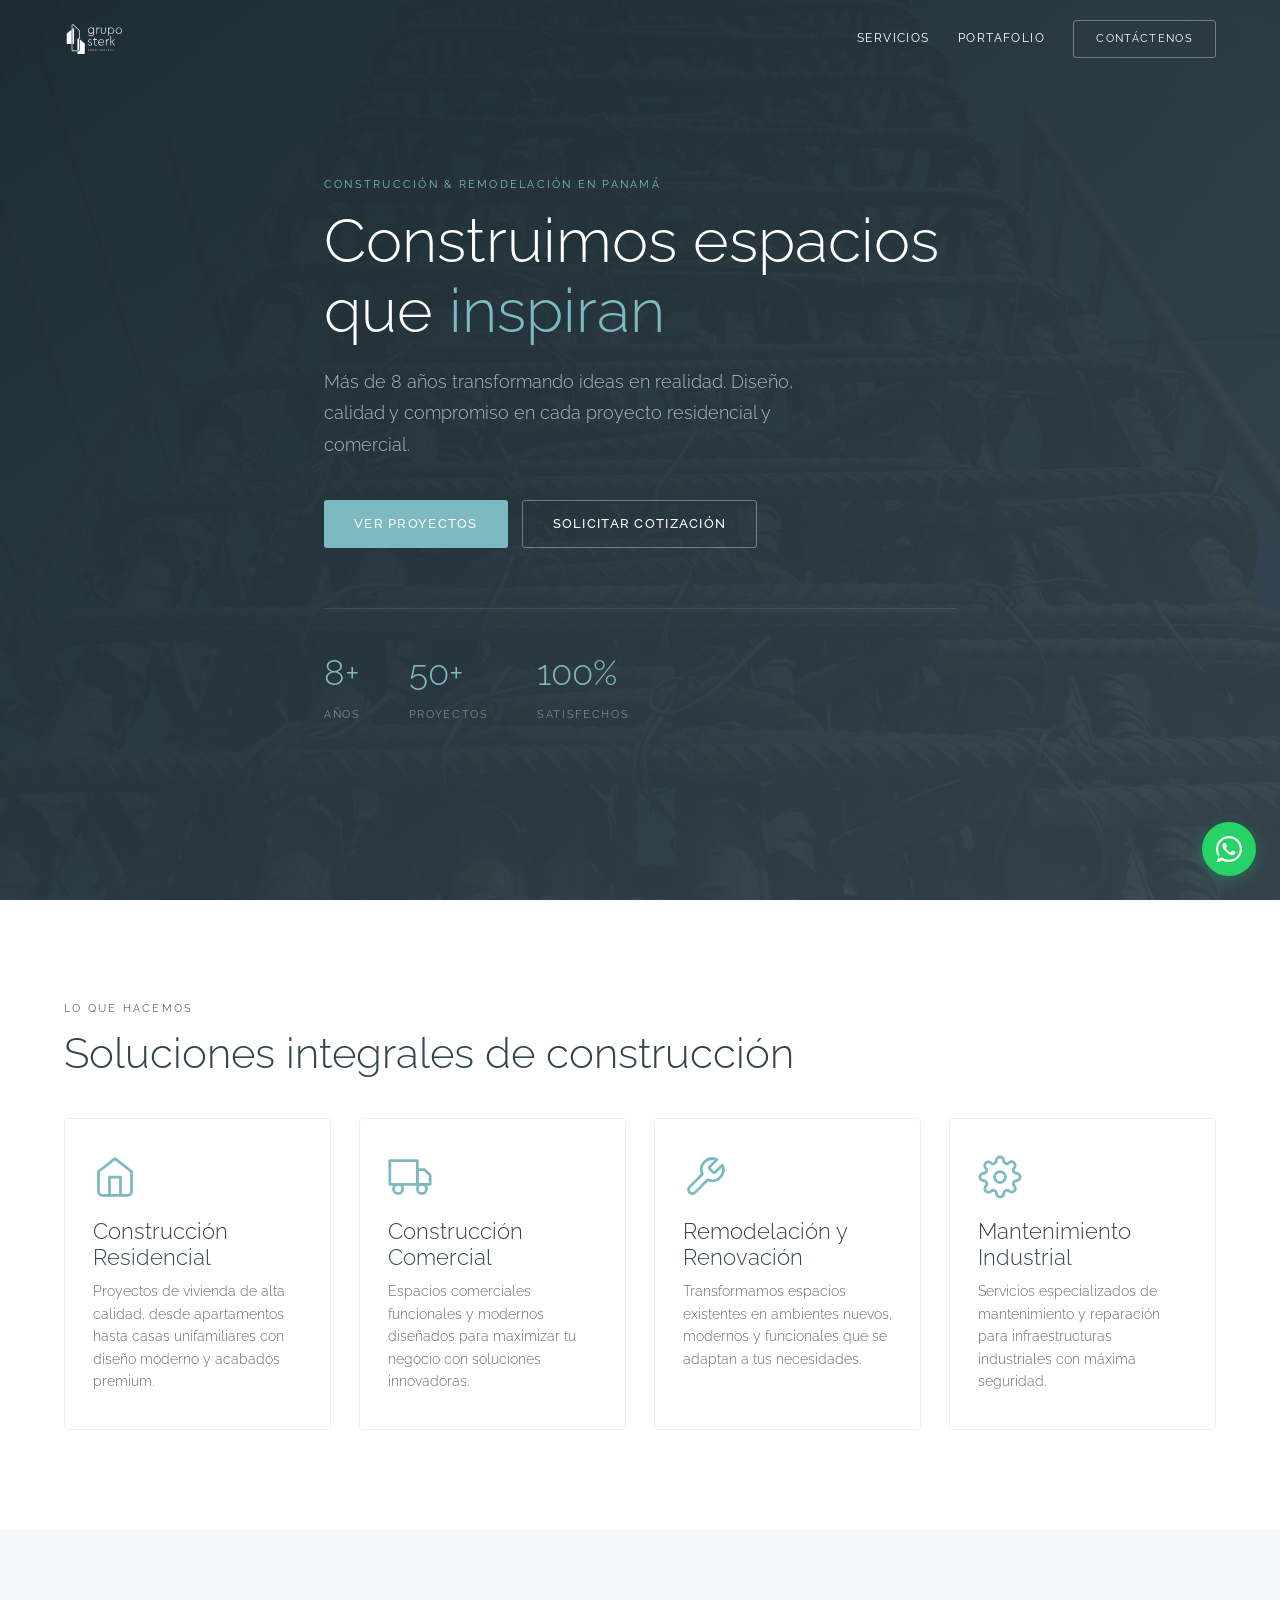
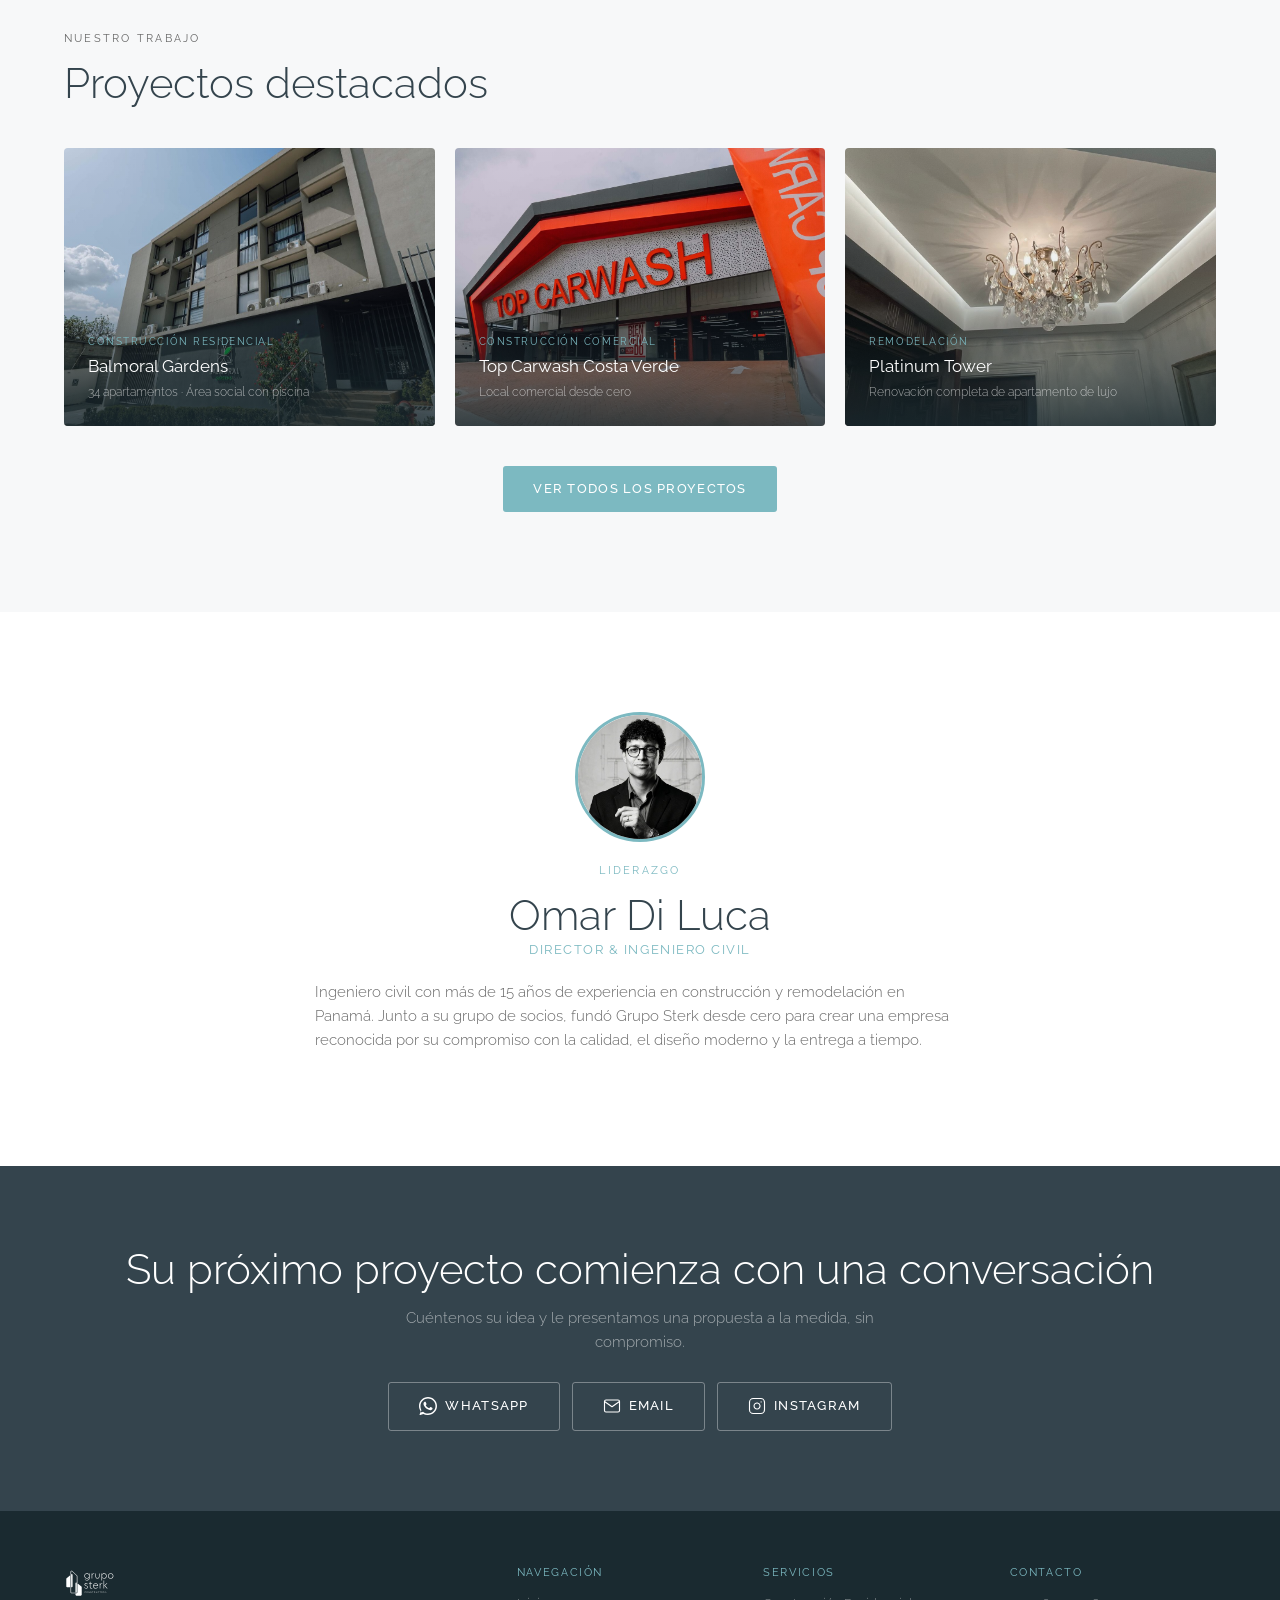
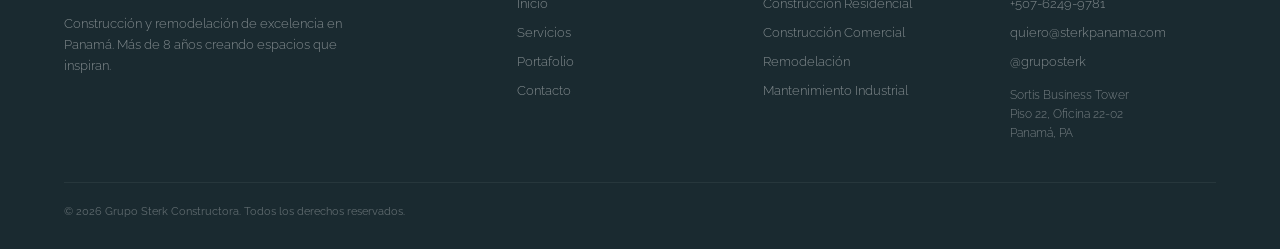
==== index.html @ 281bb974 "si" ====
<!DOCTYPE html>
<html lang="es">
<head>
  <meta charset="UTF-8">
  <meta name="viewport" content="width=device-width, initial-scale=1.0">

  <!-- SEO Meta Tags -->
  <title>Grupo Sterk | Constructora y Remodelación en Panamá</title>
  <meta name="description" content="Construcción residencial, comercial y remodelación en Panamá. 8+ años, 50+ proyectos. Cotización sin compromiso.">
  <link rel="canonical" href="https://www.sterkpanama.com/">

  <!-- Open Graph -->
  <meta property="og:title" content="Grupo Sterk | Constructora y Remodelación en Panamá">
  <meta property="og:description" content="Construcción residencial, comercial y remodelación en Panamá. 8+ años, 50+ proyectos.">
  <meta property="og:image" content="https://www.sterkpanama.com/web-assets/projects/balmoral-loft/gallery-7.jpg">
  <meta property="og:url" content="https://www.sterkpanama.com/">
  <meta property="og:type" content="website">
  <meta property="og:locale" content="es_PA">

  <!-- JSON-LD: LocalBusiness -->
  <script type="application/ld+json">
  {
    "@context": "https://schema.org",
    "@type": "LocalBusiness",
    "name": "Grupo Sterk Constructora",
    "description": "Construcción residencial, comercial y remodelación en Panamá",
    "url": "https://www.sterkpanama.com",
    "telephone": "+507-6249-9781",
    "email": "quiero@sterkpanama.com",
    "address": {
      "@type": "PostalAddress",
      "streetAddress": "Sortis Business Tower, Piso 22, Oficina 22-02",
      "addressLocality": "Panamá",
      "addressCountry": "PA"
    },
    "founder": {
      "@type": "Person",
      "name": "Omar Di Luca",
      "jobTitle": "Director & Ingeniero Civil"
    },
    "foundingDate": "2018",
    "numberOfEmployees": { "@type": "QuantitativeValue", "minValue": 10, "maxValue": 50 },
    "areaServed": { "@type": "City", "name": "Panamá" },
    "priceRange": "$$",
    "image": "https://www.sterkpanama.com/web-assets/Logo_Color.svg",
    "sameAs": ["https://www.instagram.com/gruposterk"]
  }
  </script>

  <!-- JSON-LD: Organization -->
  <script type="application/ld+json">
  {
    "@context": "https://schema.org",
    "@type": "Organization",
    "name": "Grupo Sterk Constructora",
    "url": "https://www.sterkpanama.com",
    "logo": "https://www.sterkpanama.com/web-assets/Logo_Color.svg",
    "description": "Construcción residencial, comercial y remodelación en Panamá",
    "telephone": "+507-6249-9781",
    "email": "quiero@sterkpanama.com",
    "address": {
      "@type": "PostalAddress",
      "streetAddress": "Sortis Business Tower, Piso 22, Oficina 22-02",
      "addressLocality": "Panamá",
      "addressCountry": "PA"
    },
    "sameAs": ["https://www.instagram.com/gruposterk"]
  }
  </script>

  <!-- Fonts -->
  <link rel="preconnect" href="https://fonts.googleapis.com">
  <link rel="preconnect" href="https://fonts.gstatic.com" crossorigin>
  <link href="https://fonts.googleapis.com/css2?family=Raleway:wght@300;400;500;600&display=swap" rel="stylesheet">

  <!-- Styles -->
  <link rel="stylesheet" href="/css/styles.css">

  <!-- Favicon -->
  <link rel="icon" type="image/svg+xml" href="/web-assets/Logo_Color.svg">
</head>
<body>

  <!-- ===== NAV ===== -->
  <nav class="nav" id="navbar">
    <div class="container nav__inner">
      <a href="/">
        <img src="/web-assets/Logo_Blanco.svg" alt="Grupo Sterk Constructora" class="nav__logo" id="nav-logo">
      </a>
      <div class="nav__links" id="nav-links">
        <a href="/#servicios">Servicios</a>
        <a href="/proyectos">Portafolio</a>
        <a href="/contacto" class="btn btn--white nav__cta">Contáctenos</a>
      </div>
      <button class="nav__toggle" id="mobile-toggle" aria-label="Abrir menú">
        <span></span><span></span><span></span>
      </button>
    </div>
  </nav>

  <!-- Mobile Menu -->
  <div class="mobile-menu" id="mobile-menu">
    <button class="mobile-menu__close" id="mobile-close" aria-label="Cerrar menú">
      <span></span><span></span>
    </button>
    <a href="/">Inicio</a>
    <a href="/construccion-residencial">Construcción Residencial</a>
    <a href="/construccion-comercial">Construcción Comercial</a>
    <a href="/remodelacion">Remodelación</a>
    <a href="/mantenimiento-industrial">Mantenimiento Industrial</a>
    <a href="/proyectos">Portafolio</a>
    <a href="/contacto">Contáctenos</a>
  </div>

  <main>
    <!-- ===== HERO ===== -->
    <section class="hero">
      <div class="hero__bg">
        <img src="/web-assets/projects/balmoral-loft/gallery-7.jpg" alt="Proyecto de construcción Grupo Sterk" width="1600" height="1200">
      </div>
      <div class="hero__overlay"></div>
      <div class="container hero__content">
        <span class="label label--accent sr">Construcción & Remodelación en Panamá</span>
        <h1 class="sr sr-d1">Construimos espacios que <span class="accent">inspiran</span></h1>
        <p class="hero__sub sr sr-d2">Más de 8 años transformando ideas en realidad. Diseño, calidad y compromiso en cada proyecto residencial y comercial.</p>

        <div class="hero__btns sr sr-d3">
          <a href="/proyectos" class="btn btn--primary">Ver Proyectos</a>
          <a href="https://wa.me/50762499781?text=Hola%2C%20me%20gustaría%20solicitar%20una%20cotización" class="btn btn--white" target="_blank" rel="noopener noreferrer">Solicitar Cotización</a>
        </div>

        <div class="hero__stats sr sr-d4">
          <div>
            <span class="hero__stat-num">8+</span>
            <span class="hero__stat-label">Años</span>
          </div>
          <div>
            <span class="hero__stat-num">50+</span>
            <span class="hero__stat-label">Proyectos</span>
          </div>
          <div>
            <span class="hero__stat-num">100%</span>
            <span class="hero__stat-label">Satisfechos</span>
          </div>
        </div>
      </div>
    </section>

    <!-- ===== SERVICES ===== -->
    <section class="section" id="servicios">
      <div class="container">
        <span class="label sr">Lo que hacemos</span>
        <h2 class="sr">Soluciones integrales de construcción</h2>

        <div class="services-grid">
          <a href="/construccion-residencial" class="service-card sr sr-d1">
            <div class="service-card__icon">
              <svg viewBox="0 0 24 24" fill="none" stroke="currentColor" stroke-width="1.5" stroke-linecap="round" stroke-linejoin="round"><path d="M3 9l9-7 9 7v11a2 2 0 01-2 2H5a2 2 0 01-2-2z"/><polyline points="9 22 9 12 15 12 15 22"/></svg>
            </div>
            <h3>Construcción Residencial</h3>
            <p>Proyectos de vivienda de alta calidad, desde apartamentos hasta casas unifamiliares con diseño moderno y acabados premium.</p>
          </a>

          <a href="/construccion-comercial" class="service-card sr sr-d2">
            <div class="service-card__icon">
              <svg viewBox="0 0 24 24" fill="none" stroke="currentColor" stroke-width="1.5" stroke-linecap="round" stroke-linejoin="round"><rect x="1" y="3" width="15" height="13"/><polygon points="16 8 20 8 23 11 23 16 16 16 16 8"/><circle cx="5.5" cy="18.5" r="2.5"/><circle cx="18.5" cy="18.5" r="2.5"/></svg>
            </div>
            <h3>Construcción Comercial</h3>
            <p>Espacios comerciales funcionales y modernos diseñados para maximizar tu negocio con soluciones innovadoras.</p>
          </a>

          <a href="/remodelacion" class="service-card sr sr-d3">
            <div class="service-card__icon">
              <svg viewBox="0 0 24 24" fill="none" stroke="currentColor" stroke-width="1.5" stroke-linecap="round" stroke-linejoin="round"><path d="M14.7 6.3a1 1 0 000 1.4l1.6 1.6a1 1 0 001.4 0l3.77-3.77a6 6 0 01-7.94 7.94l-6.91 6.91a2.12 2.12 0 01-3-3l6.91-6.91a6 6 0 017.94-7.94l-3.76 3.76z"/></svg>
            </div>
            <h3>Remodelación y Renovación</h3>
            <p>Transformamos espacios existentes en ambientes nuevos, modernos y funcionales que se adaptan a tus necesidades.</p>
          </a>

          <a href="/mantenimiento-industrial" class="service-card sr sr-d4">
            <div class="service-card__icon">
              <svg viewBox="0 0 24 24" fill="none" stroke="currentColor" stroke-width="1.5" stroke-linecap="round" stroke-linejoin="round"><circle cx="12" cy="12" r="3"/><path d="M19.4 15a1.65 1.65 0 00.33 1.82l.06.06a2 2 0 010 2.83 2 2 0 01-2.83 0l-.06-.06a1.65 1.65 0 00-1.82-.33 1.65 1.65 0 00-1 1.51V21a2 2 0 01-2 2 2 2 0 01-2-2v-.09A1.65 1.65 0 009 19.4a1.65 1.65 0 00-1.82.33l-.06.06a2 2 0 01-2.83 0 2 2 0 010-2.83l.06-.06A1.65 1.65 0 004.68 15a1.65 1.65 0 00-1.51-1H3a2 2 0 01-2-2 2 2 0 012-2h.09A1.65 1.65 0 004.6 9a1.65 1.65 0 00-.33-1.82l-.06-.06a2 2 0 010-2.83 2 2 0 012.83 0l.06.06A1.65 1.65 0 009 4.68a1.65 1.65 0 001-1.51V3a2 2 0 012-2 2 2 0 012 2v.09a1.65 1.65 0 001 1.51 1.65 1.65 0 001.82-.33l.06-.06a2 2 0 012.83 0 2 2 0 010 2.83l-.06.06A1.65 1.65 0 0019.4 9a1.65 1.65 0 001.51 1H21a2 2 0 012 2 2 2 0 01-2 2h-.09a1.65 1.65 0 00-1.51 1z"/></svg>
            </div>
            <h3>Mantenimiento Industrial</h3>
            <p>Servicios especializados de mantenimiento y reparación para infraestructuras industriales con máxima seguridad.</p>
          </a>
        </div>
      </div>
    </section>

    <!-- ===== FEATURED PROJECTS ===== -->
    <section class="section" style="background:var(--off-white)">
      <div class="container">
        <span class="label sr">Nuestro trabajo</span>
        <h2 class="sr">Proyectos destacados</h2>

        <div class="portfolio-grid" style="margin-top:40px">
          <div class="card sr sr-d1">
            <img src="/web-assets/projects/balmoral-gardens/cover.jpg" alt="Balmoral Gardens — Construcción residencial en Panamá" loading="lazy" width="800" height="600">
            <div class="card__overlay">
              <span class="card__cat">Construcción Residencial</span>
              <span class="card__title">Balmoral Gardens</span>
              <span class="card__desc">34 apartamentos · Área social con piscina</span>
            </div>
          </div>

          <div class="card sr sr-d2">
            <img src="/web-assets/projects/top-carwash/cover.jpg" alt="Top Carwash — Construcción comercial en Panamá" loading="lazy" width="800" height="600">
            <div class="card__overlay">
              <span class="card__cat">Construcción Comercial</span>
              <span class="card__title">Top Carwash Costa Verde</span>
              <span class="card__desc">Local comercial desde cero</span>
            </div>
          </div>

          <div class="card sr sr-d3">
            <img src="/web-assets/projects/platinum-tower/cover.jpg" alt="Platinum Tower — Remodelación de apartamento en Panamá" loading="lazy" width="800" height="600">
            <div class="card__overlay">
              <span class="card__cat">Remodelación</span>
              <span class="card__title">Platinum Tower</span>
              <span class="card__desc">Renovación completa de apartamento de lujo</span>
            </div>
          </div>
        </div>

        <div style="text-align:center;margin-top:40px" class="sr">
          <a href="/proyectos" class="btn btn--primary">Ver todos los proyectos</a>
        </div>
      </div>
    </section>

    <!-- ===== ABOUT / LEADERSHIP ===== -->
    <section class="section">
      <div class="container">
        <div class="about-layout sr">
          <div class="about__avatar">
            <img src="/web-assets/omar-diluca.jpg" alt="Omar Di Luca — Director Grupo Sterk" width="260" height="260">
          </div>
          <span class="label label--accent">Liderazgo</span>
          <h2>Omar Di Luca</h2>
          <span class="about__role">Director & Ingeniero Civil</span>
          <p>Ingeniero civil con más de 15 años de experiencia en construcción y remodelación en Panamá. Junto a su grupo de socios, fundó Grupo Sterk desde cero para crear una empresa reconocida por su compromiso con la calidad, el diseño moderno y la entrega a tiempo.</p>
        </div>
      </div>
    </section>

    <!-- ===== CTA ===== -->
    <section class="cta">
      <div class="container sr">
        <h2>Su próximo proyecto comienza con una conversación</h2>
        <p>Cuéntenos su idea y le presentamos una propuesta a la medida, sin compromiso.</p>
        <div class="cta__btns">
          <a href="https://wa.me/50762499781?text=Hola%2C%20me%20gustaría%20hablar%20sobre%20mi%20proyecto" class="btn btn--white" target="_blank" rel="noopener noreferrer">
            <svg width="18" height="18" viewBox="0 0 24 24" fill="currentColor"><path d="M17.472 14.382c-.297-.149-1.758-.867-2.03-.967-.273-.099-.471-.148-.67.15-.197.297-.767.966-.94 1.164-.173.199-.347.223-.644.075-.297-.15-1.255-.463-2.39-1.475-.883-.788-1.48-1.761-1.653-2.059-.173-.297-.018-.458.13-.606.134-.133.298-.347.446-.52.149-.174.198-.298.298-.497.099-.198.05-.371-.025-.52-.075-.149-.669-1.612-.916-2.207-.242-.579-.487-.5-.669-.51-.173-.008-.371-.01-.57-.01-.198 0-.52.074-.792.372-.272.297-1.04 1.016-1.04 2.479 0 1.462 1.065 2.875 1.213 3.074.149.198 2.096 3.2 5.077 4.487.709.306 1.262.489 1.694.625.712.227 1.36.195 1.871.118.571-.085 1.758-.719 2.006-1.413.248-.694.248-1.289.173-1.413-.074-.124-.272-.198-.57-.347z"/><path d="M12 0C5.373 0 0 5.373 0 12c0 2.625.846 5.059 2.284 7.034L.789 23.492a.5.5 0 00.611.611l4.458-1.495A11.952 11.952 0 0012 24c6.627 0 12-5.373 12-12S18.627 0 12 0zm0 22c-2.313 0-4.445-.777-6.153-2.086l-.43-.335-3.29 1.102 1.102-3.29-.335-.43A9.96 9.96 0 012 12C2 6.486 6.486 2 12 2s10 4.486 10 10-4.486 10-10 10z"/></svg>
            WhatsApp
          </a>
          <a href="mailto:quiero@sterkpanama.com" class="btn btn--white">
            <svg width="18" height="18" viewBox="0 0 24 24" fill="none" stroke="currentColor" stroke-width="1.5" stroke-linecap="round" stroke-linejoin="round"><path d="M4 4h16c1.1 0 2 .9 2 2v12c0 1.1-.9 2-2 2H4c-1.1 0-2-.9-2-2V6c0-1.1.9-2 2-2z"/><polyline points="22,6 12,13 2,6"/></svg>
            Email
          </a>
          <a href="https://www.instagram.com/gruposterk" class="btn btn--white" target="_blank" rel="noopener noreferrer">
            <svg width="18" height="18" viewBox="0 0 24 24" fill="none" stroke="currentColor" stroke-width="1.5" stroke-linecap="round" stroke-linejoin="round"><rect x="2" y="2" width="20" height="20" rx="5" ry="5"/><path d="M16 11.37A4 4 0 1112.63 8 4 4 0 0116 11.37z"/><line x1="17.5" y1="6.5" x2="17.51" y2="6.5"/></svg>
            Instagram
          </a>
        </div>
      </div>
    </section>
  </main>

  <!-- ===== FOOTER ===== -->
  <footer class="footer">
    <div class="container">
      <div class="footer__grid">
        <div>
          <img src="/web-assets/Logo_Blanco.svg" alt="Grupo Sterk Constructora" class="footer__logo">
          <p class="footer__desc">Construcción y remodelación de excelencia en Panamá. Más de 8 años creando espacios que inspiran.</p>
        </div>
        <div>
          <h4>Navegación</h4>
          <div class="footer__links">
            <a href="/">Inicio</a>
            <a href="/#servicios">Servicios</a>
            <a href="/proyectos">Portafolio</a>
            <a href="/contacto">Contacto</a>
          </div>
        </div>
        <div>
          <h4>Servicios</h4>
          <div class="footer__links">
            <a href="/construccion-residencial">Construcción Residencial</a>
            <a href="/construccion-comercial">Construcción Comercial</a>
            <a href="/remodelacion">Remodelación</a>
            <a href="/mantenimiento-industrial">Mantenimiento Industrial</a>
          </div>
        </div>
        <div>
          <h4>Contacto</h4>
          <div class="footer__links">
            <a href="tel:+50762499781">+507-6249-9781</a>
            <a href="mailto:quiero@sterkpanama.com">quiero@sterkpanama.com</a>
            <a href="https://www.instagram.com/gruposterk" target="_blank" rel="noopener noreferrer">@gruposterk</a>
          </div>
          <p style="font-size:.78rem;color:rgba(255,255,255,.4);margin-top:14px;font-weight:300;line-height:1.5">Sortis Business Tower<br>Piso 22, Oficina 22-02<br>Panamá, PA</p>
        </div>
      </div>
      <div class="footer__bottom">
        <p>&copy; 2026 Grupo Sterk Constructora. Todos los derechos reservados.</p>
      </div>
    </div>
  </footer>

  <!-- WhatsApp FAB -->
  <a href="https://wa.me/50762499781?text=Hola%2C%20me%20gustaría%20información%20sobre%20sus%20servicios" class="wa-fab" aria-label="Contactar por WhatsApp" target="_blank" rel="noopener noreferrer">
    <svg viewBox="0 0 24 24" fill="currentColor"><path d="M17.472 14.382c-.297-.149-1.758-.867-2.03-.967-.273-.099-.471-.148-.67.15-.197.297-.767.966-.94 1.164-.173.199-.347.223-.644.075-.297-.15-1.255-.463-2.39-1.475-.883-.788-1.48-1.761-1.653-2.059-.173-.297-.018-.458.13-.606.134-.133.298-.347.446-.52.149-.174.198-.298.298-.497.099-.198.05-.371-.025-.52-.075-.149-.669-1.612-.916-2.207-.242-.579-.487-.5-.669-.51-.173-.008-.371-.01-.57-.01-.198 0-.52.074-.792.372-.272.297-1.04 1.016-1.04 2.479 0 1.462 1.065 2.875 1.213 3.074.149.198 2.096 3.2 5.077 4.487.709.306 1.262.489 1.694.625.712.227 1.36.195 1.871.118.571-.085 1.758-.719 2.006-1.413.248-.694.248-1.289.173-1.413-.074-.124-.272-.198-.57-.347z"/><path d="M12 0C5.373 0 0 5.373 0 12c0 2.625.846 5.059 2.284 7.034L.789 23.492a.5.5 0 00.611.611l4.458-1.495A11.952 11.952 0 0012 24c6.627 0 12-5.373 12-12S18.627 0 12 0zm0 22c-2.313 0-4.445-.777-6.153-2.086l-.43-.335-3.29 1.102 1.102-3.29-.335-.43A9.96 9.96 0 012 12C2 6.486 6.486 2 12 2s10 4.486 10 10-4.486 10-10 10z"/></svg>
  </a>

  <!-- JS -->
  <script src="/js/shared.js"></script>
</body>
</html>
---- css/styles.css ----
/* ============================================================
   GRUPO STERK CONSTRUCTORA — Design System
   Brand: #34444D (Petróleo) · #7CB9C1 (Turquesa) · #686868
   Typography: Raleway 300/400/500
   ============================================================ */

*,*::before,*::after{box-sizing:border-box;margin:0;padding:0}

:root{
  --primary:#34444D;
  --accent:#7CB9C1;
  --accent-dark:#5fa3ac;
  --secondary:#686868;
  --white:#FFFFFF;
  --off-white:#F7F8F9;
  --light-gray:#EDEFF1;
  --dark:#1a2a30;
  --font:'Raleway',sans-serif;
  --ease:cubic-bezier(.23,1,.32,1);
  --ease-in:cubic-bezier(.77,0,.175,1);
}

html{scroll-behavior:smooth;-webkit-font-smoothing:antialiased;-moz-osx-font-smoothing:grayscale}
body{font-family:var(--font);color:var(--primary);background:var(--white);overflow-x:hidden;line-height:1.6}
img{max-width:100%;height:auto;display:block}
a{text-decoration:none;color:inherit;transition:color .2s ease,opacity .2s ease}
button{font-family:var(--font);cursor:pointer;border:none;background:none}
ul,ol{list-style:none}

/* ===== LAYOUT ===== */
.container{max-width:1200px;margin:0 auto;padding:0 24px}
.section{padding:100px 0}
@media(max-width:768px){.section{padding:64px 0}}

/* ===== TYPOGRAPHY ===== */
.label{
  display:block;font-size:.7rem;font-weight:400;
  letter-spacing:.2em;text-transform:uppercase;
  color:var(--secondary);margin-bottom:12px;
}
.label--accent{color:var(--accent)}
h1,h2,h3,h4{font-weight:300;line-height:1.15}
h1{font-size:clamp(2.4rem,5vw,3.8rem)}
h2{font-size:clamp(1.8rem,3.5vw,2.6rem)}
h3{font-size:clamp(1.1rem,2vw,1.4rem)}
.accent{color:var(--accent)}
.text-light{color:var(--secondary);font-weight:300;font-size:.95rem;line-height:1.7}

/* ===== SCROLL REVEAL ===== */
.sr{opacity:0;transform:translateY(28px);transition:opacity .65s var(--ease),transform .65s var(--ease)}
.sr.visible{opacity:1;transform:none}
.sr-d1{transition-delay:80ms}
.sr-d2{transition-delay:160ms}
.sr-d3{transition-delay:240ms}
.sr-d4{transition-delay:320ms}

/* ===== BUTTONS ===== */
.btn{
  display:inline-flex;align-items:center;gap:8px;
  padding:13px 30px;border-radius:3px;
  font-size:.8rem;font-weight:500;letter-spacing:.1em;text-transform:uppercase;
  transition:all .2s var(--ease);
}
.btn:active{transform:scale(.97)}
.btn--primary{background:var(--accent);color:var(--white)}
.btn--primary:hover{background:var(--accent-dark);box-shadow:0 8px 28px rgba(124,185,193,.35)}
.btn--outline{border:1.5px solid var(--primary);color:var(--primary)}
.btn--outline:hover{background:var(--primary);color:var(--white)}
.btn--white{border:1.5px solid rgba(255,255,255,.35);color:var(--white)}
.btn--white:hover{background:rgba(255,255,255,.12);border-color:var(--white)}
.btn--ghost{color:var(--accent);padding:13px 0}
.btn--ghost:hover{opacity:.7}
.btn--ghost svg{transition:transform .2s ease}
.btn--ghost:hover svg{transform:translateX(4px)}

/* ===== NAV ===== */
.nav{
  position:fixed;top:0;left:0;right:0;z-index:100;
  padding:20px 0;transition:all .3s ease;
}
.nav--solid,
.nav.scrolled{
  background:rgba(255,255,255,.97);backdrop-filter:blur(12px);
  padding:12px 0;box-shadow:0 1px 0 rgba(0,0,0,.06);
}
.nav__inner{display:flex;align-items:center;justify-content:space-between}
.nav__logo{height:38px;width:auto;transition:opacity .2s ease}
.nav__logo:hover{opacity:.8}
.nav__links{display:flex;gap:28px;align-items:center}
.nav__links a{
  font-size:.75rem;font-weight:400;letter-spacing:.12em;text-transform:uppercase;
  color:var(--white);transition:color .2s ease,opacity .2s ease;
}
.nav__links a:hover{opacity:.7}
.nav__links a.is-active{color:var(--accent)!important}
.nav--solid .nav__links a,
.nav.scrolled .nav__links a{color:var(--primary)}
.nav__cta{padding:9px 22px!important;font-size:.7rem!important;border-radius:3px}
.nav__toggle{
  display:none;width:28px;height:28px;
  flex-direction:column;justify-content:center;gap:5px;padding:2px;
}
.nav__toggle span{display:block;height:1.5px;background:var(--white);border-radius:1px;transition:all .2s ease}
.nav--solid .nav__toggle span,
.nav.scrolled .nav__toggle span{background:var(--primary)}
@media(max-width:900px){
  .nav__links{display:none}
  .nav__toggle{display:flex}
}

/* Mobile overlay */
.mobile-menu{
  position:fixed;inset:0;z-index:99;background:var(--primary);
  display:flex;flex-direction:column;justify-content:center;align-items:center;gap:24px;
  opacity:0;pointer-events:none;transition:opacity .3s ease;
}
.mobile-menu.open{opacity:1;pointer-events:auto}
.mobile-menu a{
  font-size:1.1rem;font-weight:300;letter-spacing:.15em;
  text-transform:uppercase;color:var(--white);
}
.mobile-menu a:hover{color:var(--accent)}
.mobile-menu__close{
  position:absolute;top:24px;right:24px;
  width:32px;height:32px;display:flex;align-items:center;justify-content:center;
}
.mobile-menu__close span{
  display:block;width:20px;height:1.5px;background:var(--white);position:absolute;
}
.mobile-menu__close span:first-child{transform:rotate(45deg)}
.mobile-menu__close span:last-child{transform:rotate(-45deg)}

/* ===== HERO (home) ===== */
.hero{
  position:relative;min-height:100vh;display:flex;align-items:center;
  background:var(--primary);overflow:hidden;
}
.hero__bg{position:absolute;inset:0;opacity:.18}
.hero__bg img{width:100%;height:100%;object-fit:cover}
.hero__overlay{position:absolute;inset:0;background:linear-gradient(145deg,rgba(26,42,48,.94),rgba(52,68,77,.72))}
.hero__content{position:relative;z-index:2;max-width:680px}
.hero h1{color:var(--white);margin-bottom:20px}
.hero__sub{color:rgba(255,255,255,.65);font-size:clamp(1rem,1.6vw,1.15rem);font-weight:300;margin-bottom:40px;max-width:520px;line-height:1.7}
.hero__btns{display:flex;gap:14px;flex-wrap:wrap}
.hero__stats{display:flex;gap:48px;margin-top:60px;padding-top:36px;border-top:1px solid rgba(255,255,255,.1)}
.hero__stat-num{font-size:2.2rem;font-weight:300;color:var(--accent);display:block}
.hero__stat-label{font-size:.7rem;letter-spacing:.15em;text-transform:uppercase;color:rgba(255,255,255,.4);margin-top:4px;display:block}
@media(max-width:600px){.hero__stats{gap:24px}.hero__stat-num{font-size:1.6rem}}

/* ===== PAGE HERO (inner) ===== */
.page-hero{
  position:relative;padding:160px 0 72px;
  background:var(--primary);overflow:hidden;
}
.page-hero__bg{position:absolute;inset:0;opacity:.15}
.page-hero__bg img{width:100%;height:100%;object-fit:cover}
.page-hero__overlay{position:absolute;inset:0;background:linear-gradient(145deg,rgba(26,42,48,.94),rgba(52,68,77,.78))}
.page-hero__content{position:relative;z-index:2;max-width:620px}
.page-hero h1{color:var(--white);margin-bottom:14px}
.page-hero__sub{color:rgba(255,255,255,.6);font-size:1rem;font-weight:300;max-width:500px;line-height:1.7}

/* ===== BREADCRUMB ===== */
.breadcrumb{padding-top:8px}
.breadcrumb ol{display:flex;gap:8px;align-items:center;font-size:.75rem}
.breadcrumb a{color:rgba(255,255,255,.5)}
.breadcrumb a:hover{color:var(--accent)}
.breadcrumb__sep{color:rgba(255,255,255,.25)}
.breadcrumb__current{color:rgba(255,255,255,.8)}

/* ===== SERVICES GRID ===== */
.services-grid{display:grid;grid-template-columns:repeat(auto-fit,minmax(260px,1fr));gap:28px;margin-top:40px}
.service-card{
  padding:36px 28px;border:1px solid var(--light-gray);border-radius:4px;
  transition:transform .25s var(--ease),box-shadow .25s ease,border-color .25s ease;
  display:block;
}
.service-card:hover{transform:translateY(-4px);box-shadow:0 16px 48px rgba(52,68,77,.08);border-color:var(--accent)}
.service-card__icon{width:44px;height:44px;margin-bottom:20px;color:var(--accent)}
.service-card h3{margin-bottom:10px}
.service-card p{color:var(--secondary);font-size:.88rem;font-weight:300;line-height:1.6}

/* ===== SERVICE PAGE LAYOUT ===== */
.service-layout{display:grid;grid-template-columns:1fr 320px;gap:56px}
@media(max-width:900px){.service-layout{grid-template-columns:1fr;gap:32px}}
.service-content h2{margin:40px 0 14px}
.service-content h2:first-child{margin-top:0}
.service-content p{color:var(--secondary);font-size:.93rem;font-weight:300;line-height:1.8;margin-bottom:14px}
.service-content ul{margin:0 0 16px 20px;list-style:disc}
.service-content li{color:var(--secondary);font-size:.93rem;font-weight:300;line-height:1.8;margin-bottom:6px}
.sidebar{position:sticky;top:110px}
.sidebar__card{background:var(--off-white);border-radius:4px;padding:28px;margin-bottom:20px}
.sidebar__card h4{font-size:.7rem;font-weight:400;letter-spacing:.15em;text-transform:uppercase;color:var(--accent);margin-bottom:14px}
.sidebar__card a{display:block;color:var(--secondary);font-size:.88rem;font-weight:300;padding:6px 0;transition:color .2s ease}
.sidebar__card a:hover{color:var(--accent)}

/* ===== PORTFOLIO ===== */
.tabs{display:flex;gap:8px;flex-wrap:wrap;margin-bottom:36px}
.tab{
  padding:9px 22px;border-radius:3px;font-size:.75rem;letter-spacing:.1em;text-transform:uppercase;
  border:1px solid var(--light-gray);color:var(--secondary);transition:all .2s ease;
}
.tab.active,.tab:hover{background:var(--primary);color:var(--white);border-color:var(--primary)}
.portfolio-grid{display:grid;grid-template-columns:repeat(auto-fill,minmax(340px,1fr));gap:20px}
@media(max-width:768px){.portfolio-grid{grid-template-columns:1fr}}

/* Project cards */
.card{
  position:relative;border-radius:4px;overflow:hidden;cursor:pointer;
  aspect-ratio:4/3;background:var(--light-gray);
  transition:transform .3s var(--ease),box-shadow .3s ease;
}
.card:hover{transform:translateY(-3px);box-shadow:0 16px 40px rgba(52,68,77,.14)}
.card img{width:100%;height:100%;object-fit:cover;transition:transform .6s var(--ease)}
.card:hover img{transform:scale(1.03)}
.card__overlay{
  position:absolute;inset:0;
  background:linear-gradient(0deg,rgba(26,42,48,.82) 0%,rgba(26,42,48,.08) 50%,transparent 100%);
  display:flex;flex-direction:column;justify-content:flex-end;padding:24px;
  transition:background .3s ease;
}
.card:hover .card__overlay{background:linear-gradient(0deg,rgba(26,42,48,.9) 0%,rgba(26,42,48,.25) 60%,rgba(26,42,48,.08) 100%)}
.card__cat{font-size:.65rem;letter-spacing:.15em;text-transform:uppercase;color:var(--accent)}
.card__title{color:var(--white);font-size:1.05rem;font-weight:400;margin-top:4px}
.card__desc{font-size:.72rem;color:rgba(255,255,255,.6);font-weight:300;margin-top:3px}
.card__cta{
  opacity:0;transform:translateY(6px);margin-top:10px;
  font-size:.7rem;letter-spacing:.1em;text-transform:uppercase;
  color:var(--white);display:inline-flex;align-items:center;gap:5px;
  transition:opacity .3s ease,transform .3s var(--ease);
}
.card:hover .card__cta{opacity:1;transform:none}

/* ===== LIGHTBOX ===== */
.lightbox{
  position:fixed;inset:0;z-index:200;
  background:rgba(26,42,48,.96);backdrop-filter:blur(8px);
  display:flex;align-items:center;justify-content:center;
  opacity:0;pointer-events:none;transition:opacity .3s ease;
}
.lightbox.open{opacity:1;pointer-events:auto}
.lightbox__inner{width:90%;max-width:1000px;max-height:90vh;display:flex;flex-direction:column;align-items:center}
.lightbox__main{width:100%;aspect-ratio:16/10;background:var(--dark);border-radius:4px;overflow:hidden;position:relative}
.lightbox__main img{width:100%;height:100%;object-fit:contain}
.lightbox__info{width:100%;padding:16px 0;display:flex;justify-content:space-between;align-items:center}
.lightbox__title{color:var(--white);font-size:1.1rem;font-weight:300}
.lightbox__counter{color:rgba(255,255,255,.4);font-size:.75rem;letter-spacing:.1em}
.lightbox__thumbs{display:flex;gap:6px;margin-top:6px;overflow-x:auto;padding-bottom:8px}
.lightbox__thumb{
  width:64px;height:46px;border-radius:3px;overflow:hidden;cursor:pointer;
  border:2px solid transparent;opacity:.4;flex-shrink:0;transition:all .2s ease;
}
.lightbox__thumb.active{opacity:1;border-color:var(--accent)}
.lightbox__thumb:hover{opacity:.7}
.lightbox__thumb img{width:100%;height:100%;object-fit:cover}
.lightbox__close{
  position:absolute;top:16px;right:16px;z-index:201;
  width:40px;height:40px;display:flex;align-items:center;justify-content:center;
  border-radius:50%;background:rgba(255,255,255,.08);transition:background .2s ease;
}
.lightbox__close:hover{background:rgba(255,255,255,.18)}
.lightbox__close svg{width:18px;height:18px;color:var(--white)}
.lightbox__nav{
  position:absolute;top:50%;transform:translateY(-50%);z-index:201;
  width:42px;height:42px;display:flex;align-items:center;justify-content:center;
  border-radius:50%;background:rgba(255,255,255,.08);transition:background .2s ease;
}
.lightbox__nav:hover{background:rgba(255,255,255,.18)}
.lightbox__nav svg{width:18px;height:18px;color:var(--white)}
.lightbox__prev{left:16px}
.lightbox__next{right:16px}

/* ===== FAQ ===== */
.faq{margin-top:32px}
.faq__item{border-bottom:1px solid var(--light-gray);padding:18px 0}
.faq__q{
  font-size:.95rem;font-weight:400;color:var(--primary);cursor:pointer;
  display:flex;justify-content:space-between;align-items:center;gap:16px;
}
.faq__q::after{content:'+';font-size:1.3rem;font-weight:300;color:var(--accent);transition:transform .2s ease}
.faq__item.open .faq__q::after{transform:rotate(45deg)}
.faq__a{max-height:0;overflow:hidden;transition:max-height .3s ease}
.faq__item.open .faq__a{max-height:400px;padding-top:10px}
.faq__a p{color:var(--secondary);font-size:.88rem;font-weight:300;line-height:1.7}

/* ===== ABOUT (home) ===== */
.about-layout{display:flex;flex-direction:column;align-items:center;max-width:650px;margin:0 auto;text-align:center}
.about__avatar{
  width:130px;height:130px;border-radius:50%;overflow:hidden;
  border:3px solid var(--accent);margin-bottom:20px;
}
.about__avatar img{width:100%;height:100%;object-fit:cover;object-position:center top}
.about__role{color:var(--accent);font-size:.8rem;letter-spacing:.12em;text-transform:uppercase;margin-bottom:20px}
.about-layout p{color:var(--secondary);font-size:.93rem;font-weight:300;margin-bottom:14px;text-align:left}

/* ===== CONTACT ===== */
.contact-grid{display:grid;grid-template-columns:1fr 1fr;gap:48px}
@media(max-width:768px){.contact-grid{grid-template-columns:1fr}}
.contact-item{display:flex;gap:14px;margin-bottom:28px}
.contact-item__icon{width:36px;height:36px;flex-shrink:0;color:var(--accent)}
.contact-item h3{font-size:.9rem;font-weight:400;margin-bottom:2px}
.contact-item p,.contact-item a{color:var(--secondary);font-size:.88rem;font-weight:300}
.contact-item a:hover{color:var(--accent)}
.form label{display:block;font-size:.7rem;letter-spacing:.1em;text-transform:uppercase;color:var(--secondary);margin-bottom:5px}
.form input,.form textarea,.form select{
  width:100%;padding:11px 14px;border:1px solid var(--light-gray);border-radius:3px;
  font-family:var(--font);font-size:.88rem;color:var(--primary);
  transition:border-color .2s ease;margin-bottom:18px;
}
.form input:focus,.form textarea:focus,.form select:focus{outline:none;border-color:var(--accent)}
.form textarea{min-height:110px;resize:vertical}

/* ===== CTA SECTION ===== */
.cta{background:var(--primary);text-align:center;padding:80px 0}
.cta h2{color:var(--white);margin-bottom:12px}
.cta p{color:rgba(255,255,255,.55);font-weight:300;max-width:480px;margin:0 auto 28px;font-size:.95rem}
.cta__btns{display:flex;gap:12px;justify-content:center;flex-wrap:wrap}

/* ===== FOOTER ===== */
.footer{background:var(--dark);color:var(--white);padding:56px 0 28px}
.footer__grid{display:grid;grid-template-columns:2fr 1fr 1fr 1fr;gap:40px;margin-bottom:40px}
@media(max-width:900px){.footer__grid{grid-template-columns:1fr 1fr;gap:28px}}
@media(max-width:600px){.footer__grid{grid-template-columns:1fr}}
.footer__logo{height:32px;width:auto;margin-bottom:14px}
.footer__desc{font-size:.82rem;font-weight:300;color:rgba(255,255,255,.45);max-width:280px}
.footer h4{font-size:.68rem;font-weight:400;letter-spacing:.15em;text-transform:uppercase;color:var(--accent);margin-bottom:14px}
.footer__links{display:flex;flex-direction:column;gap:8px}
.footer__links a{font-size:.82rem;font-weight:300;color:rgba(255,255,255,.45);transition:color .2s ease}
.footer__links a:hover{color:var(--white)}
.footer__bottom{
  border-top:1px solid rgba(255,255,255,.06);padding-top:20px;
  display:flex;justify-content:space-between;align-items:center;flex-wrap:wrap;gap:12px;
}
.footer__bottom p{font-size:.7rem;color:rgba(255,255,255,.3)}

/* ===== WHATSAPP FAB ===== */
.wa-fab{
  position:fixed;bottom:24px;right:24px;z-index:90;
  width:54px;height:54px;border-radius:50%;
  background:#25D366;color:white;
  display:flex;align-items:center;justify-content:center;
  box-shadow:0 4px 16px rgba(37,211,102,.3);
  transition:transform .16s var(--ease),box-shadow .2s ease;
}
.wa-fab:hover{transform:scale(1.08);box-shadow:0 8px 24px rgba(37,211,102,.4)}
.wa-fab:active{transform:scale(.97)}
.wa-fab svg{width:26px;height:26px}

/* ===== REDUCED MOTION ===== */
@media(prefers-reduced-motion:reduce){
  .sr{opacity:1;transform:none;transition:none}
  .card img{transition:none}
  .btn,.service-card,.card{transition:none}
}
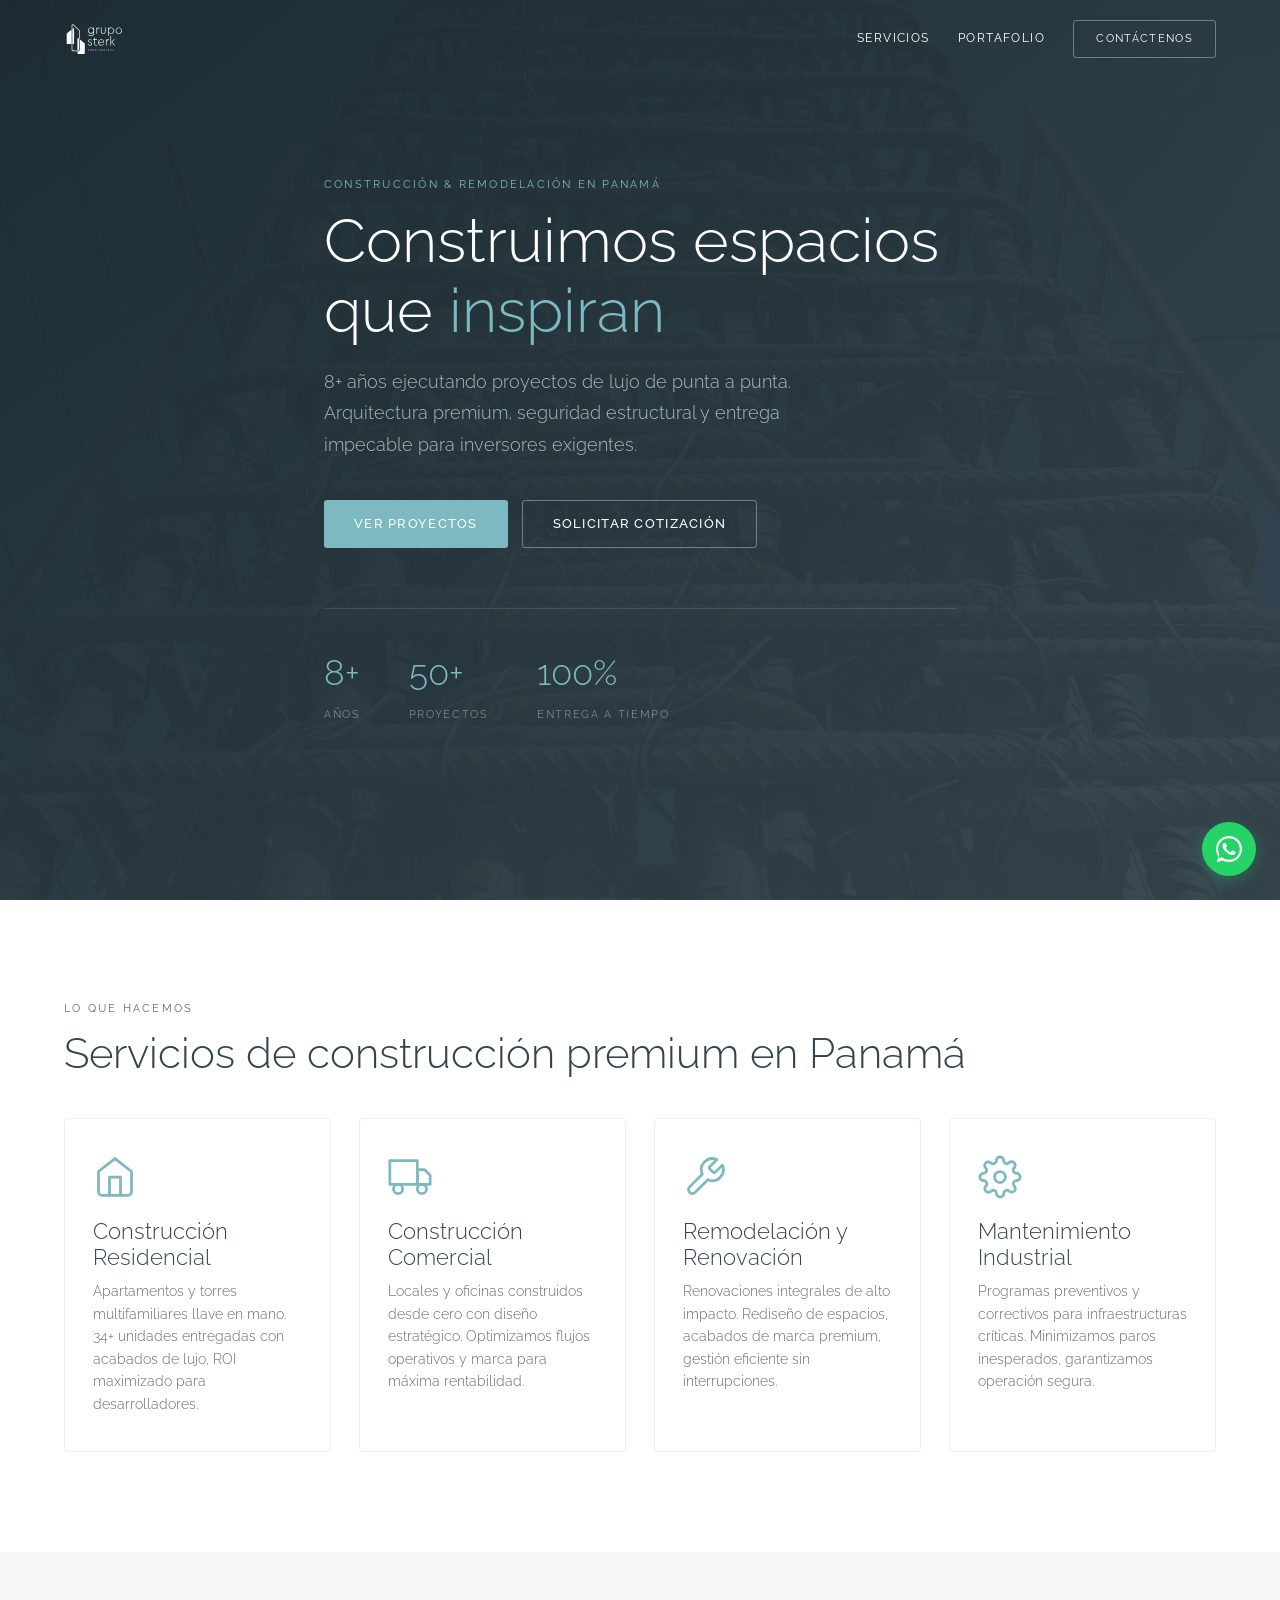
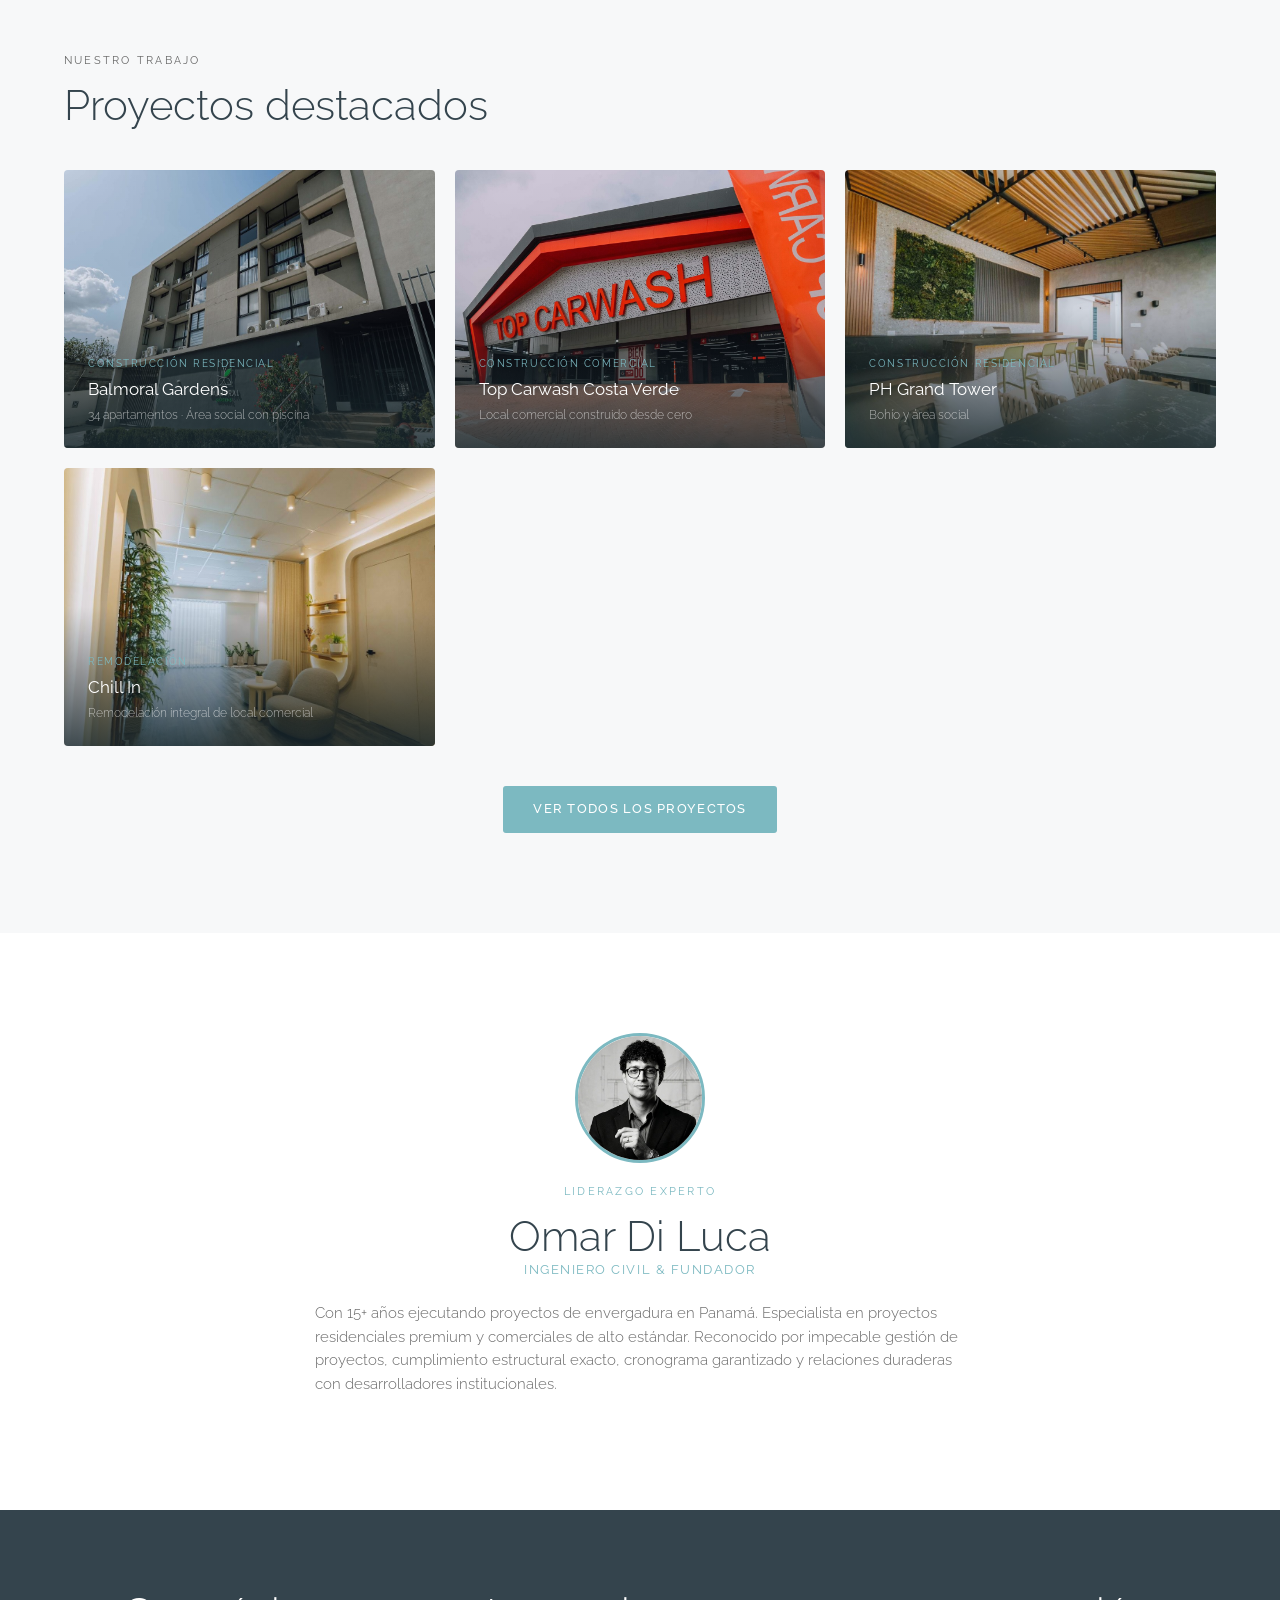
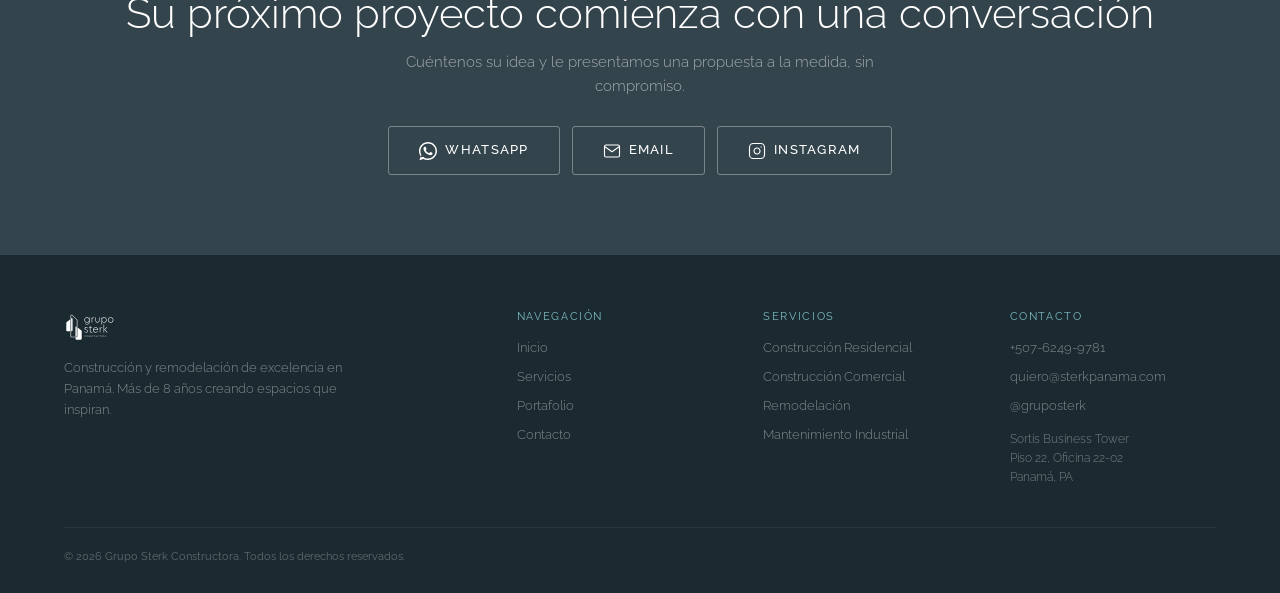
==== commit dfd7ecd4: "." ====
--- a/index.html
+++ b/index.html
@@ -122,7 +122,7 @@
       <div class="container hero__content">
         <span class="label label--accent sr">Construcción & Remodelación en Panamá</span>
         <h1 class="sr sr-d1">Construimos espacios que <span class="accent">inspiran</span></h1>
-        <p class="hero__sub sr sr-d2">Más de 8 años transformando ideas en realidad. Diseño, calidad y compromiso en cada proyecto residencial y comercial.</p>
+        <p class="hero__sub sr sr-d2">8+ años ejecutando proyectos de lujo de punta a punta. Arquitectura premium, seguridad estructural y entrega impecable para inversores exigentes.</p>
 
         <div class="hero__btns sr sr-d3">
           <a href="/proyectos" class="btn btn--primary">Ver Proyectos</a>
@@ -140,7 +140,7 @@
           </div>
           <div>
             <span class="hero__stat-num">100%</span>
-            <span class="hero__stat-label">Satisfechos</span>
+            <span class="hero__stat-label">Entrega a Tiempo</span>
           </div>
         </div>
       </div>
@@ -150,7 +150,7 @@
     <section class="section" id="servicios">
       <div class="container">
         <span class="label sr">Lo que hacemos</span>
-        <h2 class="sr">Soluciones integrales de construcción</h2>
+        <h2 class="sr">Servicios de construcción premium en Panamá</h2>
 
         <div class="services-grid">
           <a href="/construccion-residencial" class="service-card sr sr-d1">
@@ -158,7 +158,7 @@
               <svg viewBox="0 0 24 24" fill="none" stroke="currentColor" stroke-width="1.5" stroke-linecap="round" stroke-linejoin="round"><path d="M3 9l9-7 9 7v11a2 2 0 01-2 2H5a2 2 0 01-2-2z"/><polyline points="9 22 9 12 15 12 15 22"/></svg>
             </div>
             <h3>Construcción Residencial</h3>
-            <p>Proyectos de vivienda de alta calidad, desde apartamentos hasta casas unifamiliares con diseño moderno y acabados premium.</p>
+            <p>Apartamentos y torres multifamiliares llave en mano. 34+ unidades entregadas con acabados de lujo, ROI maximizado para desarrolladores.</p>
           </a>
 
           <a href="/construccion-comercial" class="service-card sr sr-d2">
@@ -166,7 +166,7 @@
               <svg viewBox="0 0 24 24" fill="none" stroke="currentColor" stroke-width="1.5" stroke-linecap="round" stroke-linejoin="round"><rect x="1" y="3" width="15" height="13"/><polygon points="16 8 20 8 23 11 23 16 16 16 16 8"/><circle cx="5.5" cy="18.5" r="2.5"/><circle cx="18.5" cy="18.5" r="2.5"/></svg>
             </div>
             <h3>Construcción Comercial</h3>
-            <p>Espacios comerciales funcionales y modernos diseñados para maximizar tu negocio con soluciones innovadoras.</p>
+            <p>Locales y oficinas construidos desde cero con diseño estratégico. Optimizamos flujos operativos y marca para máxima rentabilidad.</p>
           </a>
 
           <a href="/remodelacion" class="service-card sr sr-d3">
@@ -174,7 +174,7 @@
               <svg viewBox="0 0 24 24" fill="none" stroke="currentColor" stroke-width="1.5" stroke-linecap="round" stroke-linejoin="round"><path d="M14.7 6.3a1 1 0 000 1.4l1.6 1.6a1 1 0 001.4 0l3.77-3.77a6 6 0 01-7.94 7.94l-6.91 6.91a2.12 2.12 0 01-3-3l6.91-6.91a6 6 0 017.94-7.94l-3.76 3.76z"/></svg>
             </div>
             <h3>Remodelación y Renovación</h3>
-            <p>Transformamos espacios existentes en ambientes nuevos, modernos y funcionales que se adaptan a tus necesidades.</p>
+            <p>Renovaciones integrales de alto impacto. Rediseño de espacios, acabados de marca premium, gestión eficiente sin interrupciones.</p>
           </a>
 
           <a href="/mantenimiento-industrial" class="service-card sr sr-d4">
@@ -182,7 +182,7 @@
               <svg viewBox="0 0 24 24" fill="none" stroke="currentColor" stroke-width="1.5" stroke-linecap="round" stroke-linejoin="round"><circle cx="12" cy="12" r="3"/><path d="M19.4 15a1.65 1.65 0 00.33 1.82l.06.06a2 2 0 010 2.83 2 2 0 01-2.83 0l-.06-.06a1.65 1.65 0 00-1.82-.33 1.65 1.65 0 00-1 1.51V21a2 2 0 01-2 2 2 2 0 01-2-2v-.09A1.65 1.65 0 009 19.4a1.65 1.65 0 00-1.82.33l-.06.06a2 2 0 01-2.83 0 2 2 0 010-2.83l.06-.06A1.65 1.65 0 004.68 15a1.65 1.65 0 00-1.51-1H3a2 2 0 01-2-2 2 2 0 012-2h.09A1.65 1.65 0 004.6 9a1.65 1.65 0 00-.33-1.82l-.06-.06a2 2 0 010-2.83 2 2 0 012.83 0l.06.06A1.65 1.65 0 009 4.68a1.65 1.65 0 001-1.51V3a2 2 0 012-2 2 2 0 012 2v.09a1.65 1.65 0 001 1.51 1.65 1.65 0 001.82-.33l.06-.06a2 2 0 012.83 0 2 2 0 010 2.83l-.06.06A1.65 1.65 0 0019.4 9a1.65 1.65 0 001.51 1H21a2 2 0 012 2 2 2 0 01-2 2h-.09a1.65 1.65 0 00-1.51 1z"/></svg>
             </div>
             <h3>Mantenimiento Industrial</h3>
-            <p>Servicios especializados de mantenimiento y reparación para infraestructuras industriales con máxima seguridad.</p>
+            <p>Programas preventivos y correctivos para infraestructuras críticas. Minimizamos paros inesperados, garantizamos operación segura.</p>
           </a>
         </div>
       </div>
@@ -194,33 +194,42 @@
         <span class="label sr">Nuestro trabajo</span>
         <h2 class="sr">Proyectos destacados</h2>
 
-        <div class="portfolio-grid" style="margin-top:40px">
-          <div class="card sr sr-d1">
-            <img src="/web-assets/projects/balmoral-gardens/cover.jpg" alt="Balmoral Gardens — Construcción residencial en Panamá" loading="lazy" width="800" height="600">
+        <div class="portfolio-grid" style="margin-top:40px" id="featured-projects">
+          <a href="/proyectos#balmoral-gardens" class="card sr sr-d1">
+            <img src="/web-assets/projects/balmoral-gardens/cover.jpg" alt="Balmoral Gardens — Construcción residencial en Panamá" loading="lazy">
             <div class="card__overlay">
               <span class="card__cat">Construcción Residencial</span>
               <span class="card__title">Balmoral Gardens</span>
               <span class="card__desc">34 apartamentos · Área social con piscina</span>
             </div>
-          </div>
-
-          <div class="card sr sr-d2">
-            <img src="/web-assets/projects/top-carwash/cover.jpg" alt="Top Carwash — Construcción comercial en Panamá" loading="lazy" width="800" height="600">
+          </a>
+
+          <a href="/proyectos#top-carwash" class="card sr sr-d2">
+            <img src="/web-assets/projects/top-carwash/cover.jpg" alt="Top Carwash — Construcción comercial en Panamá" loading="lazy">
             <div class="card__overlay">
               <span class="card__cat">Construcción Comercial</span>
               <span class="card__title">Top Carwash Costa Verde</span>
-              <span class="card__desc">Local comercial desde cero</span>
-            </div>
-          </div>
-
-          <div class="card sr sr-d3">
-            <img src="/web-assets/projects/platinum-tower/cover.jpg" alt="Platinum Tower — Remodelación de apartamento en Panamá" loading="lazy" width="800" height="600">
+              <span class="card__desc">Local comercial construido desde cero</span>
+            </div>
+          </a>
+
+          <a href="/proyectos#ph-grand-tower" class="card sr sr-d3">
+            <img src="/web-assets/projects/ph-grand-tower/cover.jpg" alt="PH Grand Tower — Construcción residencial en Panamá" loading="lazy">
+            <div class="card__overlay">
+              <span class="card__cat">Construcción Residencial</span>
+              <span class="card__title">PH Grand Tower</span>
+              <span class="card__desc">Bohío y área social</span>
+            </div>
+          </a>
+
+          <a href="/proyectos#chill-in" class="card sr sr-d4">
+            <img src="/web-assets/projects/chill-in/cover.jpg" alt="Chill In — Remodelación en Panamá" loading="lazy">
             <div class="card__overlay">
               <span class="card__cat">Remodelación</span>
-              <span class="card__title">Platinum Tower</span>
-              <span class="card__desc">Renovación completa de apartamento de lujo</span>
-            </div>
-          </div>
+              <span class="card__title">Chill In</span>
+              <span class="card__desc">Remodelación integral de local comercial</span>
+            </div>
+          </a>
         </div>
 
         <div style="text-align:center;margin-top:40px" class="sr">
@@ -236,10 +245,10 @@
           <div class="about__avatar">
             <img src="/web-assets/omar-diluca.jpg" alt="Omar Di Luca — Director Grupo Sterk" width="260" height="260">
           </div>
-          <span class="label label--accent">Liderazgo</span>
+          <span class="label label--accent">Liderazgo Experto</span>
           <h2>Omar Di Luca</h2>
-          <span class="about__role">Director & Ingeniero Civil</span>
-          <p>Ingeniero civil con más de 15 años de experiencia en construcción y remodelación en Panamá. Junto a su grupo de socios, fundó Grupo Sterk desde cero para crear una empresa reconocida por su compromiso con la calidad, el diseño moderno y la entrega a tiempo.</p>
+          <span class="about__role">Ingeniero Civil & Fundador</span>
+          <p>Con 15+ años ejecutando proyectos de envergadura en Panamá. Especialista en proyectos residenciales premium y comerciales de alto estándar. Reconocido por impecable gestión de proyectos, cumplimiento estructural exacto, cronograma garantizado y relaciones duraderas con desarrolladores institucionales.</p>
         </div>
       </div>
     </section>
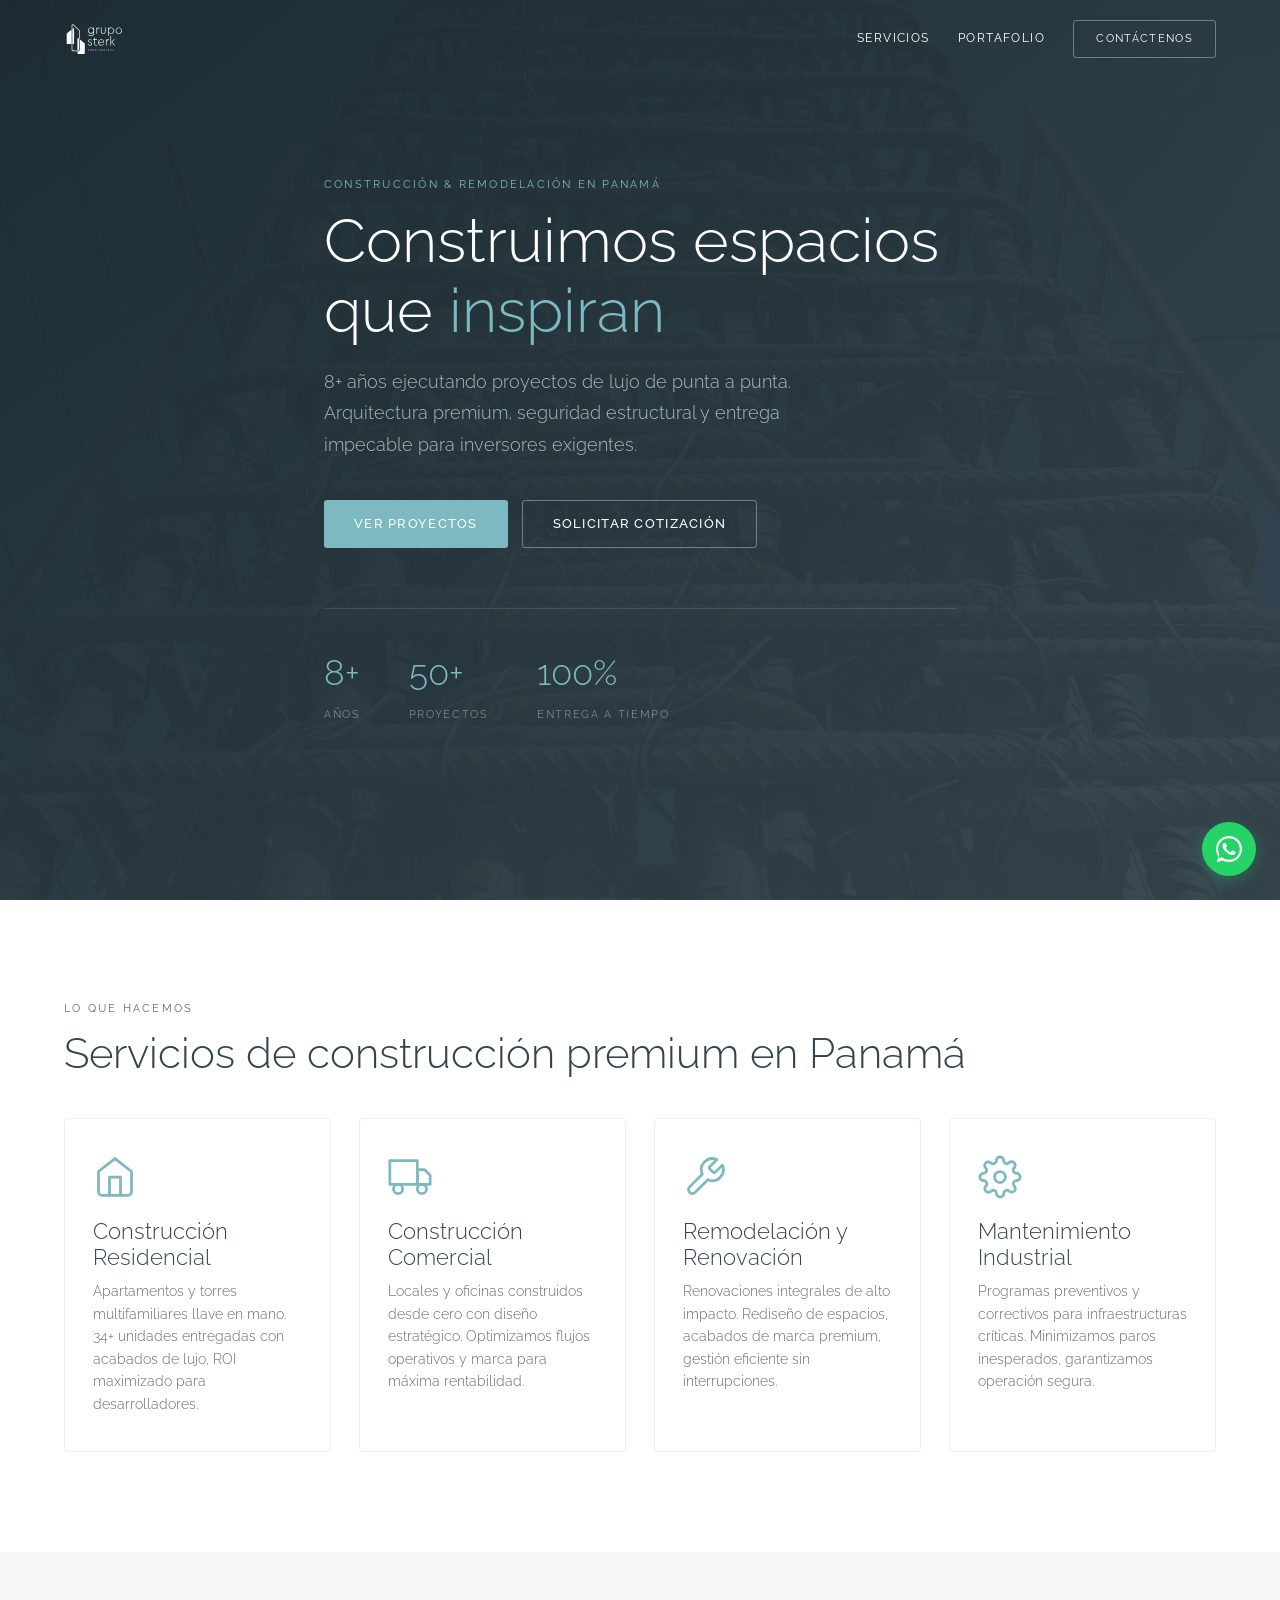
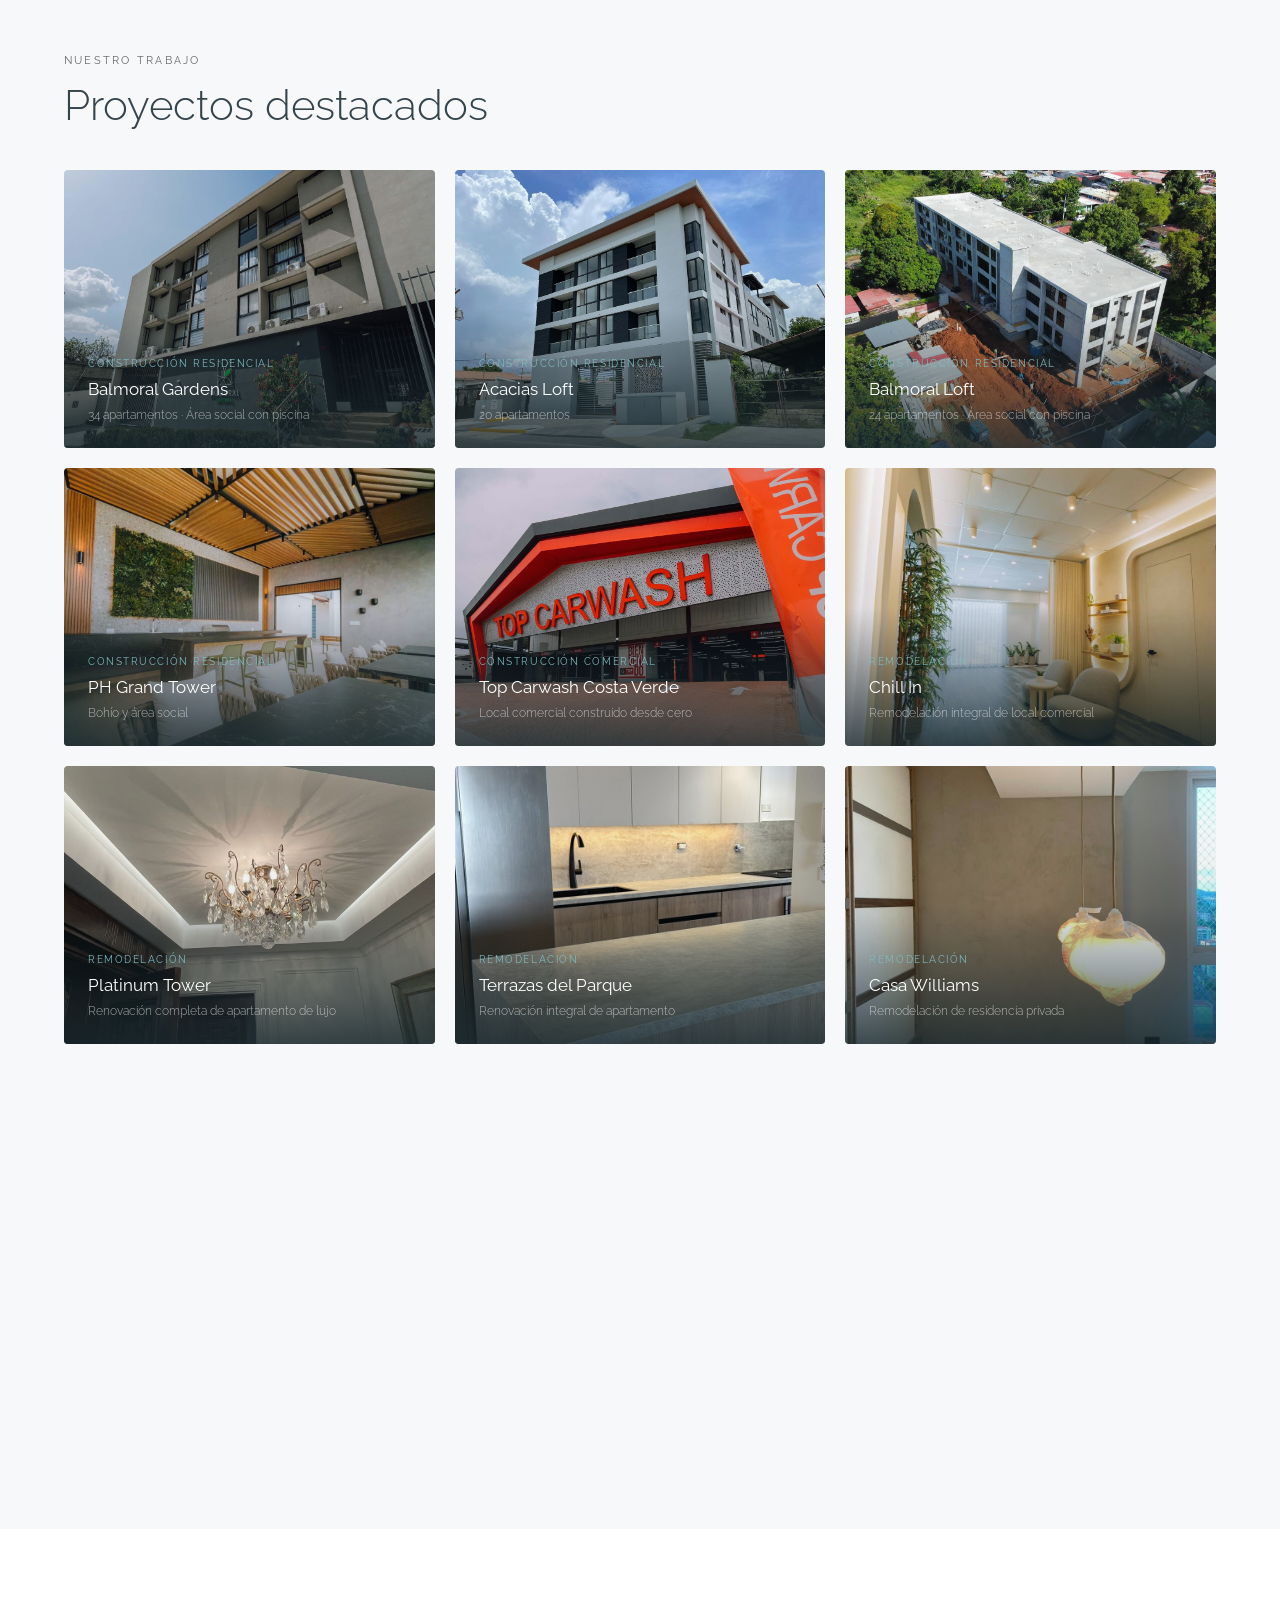
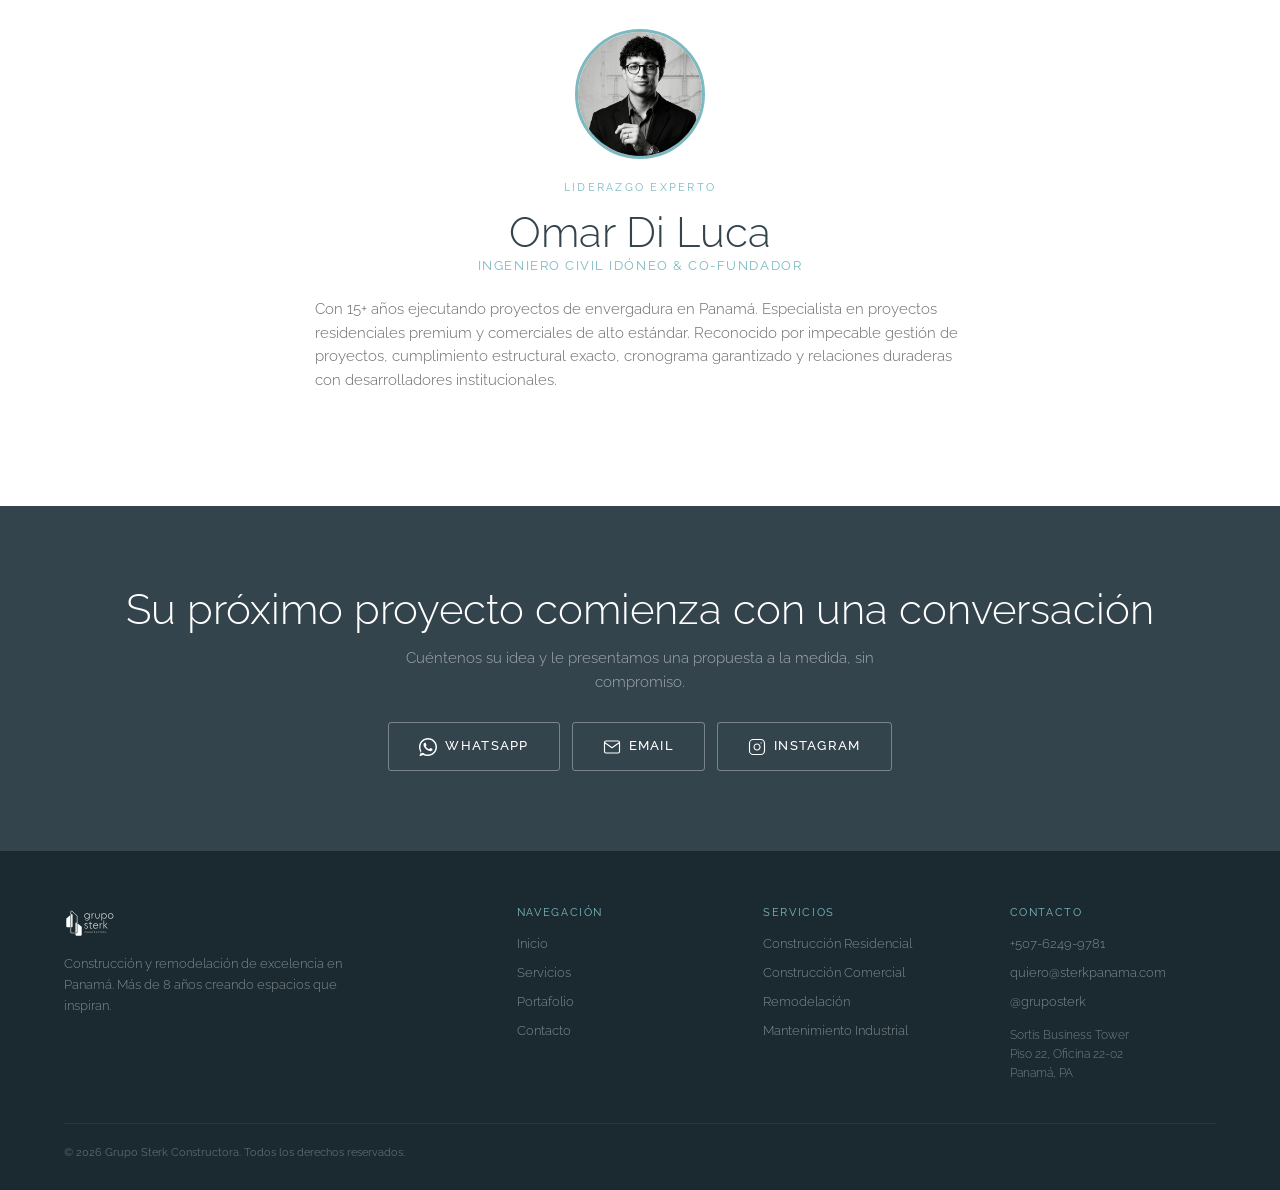
==== commit 8df2d080: ".." ====
--- a/index.html
+++ b/index.html
@@ -204,7 +204,34 @@
             </div>
           </a>
 
-          <a href="/proyectos#top-carwash" class="card sr sr-d2">
+          <a href="/proyectos#acacias-loft" class="card sr sr-d2">
+            <img src="/web-assets/projects/acacias-loft/cover.jpg" alt="Acacias Loft — Construcción residencial en Panamá" loading="lazy">
+            <div class="card__overlay">
+              <span class="card__cat">Construcción Residencial</span>
+              <span class="card__title">Acacias Loft</span>
+              <span class="card__desc">20 apartamentos</span>
+            </div>
+          </a>
+
+          <a href="/proyectos#balmoral-loft" class="card sr sr-d3">
+            <img src="/web-assets/projects/balmoral-loft/cover.jpg" alt="Balmoral Loft — Construcción residencial en Panamá" loading="lazy">
+            <div class="card__overlay">
+              <span class="card__cat">Construcción Residencial</span>
+              <span class="card__title">Balmoral Loft</span>
+              <span class="card__desc">24 apartamentos · Área social con piscina</span>
+            </div>
+          </a>
+
+          <a href="/proyectos#ph-grand-tower" class="card sr sr-d4">
+            <img src="/web-assets/projects/ph-grand-tower/cover.jpg" alt="PH Grand Tower — Construcción residencial en Panamá" loading="lazy">
+            <div class="card__overlay">
+              <span class="card__cat">Construcción Residencial</span>
+              <span class="card__title">PH Grand Tower</span>
+              <span class="card__desc">Bohío y área social</span>
+            </div>
+          </a>
+
+          <a href="/proyectos#top-carwash" class="card sr sr-d1">
             <img src="/web-assets/projects/top-carwash/cover.jpg" alt="Top Carwash — Construcción comercial en Panamá" loading="lazy">
             <div class="card__overlay">
               <span class="card__cat">Construcción Comercial</span>
@@ -213,21 +240,66 @@
             </div>
           </a>
 
-          <a href="/proyectos#ph-grand-tower" class="card sr sr-d3">
-            <img src="/web-assets/projects/ph-grand-tower/cover.jpg" alt="PH Grand Tower — Construcción residencial en Panamá" loading="lazy">
-            <div class="card__overlay">
-              <span class="card__cat">Construcción Residencial</span>
-              <span class="card__title">PH Grand Tower</span>
-              <span class="card__desc">Bohío y área social</span>
-            </div>
-          </a>
-
-          <a href="/proyectos#chill-in" class="card sr sr-d4">
+          <a href="/proyectos#chill-in" class="card sr sr-d2">
             <img src="/web-assets/projects/chill-in/cover.jpg" alt="Chill In — Remodelación en Panamá" loading="lazy">
             <div class="card__overlay">
               <span class="card__cat">Remodelación</span>
               <span class="card__title">Chill In</span>
               <span class="card__desc">Remodelación integral de local comercial</span>
+            </div>
+          </a>
+
+          <a href="/proyectos#platinum-tower" class="card sr sr-d3">
+            <img src="/web-assets/projects/platinum-tower/cover.jpg" alt="Platinum Tower — Remodelación en Panamá" loading="lazy">
+            <div class="card__overlay">
+              <span class="card__cat">Remodelación</span>
+              <span class="card__title">Platinum Tower</span>
+              <span class="card__desc">Renovación completa de apartamento de lujo</span>
+            </div>
+          </a>
+
+          <a href="/proyectos#terrazas-del-parque" class="card sr sr-d4">
+            <img src="/web-assets/projects/terrazas-del-parque/cover.jpg" alt="Terrazas del Parque — Remodelación en Panamá" loading="lazy">
+            <div class="card__overlay">
+              <span class="card__cat">Remodelación</span>
+              <span class="card__title">Terrazas del Parque</span>
+              <span class="card__desc">Renovación integral de apartamento</span>
+            </div>
+          </a>
+
+          <a href="/proyectos#casa-williams" class="card sr sr-d1">
+            <img src="/web-assets/projects/casa-williams/cover.jpg" alt="Casa Williams — Remodelación en Panamá" loading="lazy">
+            <div class="card__overlay">
+              <span class="card__cat">Remodelación</span>
+              <span class="card__title">Casa Williams</span>
+              <span class="card__desc">Remodelación de residencia privada</span>
+            </div>
+          </a>
+
+          <a href="/proyectos#sortis" class="card sr sr-d2">
+            <img src="/web-assets/projects/sortis/cover.jpg" alt="Oficina Sortis — Remodelación en Panamá" loading="lazy">
+            <div class="card__overlay">
+              <span class="card__cat">Remodelación</span>
+              <span class="card__title">Oficina Sortis Business Tower</span>
+              <span class="card__desc">Remodelación de oficina corporativa</span>
+            </div>
+          </a>
+
+          <a href="/proyectos#milla-8" class="card sr sr-d3">
+            <img src="/web-assets/projects/milla-8/cover.jpg" alt="MLC Multimodal Logistics — Remodelación en Panamá" loading="lazy">
+            <div class="card__overlay">
+              <span class="card__cat">Remodelación</span>
+              <span class="card__title">MLC — Multimodal Logistics</span>
+              <span class="card__desc">Remodelación de espacio comercial e industrial</span>
+            </div>
+          </a>
+
+          <a href="/proyectos#banco-lafise" class="card sr sr-d4">
+            <img src="/web-assets/projects/banco-lafise/cover.jpg" alt="Banco Lafise — Mantenimiento Industrial en Panamá" loading="lazy">
+            <div class="card__overlay">
+              <span class="card__cat">Mantenimiento Industrial</span>
+              <span class="card__title">Banco Lafise</span>
+              <span class="card__desc">Mantenimiento preventivo y correctivo</span>
             </div>
           </a>
         </div>
@@ -247,7 +319,7 @@
           </div>
           <span class="label label--accent">Liderazgo Experto</span>
           <h2>Omar Di Luca</h2>
-          <span class="about__role">Ingeniero Civil & Fundador</span>
+          <span class="about__role">Ingeniero Civil Idóneo & Co-Fundador</span>
           <p>Con 15+ años ejecutando proyectos de envergadura en Panamá. Especialista en proyectos residenciales premium y comerciales de alto estándar. Reconocido por impecable gestión de proyectos, cumplimiento estructural exacto, cronograma garantizado y relaciones duraderas con desarrolladores institucionales.</p>
         </div>
       </div>
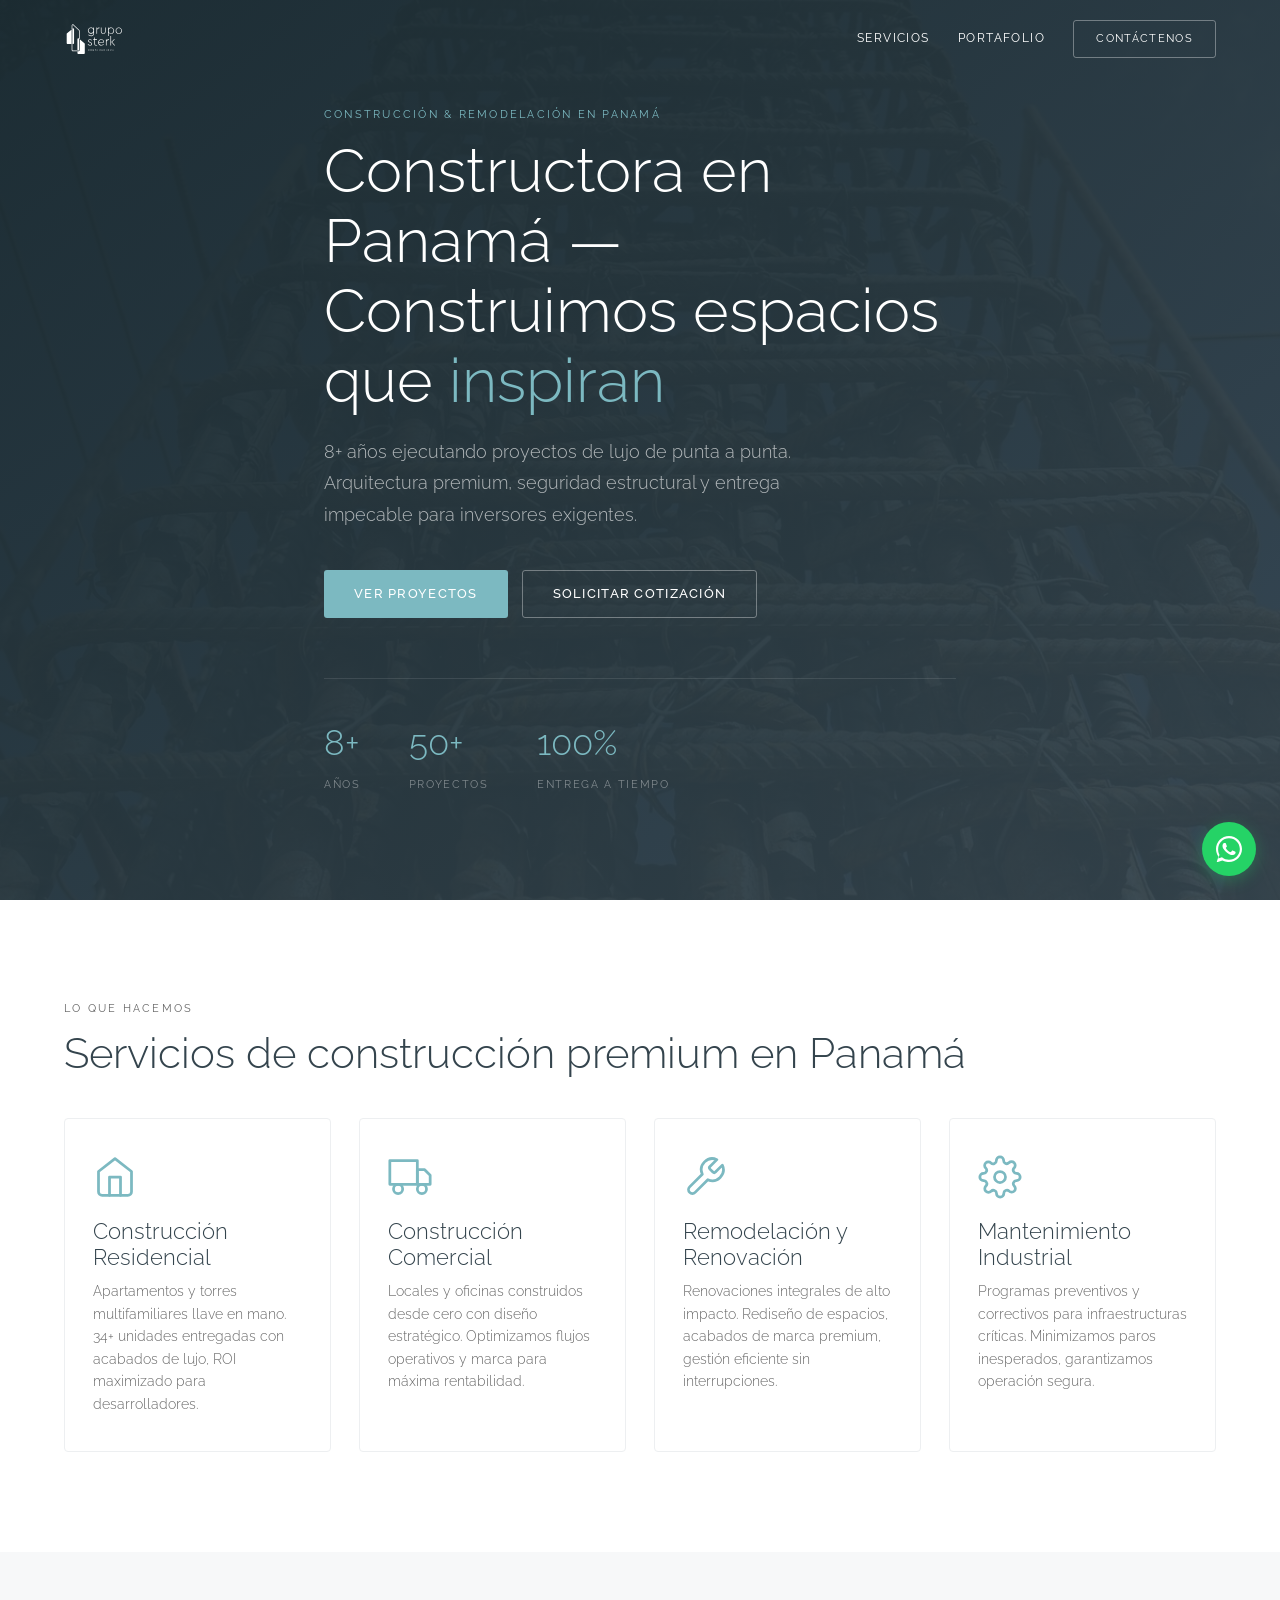
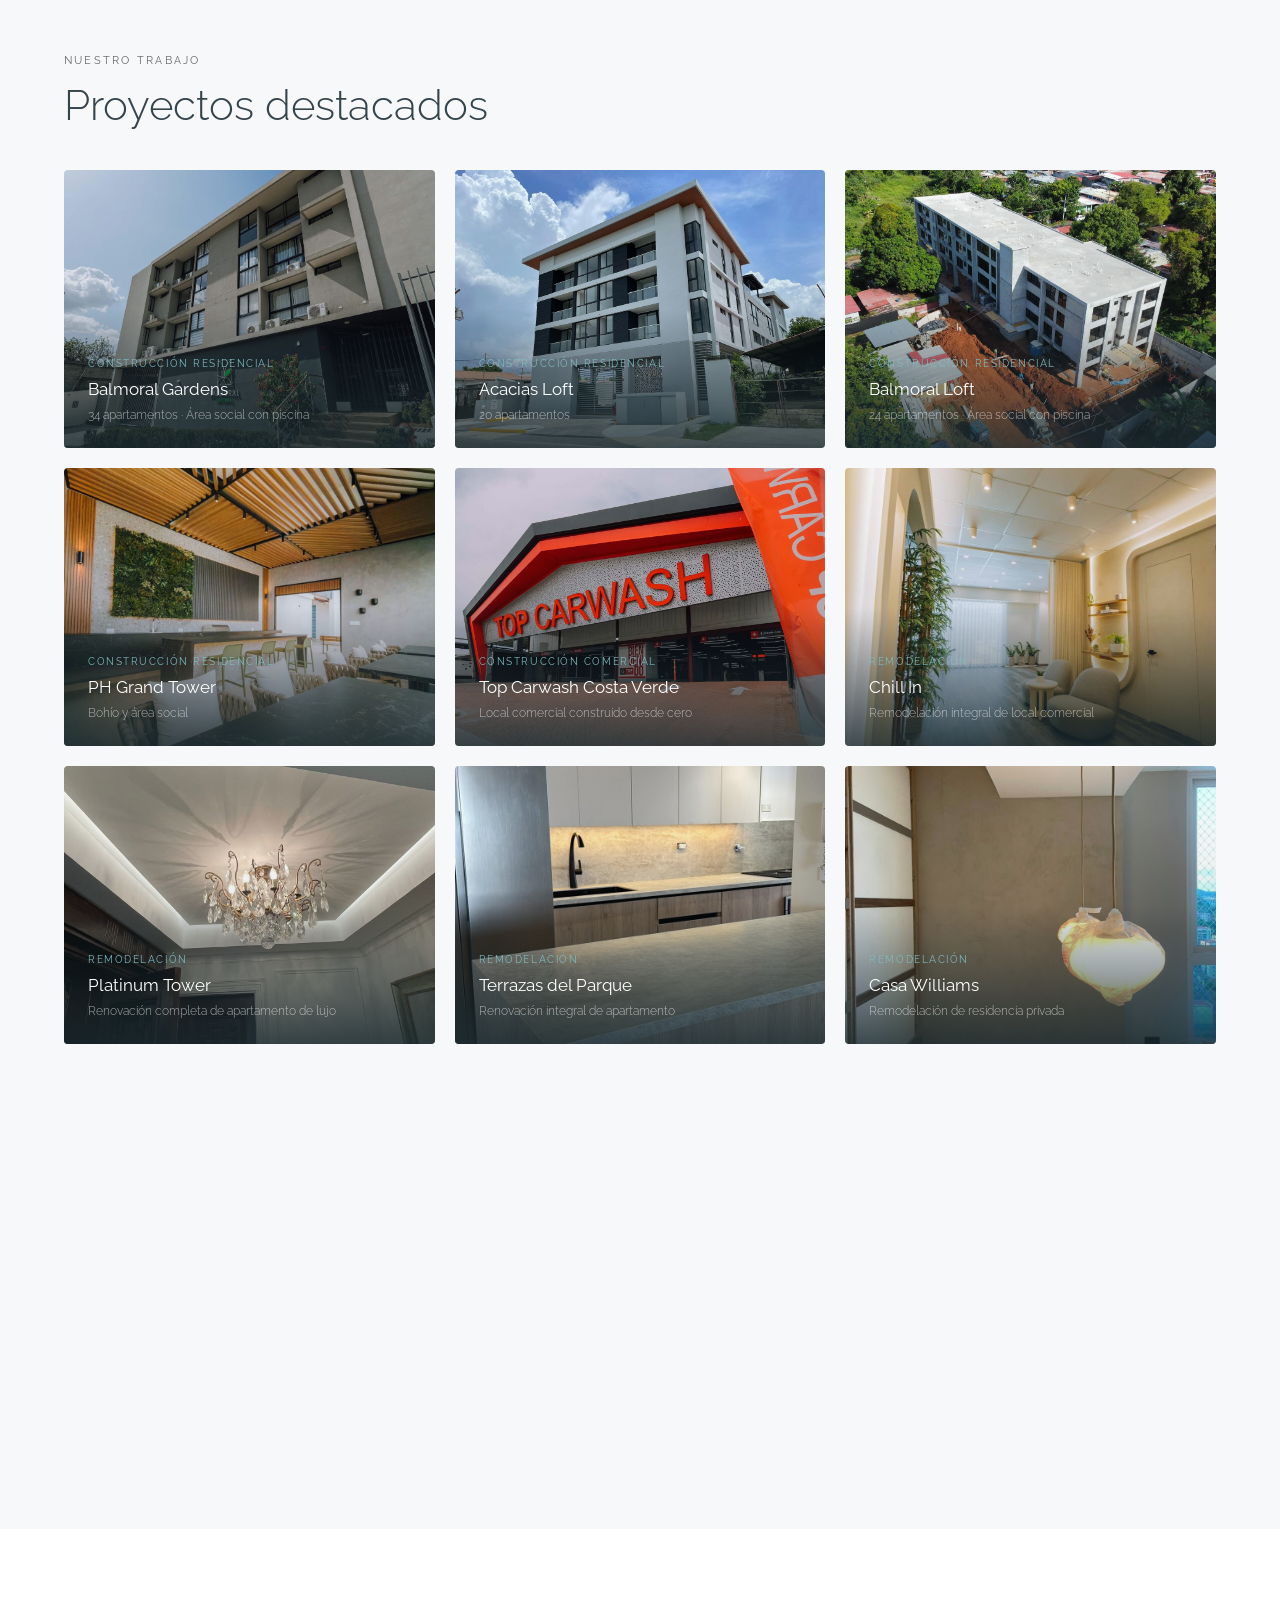
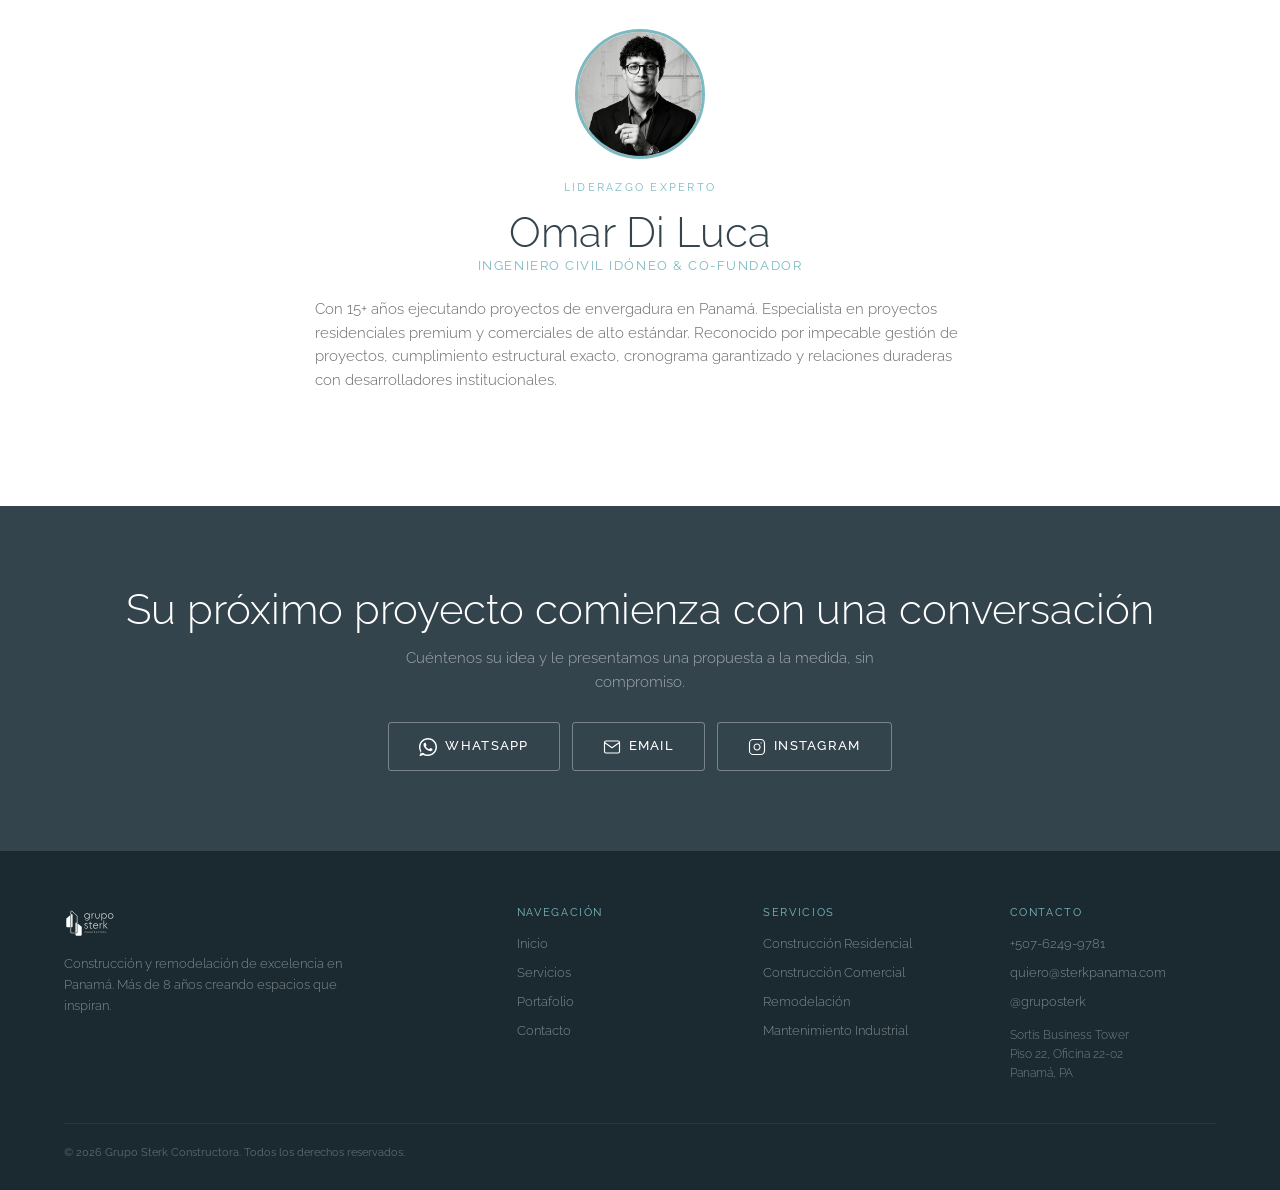
==== commit ac58f3e7: "." ====
--- a/index.html
+++ b/index.html
@@ -3,68 +3,97 @@
 <head>
   <meta charset="UTF-8">
   <meta name="viewport" content="width=device-width, initial-scale=1.0">
+  <meta name="theme-color" content="#34444D">
 
   <!-- SEO Meta Tags -->
   <title>Grupo Sterk | Constructora y Remodelación en Panamá</title>
-  <meta name="description" content="Construcción residencial, comercial y remodelación en Panamá. 8+ años, 50+ proyectos. Cotización sin compromiso.">
+  <meta name="description" content="Constructora en Panamá con 8+ años y 50+ proyectos. Construcción residencial, comercial, remodelación y mantenimiento. Cotización gratis →">
   <link rel="canonical" href="https://www.sterkpanama.com/">
 
   <!-- Open Graph -->
   <meta property="og:title" content="Grupo Sterk | Constructora y Remodelación en Panamá">
-  <meta property="og:description" content="Construcción residencial, comercial y remodelación en Panamá. 8+ años, 50+ proyectos.">
+  <meta property="og:description" content="Constructora en Panamá con 8+ años y 50+ proyectos. Construcción residencial, comercial, remodelación y mantenimiento. Cotización gratis.">
   <meta property="og:image" content="https://www.sterkpanama.com/web-assets/projects/balmoral-loft/gallery-7.jpg">
   <meta property="og:url" content="https://www.sterkpanama.com/">
   <meta property="og:type" content="website">
   <meta property="og:locale" content="es_PA">
 
+  <!-- Twitter Cards -->
+  <meta name="twitter:card" content="summary_large_image">
+  <meta name="twitter:title" content="Grupo Sterk | Constructora y Remodelación en Panamá">
+  <meta name="twitter:description" content="Constructora en Panamá con 8+ años y 50+ proyectos. Construcción residencial, comercial, remodelación y mantenimiento. Cotización gratis.">
+  <meta name="twitter:image" content="https://www.sterkpanama.com/web-assets/projects/balmoral-loft/gallery-7.jpg">
+
   <!-- JSON-LD: LocalBusiness -->
   <script type="application/ld+json">
   {
     "@context": "https://schema.org",
-    "@type": "LocalBusiness",
+    "@type": "GeneralContractor",
     "name": "Grupo Sterk Constructora",
-    "description": "Construcción residencial, comercial y remodelación en Panamá",
+    "alternateName": "Grupo Sterk",
+    "description": "Empresa constructora en Ciudad de Panamá especializada en construcción residencial, comercial, remodelación de lujo y mantenimiento industrial. 8+ años, 50+ proyectos entregados.",
     "url": "https://www.sterkpanama.com",
+    "logo": "https://www.sterkpanama.com/web-assets/Logo_Color.svg",
     "telephone": "+507-6249-9781",
     "email": "quiero@sterkpanama.com",
     "address": {
       "@type": "PostalAddress",
       "streetAddress": "Sortis Business Tower, Piso 22, Oficina 22-02",
-      "addressLocality": "Panamá",
+      "addressLocality": "Ciudad de Panamá",
+      "addressRegion": "Panamá",
+      "postalCode": "0816",
       "addressCountry": "PA"
     },
+    "geo": {
+      "@type": "GeoCoordinates",
+      "latitude": 8.9824,
+      "longitude": -79.5199
+    },
+    "hasMap": "https://maps.google.com/?q=Sortis+Business+Tower+Panama",
     "founder": {
       "@type": "Person",
       "name": "Omar Di Luca",
-      "jobTitle": "Director & Ingeniero Civil"
+      "jobTitle": "Ingeniero Civil Idóneo & Co-Fundador"
     },
     "foundingDate": "2018",
     "numberOfEmployees": { "@type": "QuantitativeValue", "minValue": 10, "maxValue": 50 },
-    "areaServed": { "@type": "City", "name": "Panamá" },
-    "priceRange": "$$",
-    "image": "https://www.sterkpanama.com/web-assets/Logo_Color.svg",
-    "sameAs": ["https://www.instagram.com/gruposterk"]
-  }
-  </script>
-
-  <!-- JSON-LD: Organization -->
-  <script type="application/ld+json">
-  {
-    "@context": "https://schema.org",
-    "@type": "Organization",
-    "name": "Grupo Sterk Constructora",
-    "url": "https://www.sterkpanama.com",
-    "logo": "https://www.sterkpanama.com/web-assets/Logo_Color.svg",
-    "description": "Construcción residencial, comercial y remodelación en Panamá",
-    "telephone": "+507-6249-9781",
-    "email": "quiero@sterkpanama.com",
-    "address": {
-      "@type": "PostalAddress",
-      "streetAddress": "Sortis Business Tower, Piso 22, Oficina 22-02",
-      "addressLocality": "Panamá",
-      "addressCountry": "PA"
+    "areaServed": [
+      { "@type": "City", "name": "Ciudad de Panamá" },
+      { "@type": "AdministrativeArea", "name": "Panamá Oeste" }
+    ],
+    "openingHoursSpecification": [
+      {
+        "@type": "OpeningHoursSpecification",
+        "dayOfWeek": ["Monday","Tuesday","Wednesday","Thursday","Friday"],
+        "opens": "08:00",
+        "closes": "17:00"
+      }
+    ],
+    "priceRange": "$$$",
+    "currenciesAccepted": "USD",
+    "paymentAccepted": "Transferencia bancaria, Cheque",
+    "image": [
+      "https://www.sterkpanama.com/web-assets/Logo_Color.svg",
+      "https://www.sterkpanama.com/web-assets/projects/balmoral-gardens/cover.jpg",
+      "https://www.sterkpanama.com/web-assets/projects/balmoral-loft/gallery-7.jpg"
+    ],
+    "hasOfferCatalog": {
+      "@type": "OfferCatalog",
+      "name": "Servicios de Construcción",
+      "itemListElement": [
+        { "@type": "Offer", "itemOffered": { "@type": "Service", "name": "Construcción Residencial", "url": "https://www.sterkpanama.com/construccion-residencial" }},
+        { "@type": "Offer", "itemOffered": { "@type": "Service", "name": "Construcción Comercial", "url": "https://www.sterkpanama.com/construccion-comercial" }},
+        { "@type": "Offer", "itemOffered": { "@type": "Service", "name": "Remodelación y Renovación", "url": "https://www.sterkpanama.com/remodelacion" }},
+        { "@type": "Offer", "itemOffered": { "@type": "Service", "name": "Mantenimiento Industrial", "url": "https://www.sterkpanama.com/mantenimiento-industrial" }}
+      ]
     },
-    "sameAs": ["https://www.instagram.com/gruposterk"]
+    "sameAs": ["https://www.instagram.com/gruposterk"],
+    "aggregateRating": {
+      "@type": "AggregateRating",
+      "ratingValue": "5",
+      "reviewCount": "12",
+      "bestRating": "5"
+    }
   }
   </script>
 
@@ -74,7 +103,7 @@
   <link href="https://fonts.googleapis.com/css2?family=Raleway:wght@300;400;500;600&display=swap" rel="stylesheet">
 
   <!-- Styles -->
-  <link rel="stylesheet" href="/css/styles.css">
+  <link rel="stylesheet" href="/css/styles.min.css">
 
   <!-- Favicon -->
   <link rel="icon" type="image/svg+xml" href="/web-assets/Logo_Color.svg">
@@ -116,12 +145,24 @@
     <!-- ===== HERO ===== -->
     <section class="hero">
       <div class="hero__bg">
-        <img src="/web-assets/projects/balmoral-loft/gallery-7.jpg" alt="Proyecto de construcción Grupo Sterk" width="1600" height="1200">
+        <picture>
+          <source type="image/webp"
+            srcset="/web-assets/projects/balmoral-loft/gallery-7-480.webp 480w,
+                    /web-assets/projects/balmoral-loft/gallery-7-768.webp 768w,
+                    /web-assets/projects/balmoral-loft/gallery-7-1200.webp 1200w,
+                    /web-assets/projects/balmoral-loft/gallery-7.webp 1600w"
+            sizes="100vw">
+          <img src="/web-assets/projects/balmoral-loft/gallery-7.jpg"
+               alt="Construcción de torre residencial de lujo en Ciudad de Panamá — Grupo Sterk Constructora"
+               width="1600" height="1200"
+               fetchpriority="high"
+               decoding="async">
+        </picture>
       </div>
       <div class="hero__overlay"></div>
       <div class="container hero__content">
         <span class="label label--accent sr">Construcción & Remodelación en Panamá</span>
-        <h1 class="sr sr-d1">Construimos espacios que <span class="accent">inspiran</span></h1>
+        <h1 class="sr sr-d1">Constructora en Panamá — Construimos espacios que <span class="accent">inspiran</span></h1>
         <p class="hero__sub sr sr-d2">8+ años ejecutando proyectos de lujo de punta a punta. Arquitectura premium, seguridad estructural y entrega impecable para inversores exigentes.</p>
 
         <div class="hero__btns sr sr-d3">
@@ -196,7 +237,7 @@
 
         <div class="portfolio-grid" style="margin-top:40px" id="featured-projects">
           <a href="/proyectos#balmoral-gardens" class="card sr sr-d1">
-            <img src="/web-assets/projects/balmoral-gardens/cover.jpg" alt="Balmoral Gardens — Construcción residencial en Panamá" loading="lazy">
+            <img src="/web-assets/projects/balmoral-gardens/cover.jpg" alt="Balmoral Gardens — Edificio de 34 apartamentos con piscina en Ciudad de Panamá" loading="lazy" width="800" height="600">
             <div class="card__overlay">
               <span class="card__cat">Construcción Residencial</span>
               <span class="card__title">Balmoral Gardens</span>
@@ -205,7 +246,7 @@
           </a>
 
           <a href="/proyectos#acacias-loft" class="card sr sr-d2">
-            <img src="/web-assets/projects/acacias-loft/cover.jpg" alt="Acacias Loft — Construcción residencial en Panamá" loading="lazy">
+            <img src="/web-assets/projects/acacias-loft/cover.jpg" alt="Acacias Loft — Proyecto residencial de 20 apartamentos modernos en Panamá" loading="lazy" width="800" height="600">
             <div class="card__overlay">
               <span class="card__cat">Construcción Residencial</span>
               <span class="card__title">Acacias Loft</span>
@@ -214,7 +255,7 @@
           </a>
 
           <a href="/proyectos#balmoral-loft" class="card sr sr-d3">
-            <img src="/web-assets/projects/balmoral-loft/cover.jpg" alt="Balmoral Loft — Construcción residencial en Panamá" loading="lazy">
+            <img src="/web-assets/projects/balmoral-loft/cover.jpg" alt="Balmoral Loft — Edificio de 24 apartamentos con área social y piscina en Panamá" loading="lazy" width="800" height="600">
             <div class="card__overlay">
               <span class="card__cat">Construcción Residencial</span>
               <span class="card__title">Balmoral Loft</span>
@@ -223,7 +264,7 @@
           </a>
 
           <a href="/proyectos#ph-grand-tower" class="card sr sr-d4">
-            <img src="/web-assets/projects/ph-grand-tower/cover.jpg" alt="PH Grand Tower — Construcción residencial en Panamá" loading="lazy">
+            <img src="/web-assets/projects/ph-grand-tower/cover.jpg" alt="PH Grand Tower — Construcción de bohío y área social en torre residencial, Panamá" loading="lazy" width="800" height="600">
             <div class="card__overlay">
               <span class="card__cat">Construcción Residencial</span>
               <span class="card__title">PH Grand Tower</span>
@@ -232,7 +273,7 @@
           </a>
 
           <a href="/proyectos#top-carwash" class="card sr sr-d1">
-            <img src="/web-assets/projects/top-carwash/cover.jpg" alt="Top Carwash — Construcción comercial en Panamá" loading="lazy">
+            <img src="/web-assets/projects/top-carwash/cover.jpg" alt="Top Carwash Costa Verde — Construcción de local comercial desde cero en Panamá" loading="lazy" width="800" height="600">
             <div class="card__overlay">
               <span class="card__cat">Construcción Comercial</span>
               <span class="card__title">Top Carwash Costa Verde</span>
@@ -241,7 +282,7 @@
           </a>
 
           <a href="/proyectos#chill-in" class="card sr sr-d2">
-            <img src="/web-assets/projects/chill-in/cover.jpg" alt="Chill In — Remodelación en Panamá" loading="lazy">
+            <img src="/web-assets/projects/chill-in/cover.jpg" alt="Chill In — Remodelación integral de local comercial en Ciudad de Panamá" loading="lazy" width="800" height="600">
             <div class="card__overlay">
               <span class="card__cat">Remodelación</span>
               <span class="card__title">Chill In</span>
@@ -250,7 +291,7 @@
           </a>
 
           <a href="/proyectos#platinum-tower" class="card sr sr-d3">
-            <img src="/web-assets/projects/platinum-tower/cover.jpg" alt="Platinum Tower — Remodelación en Panamá" loading="lazy">
+            <img src="/web-assets/projects/platinum-tower/cover.jpg" alt="Platinum Tower — Renovación completa de apartamento de lujo con acabados premium en Panamá" loading="lazy" width="800" height="600">
             <div class="card__overlay">
               <span class="card__cat">Remodelación</span>
               <span class="card__title">Platinum Tower</span>
@@ -259,7 +300,7 @@
           </a>
 
           <a href="/proyectos#terrazas-del-parque" class="card sr sr-d4">
-            <img src="/web-assets/projects/terrazas-del-parque/cover.jpg" alt="Terrazas del Parque — Remodelación en Panamá" loading="lazy">
+            <img src="/web-assets/projects/terrazas-del-parque/cover.jpg" alt="Terrazas del Parque — Renovación integral de apartamento residencial en Panamá" loading="lazy" width="800" height="600">
             <div class="card__overlay">
               <span class="card__cat">Remodelación</span>
               <span class="card__title">Terrazas del Parque</span>
@@ -268,7 +309,7 @@
           </a>
 
           <a href="/proyectos#casa-williams" class="card sr sr-d1">
-            <img src="/web-assets/projects/casa-williams/cover.jpg" alt="Casa Williams — Remodelación en Panamá" loading="lazy">
+            <img src="/web-assets/projects/casa-williams/cover.jpg" alt="Casa Williams — Remodelación de residencia privada con diseño personalizado en Panamá" loading="lazy" width="800" height="600">
             <div class="card__overlay">
               <span class="card__cat">Remodelación</span>
               <span class="card__title">Casa Williams</span>
@@ -277,7 +318,7 @@
           </a>
 
           <a href="/proyectos#sortis" class="card sr sr-d2">
-            <img src="/web-assets/projects/sortis/cover.jpg" alt="Oficina Sortis — Remodelación en Panamá" loading="lazy">
+            <img src="/web-assets/projects/sortis/cover.jpg" alt="Oficina Sortis Business Tower — Remodelación corporativa moderna en Panamá" loading="lazy" width="800" height="600">
             <div class="card__overlay">
               <span class="card__cat">Remodelación</span>
               <span class="card__title">Oficina Sortis Business Tower</span>
@@ -286,7 +327,7 @@
           </a>
 
           <a href="/proyectos#milla-8" class="card sr sr-d3">
-            <img src="/web-assets/projects/milla-8/cover.jpg" alt="MLC Multimodal Logistics — Remodelación en Panamá" loading="lazy">
+            <img src="/web-assets/projects/milla-8/cover.jpg" alt="MLC Multimodal Logistics — Remodelación de espacio comercial e industrial en Panamá" loading="lazy" width="800" height="600">
             <div class="card__overlay">
               <span class="card__cat">Remodelación</span>
               <span class="card__title">MLC — Multimodal Logistics</span>
@@ -295,7 +336,7 @@
           </a>
 
           <a href="/proyectos#banco-lafise" class="card sr sr-d4">
-            <img src="/web-assets/projects/banco-lafise/cover.jpg" alt="Banco Lafise — Mantenimiento Industrial en Panamá" loading="lazy">
+            <img src="/web-assets/projects/banco-lafise/cover.jpg" alt="Banco Lafise — Mantenimiento preventivo y correctivo de infraestructura bancaria en Panamá" loading="lazy" width="800" height="600">
             <div class="card__overlay">
               <span class="card__cat">Mantenimiento Industrial</span>
               <span class="card__title">Banco Lafise</span>
@@ -396,6 +437,6 @@
   </a>
 
   <!-- JS -->
-  <script src="/js/shared.js"></script>
+  <script src="/js/shared.min.js"></script>
 </body>
 </html>
--- a/css/styles.min.css
+++ b/css/styles.min.css
@@ -0,0 +1 @@
+*,::after,::before{box-sizing:border-box;margin:0;padding:0}:root{--primary:#34444D;--accent:#7CB9C1;--accent-dark:#5fa3ac;--secondary:#686868;--white:#FFFFFF;--off-white:#F7F8F9;--light-gray:#EDEFF1;--dark:#1a2a30;--font:'Raleway',sans-serif;--ease:cubic-bezier(.23,1,.32,1);--ease-in:cubic-bezier(.77,0,.175,1)}html{scroll-behavior:smooth;-webkit-font-smoothing:antialiased;-moz-osx-font-smoothing:grayscale}body{font-family:var(--font);color:var(--primary);background:var(--white);overflow-x:hidden;line-height:1.6}img{max-width:100%;height:auto;display:block}a{text-decoration:none;color:inherit;transition:color .2s ease,opacity .2s ease}button{font-family:var(--font);cursor:pointer;border:none;background:0 0}ol,ul{list-style:none}.container{max-width:1200px;margin:0 auto;padding:0 24px}.section{padding:100px 0}@media(max-width:768px){.section{padding:64px 0}}.label{display:block;font-size:.7rem;font-weight:400;letter-spacing:.2em;text-transform:uppercase;color:var(--secondary);margin-bottom:12px}.label--accent{color:var(--accent)}h1,h2,h3,h4{font-weight:300;line-height:1.15}h1{font-size:clamp(2.4rem,5vw,3.8rem)}h2{font-size:clamp(1.8rem,3.5vw,2.6rem)}h3{font-size:clamp(1.1rem,2vw,1.4rem)}.accent{color:var(--accent)}.text-light{color:var(--secondary);font-weight:300;font-size:.95rem;line-height:1.7}.sr{opacity:0;transform:translateY(28px);transition:opacity .65s var(--ease),transform .65s var(--ease)}.sr.visible{opacity:1;transform:none}.sr-d1{transition-delay:80ms}.sr-d2{transition-delay:160ms}.sr-d3{transition-delay:240ms}.sr-d4{transition-delay:320ms}.btn{display:inline-flex;align-items:center;gap:8px;padding:13px 30px;border-radius:3px;font-size:.8rem;font-weight:500;letter-spacing:.1em;text-transform:uppercase;transition:all .2s var(--ease)}.btn:active{transform:scale(.97)}.btn--primary{background:var(--accent);color:var(--white)}.btn--primary:hover{background:var(--accent-dark);box-shadow:0 8px 28px rgba(124,185,193,.35)}.btn--outline{border:1.5px solid var(--primary);color:var(--primary)}.btn--outline:hover{background:var(--primary);color:var(--white)}.btn--white{border:1.5px solid rgba(255,255,255,.35);color:var(--white)}.btn--white:hover{background:rgba(255,255,255,.12);border-color:var(--white)}.btn--ghost{color:var(--accent);padding:13px 0}.btn--ghost:hover{opacity:.7}.btn--ghost svg{transition:transform .2s ease}.btn--ghost:hover svg{transform:translateX(4px)}.nav{position:fixed;top:0;left:0;right:0;z-index:100;padding:20px 0;transition:all .3s ease}.nav--solid,.nav.scrolled{background:rgba(255,255,255,.97);backdrop-filter:blur(12px);padding:12px 0;box-shadow:0 1px 0 rgba(0,0,0,.06)}.nav__inner{display:flex;align-items:center;justify-content:space-between}.nav__logo{height:38px;width:auto;transition:opacity .2s ease}.nav__logo:hover{opacity:.8}.nav__links{display:flex;gap:28px;align-items:center}.nav__links a{font-size:.75rem;font-weight:400;letter-spacing:.12em;text-transform:uppercase;color:var(--white);transition:color .2s ease,opacity .2s ease}.nav__links a:hover{opacity:.7}.nav__links a.is-active{color:var(--accent)!important}.nav--solid .nav__links a,.nav.scrolled .nav__links a{color:var(--primary)}.nav__cta{padding:9px 22px!important;font-size:.7rem!important;border-radius:3px}.nav__toggle{display:none;width:28px;height:28px;flex-direction:column;justify-content:center;gap:5px;padding:2px}.nav__toggle span{display:block;height:1.5px;background:var(--white);border-radius:1px;transition:all .2s ease}.nav--solid .nav__toggle span,.nav.scrolled .nav__toggle span{background:var(--primary)}@media(max-width:900px){.nav__links{display:none}.nav__toggle{display:flex}}.mobile-menu{position:fixed;inset:0;z-index:99;background:var(--primary);display:flex;flex-direction:column;justify-content:center;align-items:center;gap:24px;opacity:0;pointer-events:none;transition:opacity .3s ease}.mobile-menu.open{opacity:1;pointer-events:auto}.mobile-menu a{font-size:1.1rem;font-weight:300;letter-spacing:.15em;text-transform:uppercase;color:var(--white)}.mobile-menu a:hover{color:var(--accent)}.mobile-menu__close{position:absolute;top:24px;right:24px;width:32px;height:32px;display:flex;align-items:center;justify-content:center}.mobile-menu__close span{display:block;width:20px;height:1.5px;background:var(--white);position:absolute}.mobile-menu__close span:first-child{transform:rotate(45deg)}.mobile-menu__close span:last-child{transform:rotate(-45deg)}.hero{position:relative;min-height:100vh;display:flex;align-items:center;background:var(--primary);overflow:hidden}.hero__bg{position:absolute;inset:0;opacity:.18}.hero__bg img{width:100%;height:100%;object-fit:cover}.hero__overlay{position:absolute;inset:0;background:linear-gradient(145deg,rgba(26,42,48,.94),rgba(52,68,77,.72))}.hero__content{position:relative;z-index:2;max-width:680px}.hero h1{color:var(--white);margin-bottom:20px}.hero__sub{color:rgba(255,255,255,.65);font-size:clamp(1rem,1.6vw,1.15rem);font-weight:300;margin-bottom:40px;max-width:520px;line-height:1.7}.hero__btns{display:flex;gap:14px;flex-wrap:wrap}.hero__stats{display:flex;gap:48px;margin-top:60px;padding-top:36px;border-top:1px solid rgba(255,255,255,.1)}.hero__stat-num{font-size:2.2rem;font-weight:300;color:var(--accent);display:block}.hero__stat-label{font-size:.7rem;letter-spacing:.15em;text-transform:uppercase;color:rgba(255,255,255,.4);margin-top:4px;display:block}@media(max-width:600px){.hero__stats{gap:24px}.hero__stat-num{font-size:1.6rem}}.page-hero{position:relative;padding:160px 0 72px;background:var(--primary);overflow:hidden}.page-hero__bg{position:absolute;inset:0;opacity:.15}.page-hero__bg img{width:100%;height:100%;object-fit:cover}.page-hero__overlay{position:absolute;inset:0;background:linear-gradient(145deg,rgba(26,42,48,.94),rgba(52,68,77,.78))}.page-hero__content{position:relative;z-index:2;max-width:620px}.page-hero h1{color:var(--white);margin-bottom:14px}.page-hero__sub{color:rgba(255,255,255,.6);font-size:1rem;font-weight:300;max-width:500px;line-height:1.7}.breadcrumb{padding-top:8px}.breadcrumb ol{display:flex;gap:8px;align-items:center;font-size:.75rem}.breadcrumb a{color:rgba(255,255,255,.5)}.breadcrumb a:hover{color:var(--accent)}.breadcrumb__sep{color:rgba(255,255,255,.25)}.breadcrumb__current{color:rgba(255,255,255,.8)}.services-grid{display:grid;grid-template-columns:repeat(auto-fit,minmax(260px,1fr));gap:28px;margin-top:40px}.service-card{padding:36px 28px;border:1px solid var(--light-gray);border-radius:4px;transition:transform .25s var(--ease),box-shadow .25s ease,border-color .25s ease;display:block}.service-card:hover{transform:translateY(-4px);box-shadow:0 16px 48px rgba(52,68,77,.08);border-color:var(--accent)}.service-card__icon{width:44px;height:44px;margin-bottom:20px;color:var(--accent)}.service-card h3{margin-bottom:10px}.service-card p{color:var(--secondary);font-size:.88rem;font-weight:300;line-height:1.6}.service-layout{display:grid;grid-template-columns:1fr 320px;gap:56px}@media(max-width:900px){.service-layout{grid-template-columns:1fr;gap:32px}}.service-content h2{margin:40px 0 14px}.service-content h2:first-child{margin-top:0}.service-content p{color:var(--secondary);font-size:.93rem;font-weight:300;line-height:1.8;margin-bottom:14px}.service-content ul{margin:0 0 16px 20px;list-style:disc}.service-content li{color:var(--secondary);font-size:.93rem;font-weight:300;line-height:1.8;margin-bottom:6px}.sidebar{position:sticky;top:110px}.sidebar__card{background:var(--off-white);border-radius:4px;padding:28px;margin-bottom:20px}.sidebar__card h4{font-size:.7rem;font-weight:400;letter-spacing:.15em;text-transform:uppercase;color:var(--accent);margin-bottom:14px}.sidebar__card a{display:block;color:var(--secondary);font-size:.88rem;font-weight:300;padding:6px 0;transition:color .2s ease}.sidebar__card a:hover{color:var(--accent)}.tabs{display:flex;gap:8px;flex-wrap:wrap;margin-bottom:36px}.tab{padding:9px 22px;border-radius:3px;font-size:.75rem;letter-spacing:.1em;text-transform:uppercase;border:1px solid var(--light-gray);color:var(--secondary);transition:all .2s ease}.tab.active,.tab:hover{background:var(--primary);color:var(--white);border-color:var(--primary)}.portfolio-grid{display:grid;grid-template-columns:repeat(auto-fill,minmax(340px,1fr));gap:20px}@media(max-width:768px){.portfolio-grid{grid-template-columns:1fr}}.card{position:relative;border-radius:4px;overflow:hidden;cursor:pointer;aspect-ratio:4/3;background:var(--light-gray);transition:transform .3s var(--ease),box-shadow .3s ease}.card:hover{transform:translateY(-3px);box-shadow:0 16px 40px rgba(52,68,77,.14)}.card img{width:100%;height:100%;object-fit:cover;transition:transform .6s var(--ease)}.card:hover img{transform:scale(1.03)}.card__overlay{position:absolute;inset:0;background:linear-gradient(0deg,rgba(26,42,48,.82) 0,rgba(26,42,48,.08) 50%,transparent 100%);display:flex;flex-direction:column;justify-content:flex-end;padding:24px;transition:background .3s ease}.card:hover .card__overlay{background:linear-gradient(0deg,rgba(26,42,48,.9) 0,rgba(26,42,48,.25) 60%,rgba(26,42,48,.08) 100%)}.card__cat{font-size:.65rem;letter-spacing:.15em;text-transform:uppercase;color:var(--accent)}.card__title{color:var(--white);font-size:1.05rem;font-weight:400;margin-top:4px}.card__desc{font-size:.72rem;color:rgba(255,255,255,.6);font-weight:300;margin-top:3px}.card__cta{opacity:0;transform:translateY(6px);margin-top:10px;font-size:.7rem;letter-spacing:.1em;text-transform:uppercase;color:var(--white);display:inline-flex;align-items:center;gap:5px;transition:opacity .3s ease,transform .3s var(--ease)}.card:hover .card__cta{opacity:1;transform:none}.lightbox{position:fixed;inset:0;z-index:200;background:rgba(26,42,48,.96);backdrop-filter:blur(8px);display:flex;align-items:center;justify-content:center;opacity:0;pointer-events:none;transition:opacity .3s ease}.lightbox.open{opacity:1;pointer-events:auto}.lightbox__inner{width:90%;max-width:1000px;max-height:90vh;display:flex;flex-direction:column;align-items:center}.lightbox__main{width:100%;aspect-ratio:16/10;background:var(--dark);border-radius:4px;overflow:hidden;position:relative}.lightbox__main img{width:100%;height:100%;object-fit:contain}.lightbox__info{width:100%;padding:16px 0;display:flex;justify-content:space-between;align-items:center}.lightbox__title{color:var(--white);font-size:1.1rem;font-weight:300}.lightbox__counter{color:rgba(255,255,255,.4);font-size:.75rem;letter-spacing:.1em}.lightbox__thumbs{display:flex;gap:6px;margin-top:6px;overflow-x:auto;padding-bottom:8px}.lightbox__thumb{width:64px;height:46px;border-radius:3px;overflow:hidden;cursor:pointer;border:2px solid transparent;opacity:.4;flex-shrink:0;transition:all .2s ease}.lightbox__thumb.active{opacity:1;border-color:var(--accent)}.lightbox__thumb:hover{opacity:.7}.lightbox__thumb img{width:100%;height:100%;object-fit:cover}.lightbox__close{position:absolute;top:16px;right:16px;z-index:201;width:40px;height:40px;display:flex;align-items:center;justify-content:center;border-radius:50%;background:rgba(255,255,255,.08);transition:background .2s ease}.lightbox__close:hover{background:rgba(255,255,255,.18)}.lightbox__close svg{width:18px;height:18px;color:var(--white)}.lightbox__nav{position:absolute;top:50%;transform:translateY(-50%);z-index:201;width:42px;height:42px;display:flex;align-items:center;justify-content:center;border-radius:50%;background:rgba(255,255,255,.08);transition:background .2s ease}.lightbox__nav:hover{background:rgba(255,255,255,.18)}.lightbox__nav svg{width:18px;height:18px;color:var(--white)}.lightbox__prev{left:16px}.lightbox__next{right:16px}.faq{margin-top:32px}.faq__item{border-bottom:1px solid var(--light-gray);padding:18px 0}.faq__q{font-size:.95rem;font-weight:400;color:var(--primary);cursor:pointer;display:flex;justify-content:space-between;align-items:center;gap:16px}.faq__q::after{content:'+';font-size:1.3rem;font-weight:300;color:var(--accent);transition:transform .2s ease}.faq__item.open .faq__q::after{transform:rotate(45deg)}.faq__a{max-height:0;overflow:hidden;transition:max-height .3s ease}.faq__item.open .faq__a{max-height:400px;padding-top:10px}.faq__a p{color:var(--secondary);font-size:.88rem;font-weight:300;line-height:1.7}.about-layout{display:flex;flex-direction:column;align-items:center;max-width:650px;margin:0 auto;text-align:center}.about__avatar{width:130px;height:130px;border-radius:50%;overflow:hidden;border:3px solid var(--accent);margin-bottom:20px}.about__avatar img{width:100%;height:100%;object-fit:cover;object-position:center top}.about__role{color:var(--accent);font-size:.8rem;letter-spacing:.12em;text-transform:uppercase;margin-bottom:20px}.about-layout p{color:var(--secondary);font-size:.93rem;font-weight:300;margin-bottom:14px;text-align:left}.contact-grid{display:grid;grid-template-columns:1fr 1fr;gap:48px}@media(max-width:768px){.contact-grid{grid-template-columns:1fr}}.contact-item{display:flex;gap:14px;margin-bottom:28px}.contact-item__icon{width:36px;height:36px;flex-shrink:0;color:var(--accent)}.contact-item h3{font-size:.9rem;font-weight:400;margin-bottom:2px}.contact-item a,.contact-item p{color:var(--secondary);font-size:.88rem;font-weight:300}.contact-item a:hover{color:var(--accent)}.form label{display:block;font-size:.7rem;letter-spacing:.1em;text-transform:uppercase;color:var(--secondary);margin-bottom:5px}.form input,.form select,.form textarea{width:100%;padding:11px 14px;border:1px solid var(--light-gray);border-radius:3px;font-family:var(--font);font-size:.88rem;color:var(--primary);transition:border-color .2s ease;margin-bottom:18px}.form input:focus,.form select:focus,.form textarea:focus{outline:0;border-color:var(--accent)}.form textarea{min-height:110px;resize:vertical}.cta{background:var(--primary);text-align:center;padding:80px 0}.cta h2{color:var(--white);margin-bottom:12px}.cta p{color:rgba(255,255,255,.55);font-weight:300;max-width:480px;margin:0 auto 28px;font-size:.95rem}.cta__btns{display:flex;gap:12px;justify-content:center;flex-wrap:wrap}.footer{background:var(--dark);color:var(--white);padding:56px 0 28px}.footer__grid{display:grid;grid-template-columns:2fr 1fr 1fr 1fr;gap:40px;margin-bottom:40px}@media(max-width:900px){.footer__grid{grid-template-columns:1fr 1fr;gap:28px}}@media(max-width:600px){.footer__grid{grid-template-columns:1fr}}.footer__logo{height:32px;width:auto;margin-bottom:14px}.footer__desc{font-size:.82rem;font-weight:300;color:rgba(255,255,255,.45);max-width:280px}.footer h4{font-size:.68rem;font-weight:400;letter-spacing:.15em;text-transform:uppercase;color:var(--accent);margin-bottom:14px}.footer__links{display:flex;flex-direction:column;gap:8px}.footer__links a{font-size:.82rem;font-weight:300;color:rgba(255,255,255,.45);transition:color .2s ease}.footer__links a:hover{color:var(--white)}.footer__bottom{border-top:1px solid rgba(255,255,255,.06);padding-top:20px;display:flex;justify-content:space-between;align-items:center;flex-wrap:wrap;gap:12px}.footer__bottom p{font-size:.7rem;color:rgba(255,255,255,.3)}.wa-fab{position:fixed;bottom:24px;right:24px;z-index:90;width:54px;height:54px;border-radius:50%;background:#25d366;color:#fff;display:flex;align-items:center;justify-content:center;box-shadow:0 4px 16px rgba(37,211,102,.3);transition:transform .16s var(--ease),box-shadow .2s ease}.wa-fab:hover{transform:scale(1.08);box-shadow:0 8px 24px rgba(37,211,102,.4)}.wa-fab:active{transform:scale(.97)}.wa-fab svg{width:26px;height:26px}@media(prefers-reduced-motion:reduce){.sr{opacity:1;transform:none;transition:none}.card img{transition:none}.btn,.card,.service-card{transition:none}}
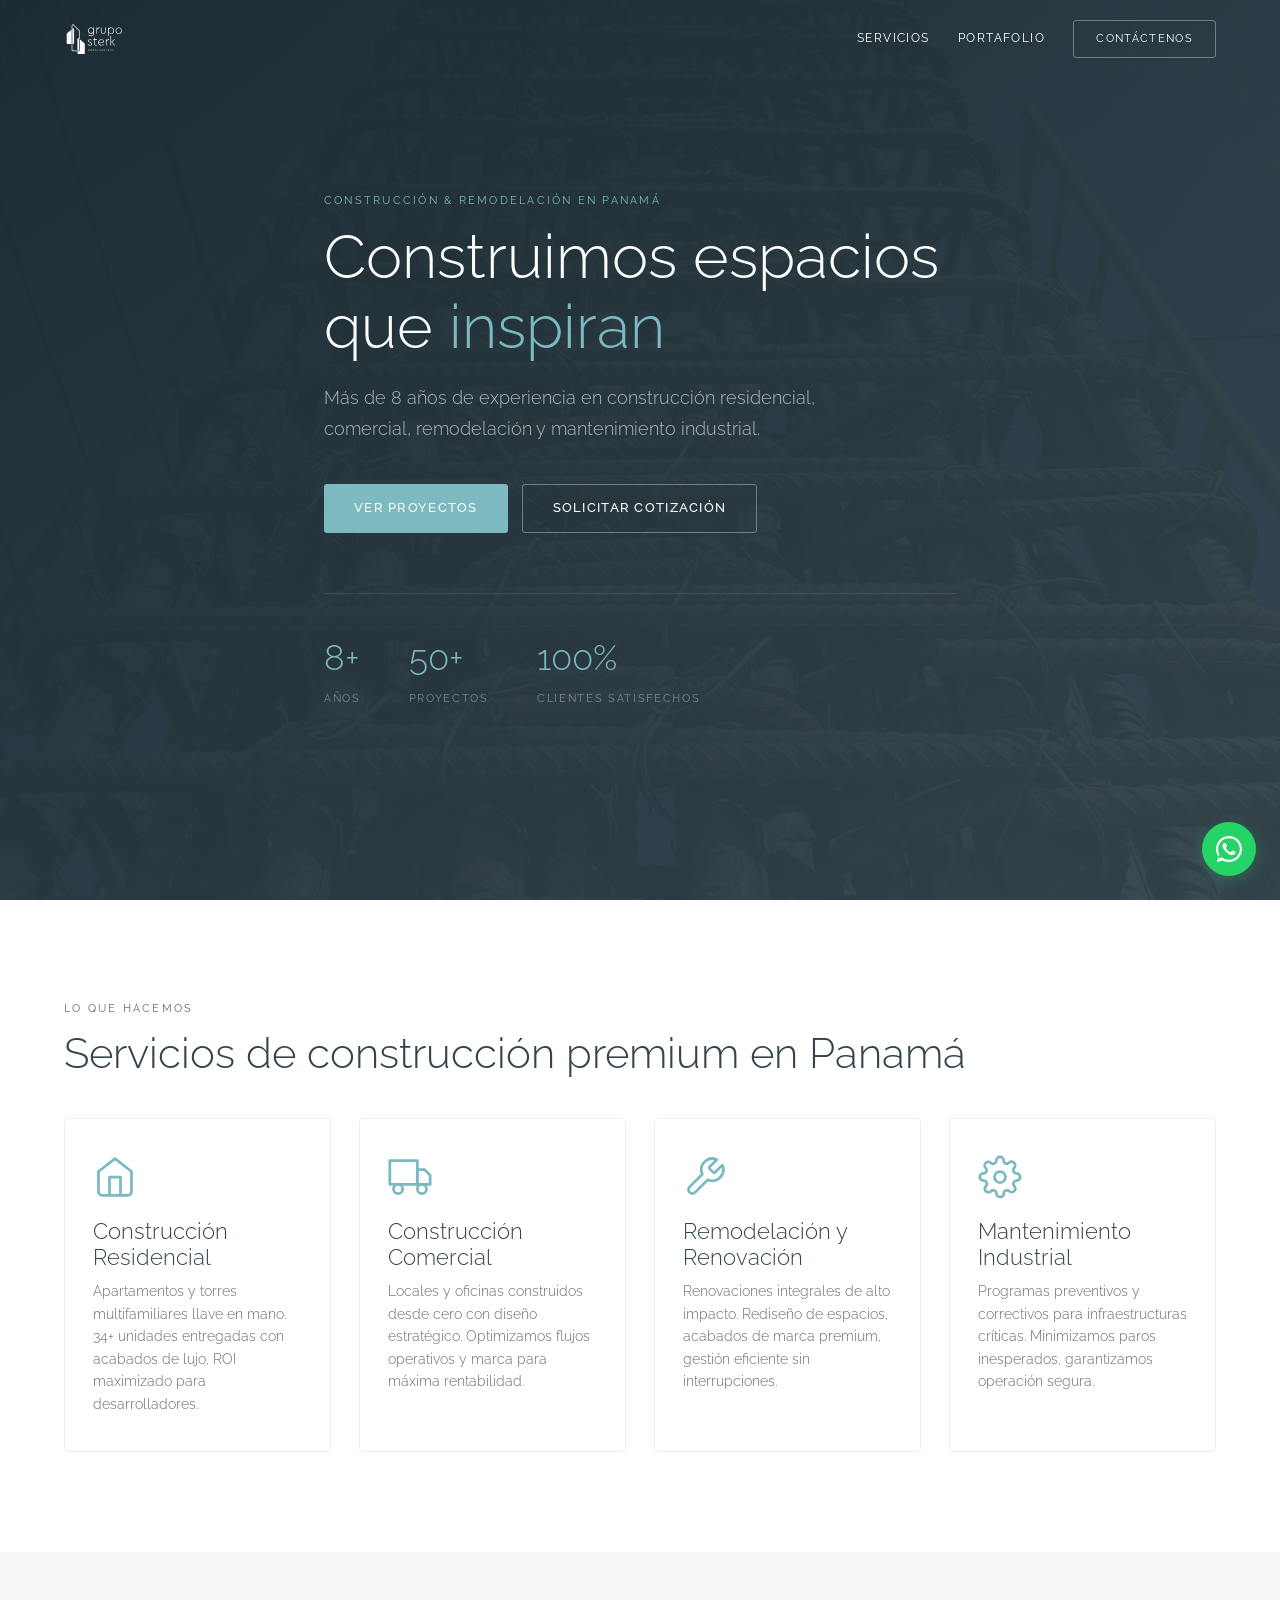
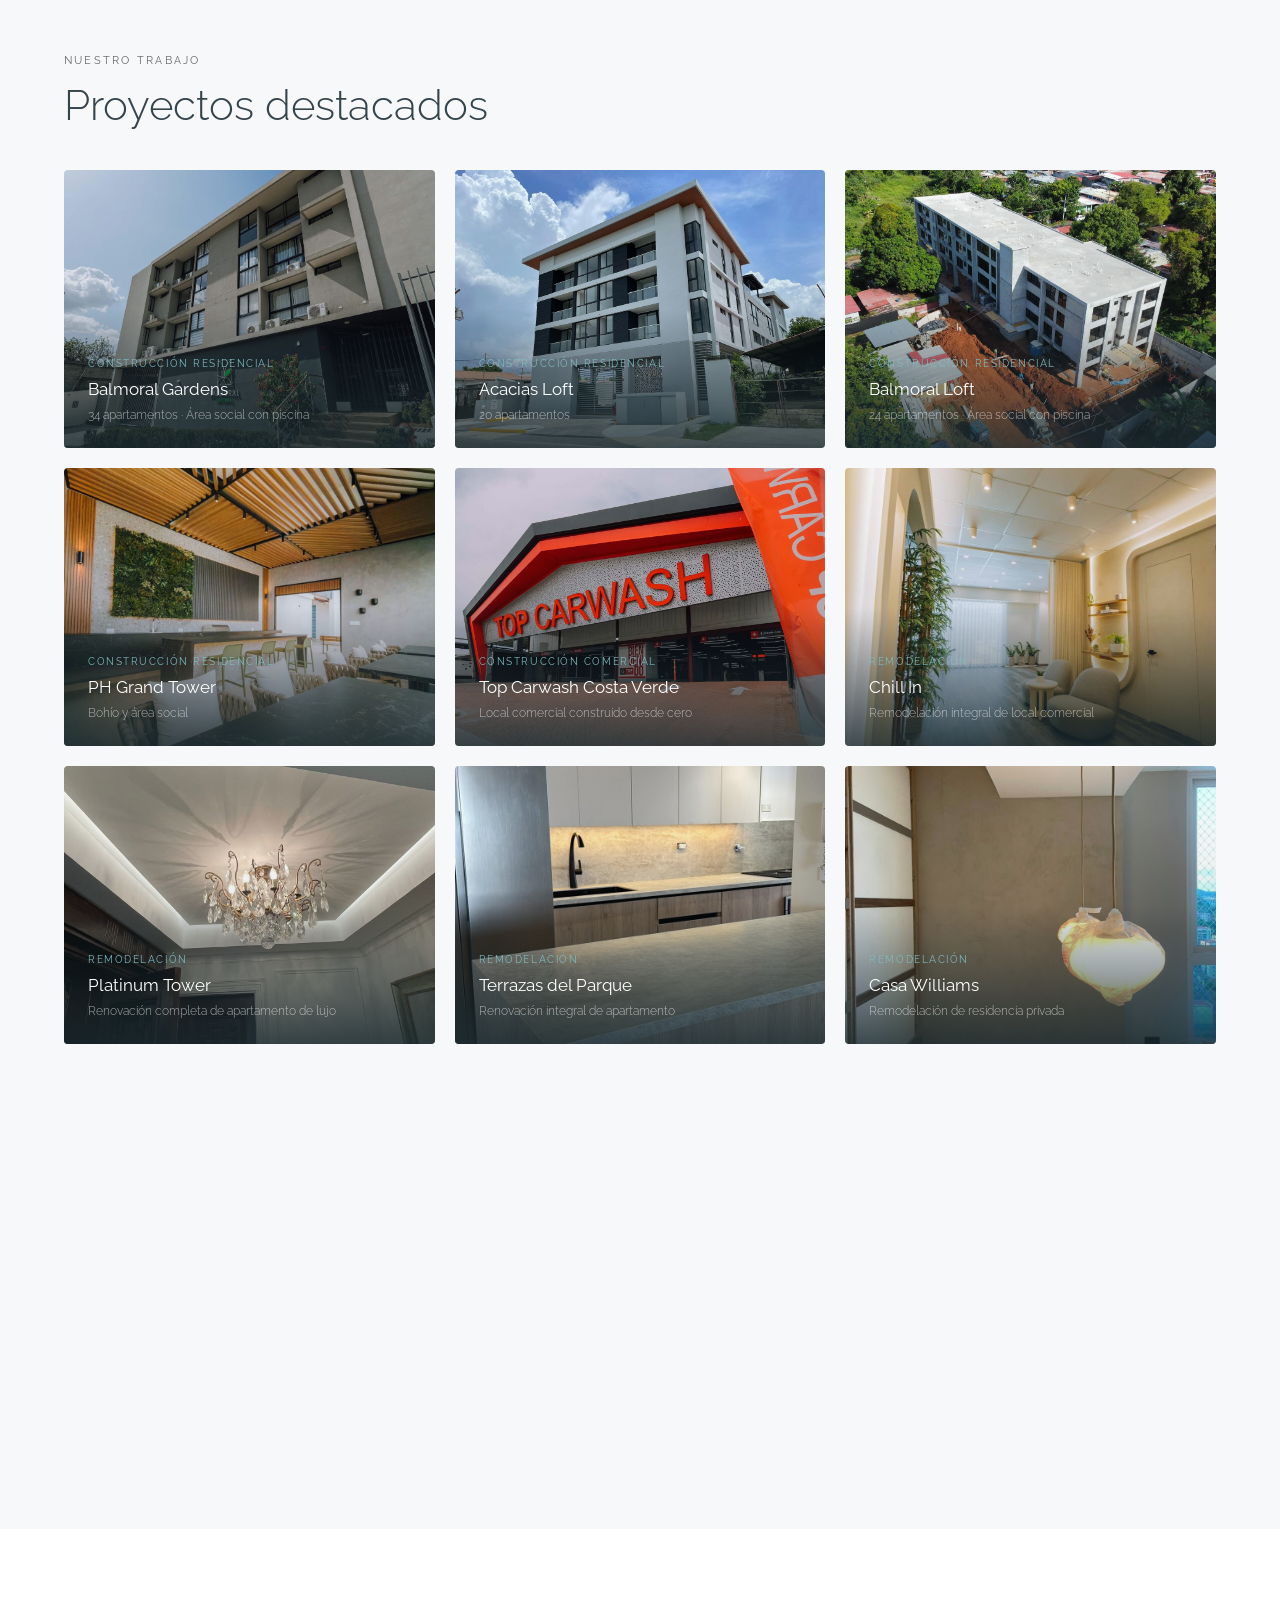
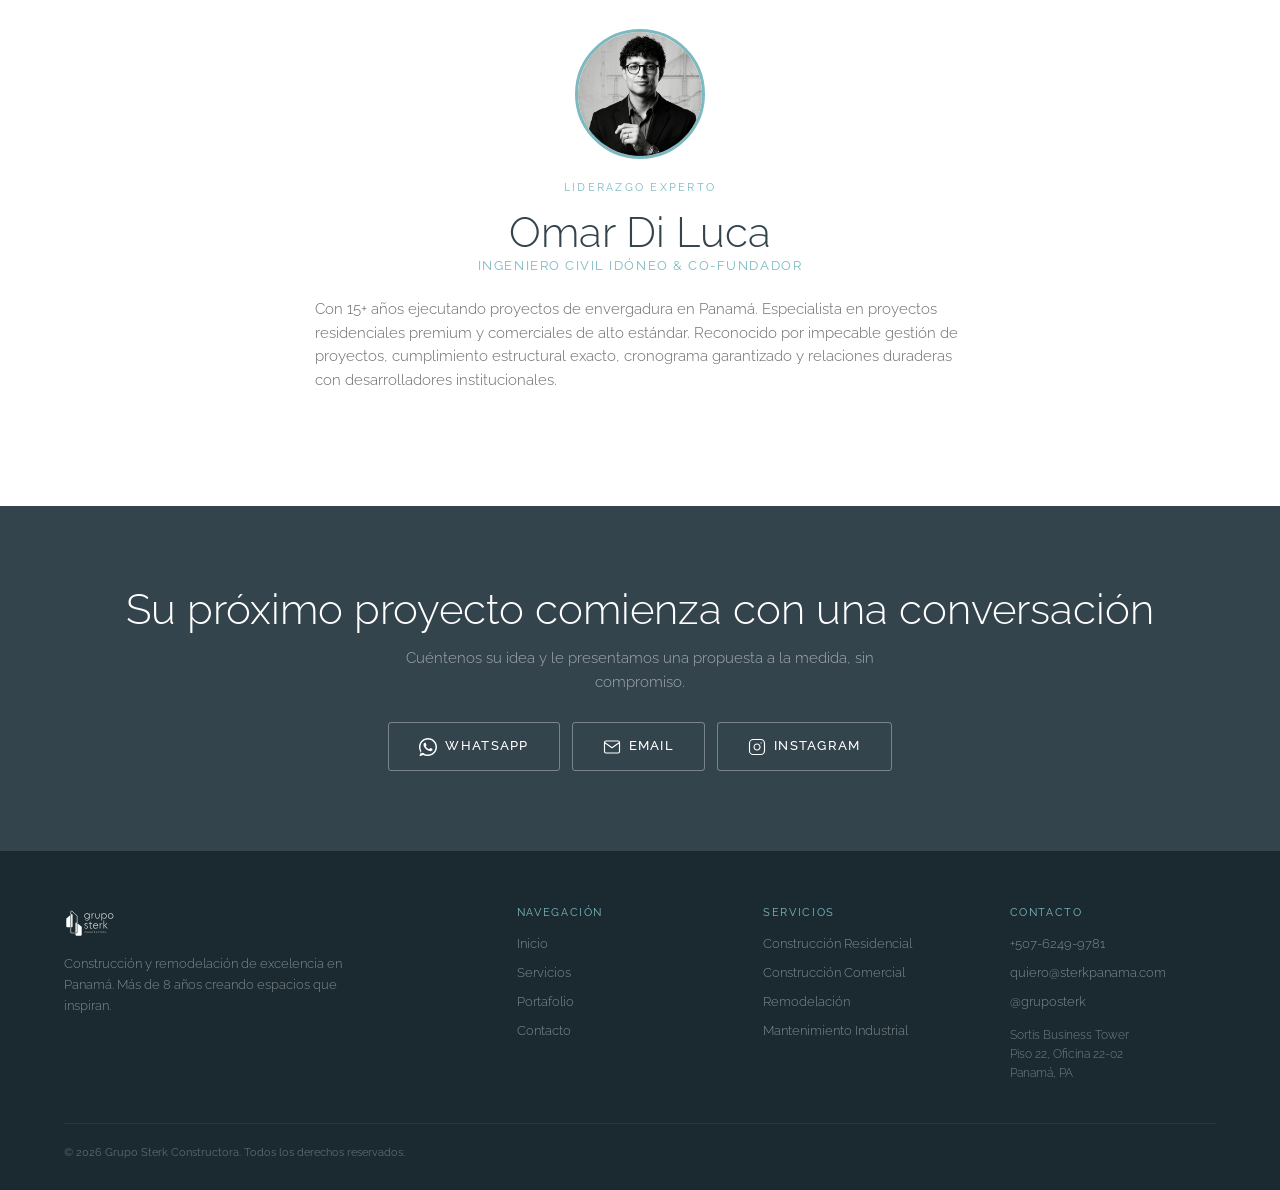
==== commit add074b4: "." ====
--- a/index.html
+++ b/index.html
@@ -162,8 +162,8 @@
       <div class="hero__overlay"></div>
       <div class="container hero__content">
         <span class="label label--accent sr">Construcción & Remodelación en Panamá</span>
-        <h1 class="sr sr-d1">Constructora en Panamá — Construimos espacios que <span class="accent">inspiran</span></h1>
-        <p class="hero__sub sr sr-d2">8+ años ejecutando proyectos de lujo de punta a punta. Arquitectura premium, seguridad estructural y entrega impecable para inversores exigentes.</p>
+        <h1 class="sr sr-d1">Construimos espacios que <span class="accent">inspiran</span></h1>
+        <p class="hero__sub sr sr-d2">Más de 8 años de experiencia en construcción residencial, comercial, remodelación y mantenimiento industrial.</p>
 
         <div class="hero__btns sr sr-d3">
           <a href="/proyectos" class="btn btn--primary">Ver Proyectos</a>
@@ -181,7 +181,7 @@
           </div>
           <div>
             <span class="hero__stat-num">100%</span>
-            <span class="hero__stat-label">Entrega a Tiempo</span>
+            <span class="hero__stat-label">Clientes Satisfechos</span>
           </div>
         </div>
       </div>
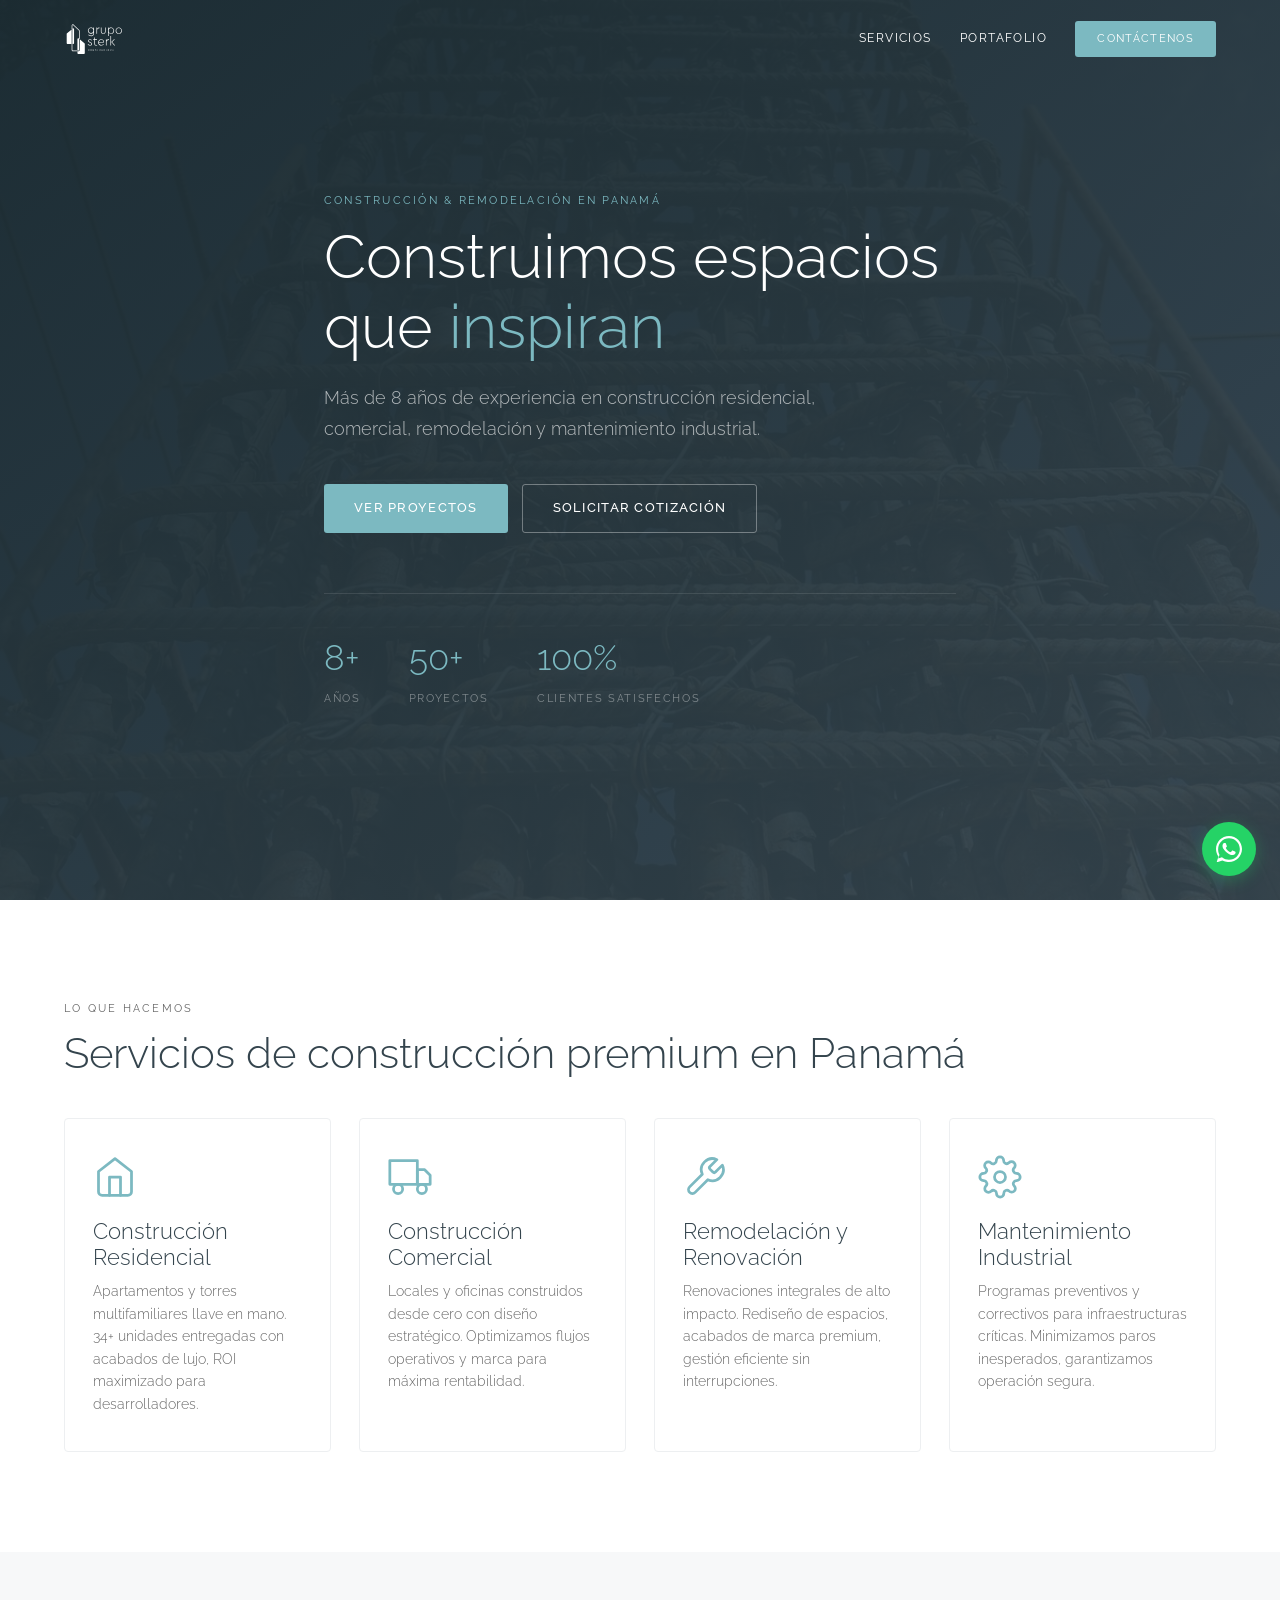
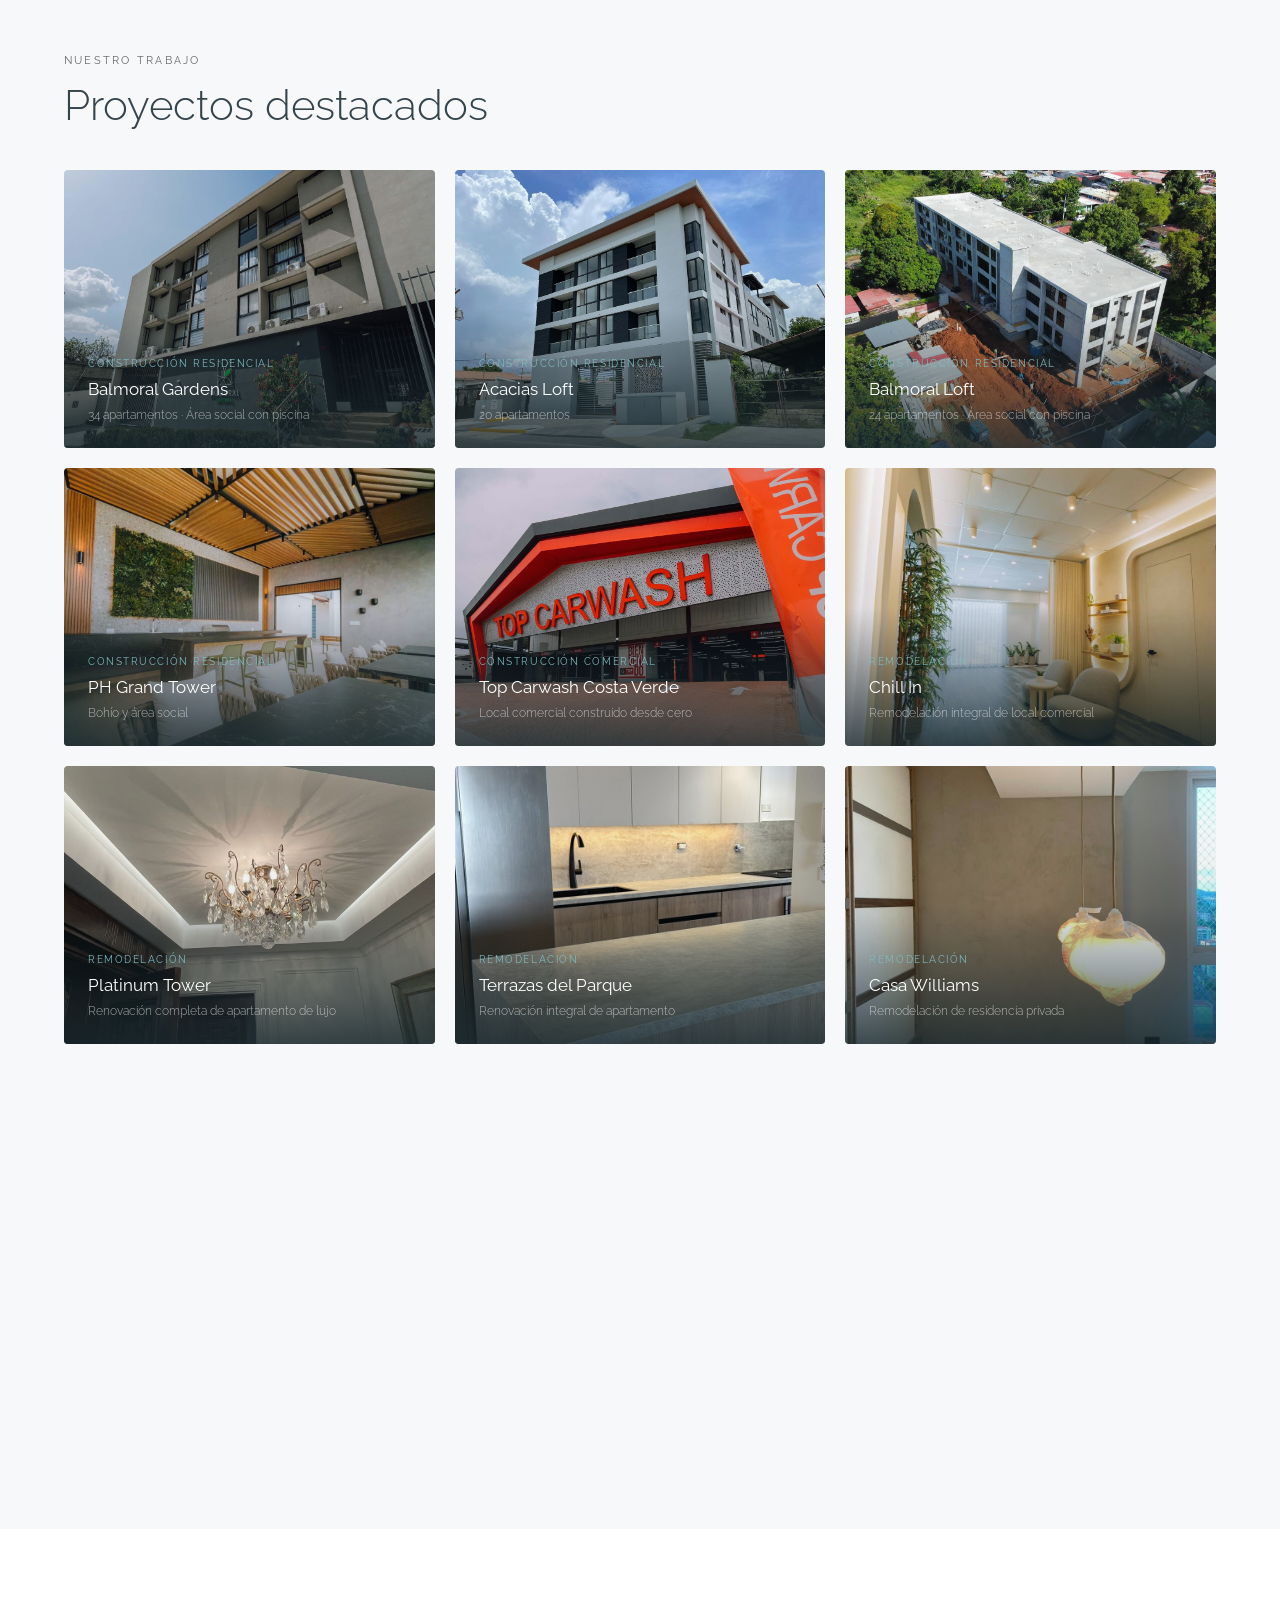
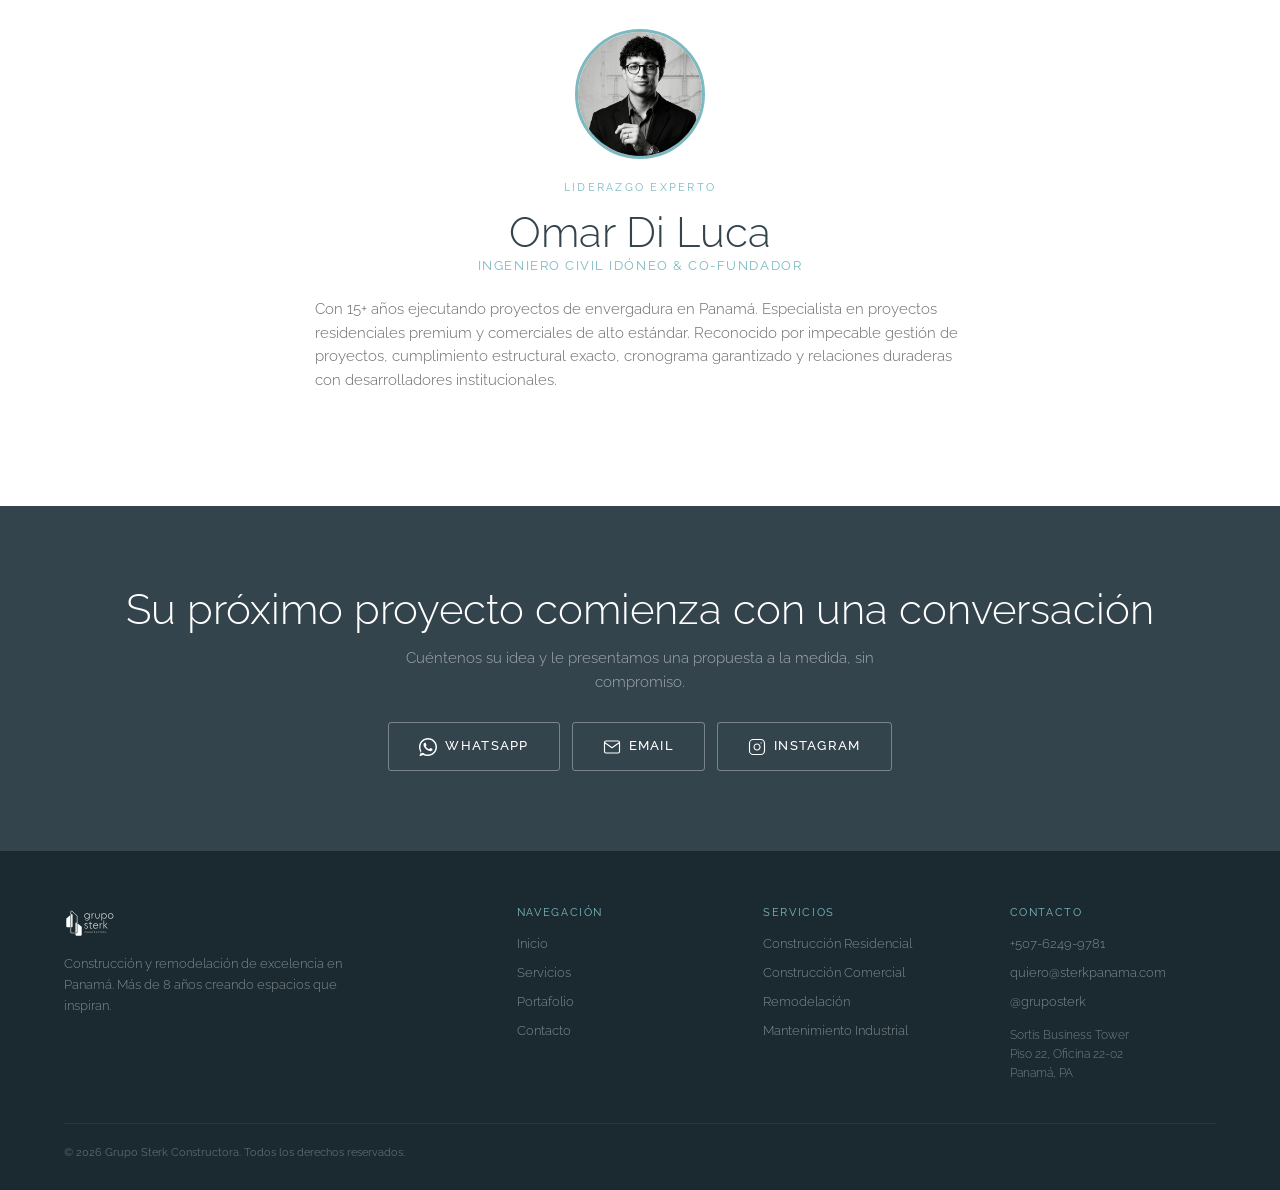
==== commit 2ffc393f: "." ====
--- a/index.html
+++ b/index.html
@@ -107,6 +107,10 @@
 
   <!-- Favicon -->
   <link rel="icon" type="image/svg+xml" href="/web-assets/Logo_Color.svg">
+
+  <!-- Google Analytics 4 -->
+  <script async src="https://www.googletagmanager.com/gtag/js?id=G-BNYZC53VSK"></script>
+  <script>window.dataLayer=window.dataLayer||[];function gtag(){dataLayer.push(arguments);}gtag('js',new Date());gtag('config','G-BNYZC53VSK');</script>
 </head>
 <body>
 
@@ -119,7 +123,7 @@
       <div class="nav__links" id="nav-links">
         <a href="/#servicios">Servicios</a>
         <a href="/proyectos">Portafolio</a>
-        <a href="/contacto" class="btn btn--white nav__cta">Contáctenos</a>
+        <a href="/contacto" class="btn btn--primary nav__cta">Contáctenos</a>
       </div>
       <button class="nav__toggle" id="mobile-toggle" aria-label="Abrir menú">
         <span></span><span></span><span></span>
--- a/css/styles.min.css
+++ b/css/styles.min.css
@@ -1 +1 @@
-*,::after,::before{box-sizing:border-box;margin:0;padding:0}:root{--primary:#34444D;--accent:#7CB9C1;--accent-dark:#5fa3ac;--secondary:#686868;--white:#FFFFFF;--off-white:#F7F8F9;--light-gray:#EDEFF1;--dark:#1a2a30;--font:'Raleway',sans-serif;--ease:cubic-bezier(.23,1,.32,1);--ease-in:cubic-bezier(.77,0,.175,1)}html{scroll-behavior:smooth;-webkit-font-smoothing:antialiased;-moz-osx-font-smoothing:grayscale}body{font-family:var(--font);color:var(--primary);background:var(--white);overflow-x:hidden;line-height:1.6}img{max-width:100%;height:auto;display:block}a{text-decoration:none;color:inherit;transition:color .2s ease,opacity .2s ease}button{font-family:var(--font);cursor:pointer;border:none;background:0 0}ol,ul{list-style:none}.container{max-width:1200px;margin:0 auto;padding:0 24px}.section{padding:100px 0}@media(max-width:768px){.section{padding:64px 0}}.label{display:block;font-size:.7rem;font-weight:400;letter-spacing:.2em;text-transform:uppercase;color:var(--secondary);margin-bottom:12px}.label--accent{color:var(--accent)}h1,h2,h3,h4{font-weight:300;line-height:1.15}h1{font-size:clamp(2.4rem,5vw,3.8rem)}h2{font-size:clamp(1.8rem,3.5vw,2.6rem)}h3{font-size:clamp(1.1rem,2vw,1.4rem)}.accent{color:var(--accent)}.text-light{color:var(--secondary);font-weight:300;font-size:.95rem;line-height:1.7}.sr{opacity:0;transform:translateY(28px);transition:opacity .65s var(--ease),transform .65s var(--ease)}.sr.visible{opacity:1;transform:none}.sr-d1{transition-delay:80ms}.sr-d2{transition-delay:160ms}.sr-d3{transition-delay:240ms}.sr-d4{transition-delay:320ms}.btn{display:inline-flex;align-items:center;gap:8px;padding:13px 30px;border-radius:3px;font-size:.8rem;font-weight:500;letter-spacing:.1em;text-transform:uppercase;transition:all .2s var(--ease)}.btn:active{transform:scale(.97)}.btn--primary{background:var(--accent);color:var(--white)}.btn--primary:hover{background:var(--accent-dark);box-shadow:0 8px 28px rgba(124,185,193,.35)}.btn--outline{border:1.5px solid var(--primary);color:var(--primary)}.btn--outline:hover{background:var(--primary);color:var(--white)}.btn--white{border:1.5px solid rgba(255,255,255,.35);color:var(--white)}.btn--white:hover{background:rgba(255,255,255,.12);border-color:var(--white)}.btn--ghost{color:var(--accent);padding:13px 0}.btn--ghost:hover{opacity:.7}.btn--ghost svg{transition:transform .2s ease}.btn--ghost:hover svg{transform:translateX(4px)}.nav{position:fixed;top:0;left:0;right:0;z-index:100;padding:20px 0;transition:all .3s ease}.nav--solid,.nav.scrolled{background:rgba(255,255,255,.97);backdrop-filter:blur(12px);padding:12px 0;box-shadow:0 1px 0 rgba(0,0,0,.06)}.nav__inner{display:flex;align-items:center;justify-content:space-between}.nav__logo{height:38px;width:auto;transition:opacity .2s ease}.nav__logo:hover{opacity:.8}.nav__links{display:flex;gap:28px;align-items:center}.nav__links a{font-size:.75rem;font-weight:400;letter-spacing:.12em;text-transform:uppercase;color:var(--white);transition:color .2s ease,opacity .2s ease}.nav__links a:hover{opacity:.7}.nav__links a.is-active{color:var(--accent)!important}.nav--solid .nav__links a,.nav.scrolled .nav__links a{color:var(--primary)}.nav__cta{padding:9px 22px!important;font-size:.7rem!important;border-radius:3px}.nav__toggle{display:none;width:28px;height:28px;flex-direction:column;justify-content:center;gap:5px;padding:2px}.nav__toggle span{display:block;height:1.5px;background:var(--white);border-radius:1px;transition:all .2s ease}.nav--solid .nav__toggle span,.nav.scrolled .nav__toggle span{background:var(--primary)}@media(max-width:900px){.nav__links{display:none}.nav__toggle{display:flex}}.mobile-menu{position:fixed;inset:0;z-index:99;background:var(--primary);display:flex;flex-direction:column;justify-content:center;align-items:center;gap:24px;opacity:0;pointer-events:none;transition:opacity .3s ease}.mobile-menu.open{opacity:1;pointer-events:auto}.mobile-menu a{font-size:1.1rem;font-weight:300;letter-spacing:.15em;text-transform:uppercase;color:var(--white)}.mobile-menu a:hover{color:var(--accent)}.mobile-menu__close{position:absolute;top:24px;right:24px;width:32px;height:32px;display:flex;align-items:center;justify-content:center}.mobile-menu__close span{display:block;width:20px;height:1.5px;background:var(--white);position:absolute}.mobile-menu__close span:first-child{transform:rotate(45deg)}.mobile-menu__close span:last-child{transform:rotate(-45deg)}.hero{position:relative;min-height:100vh;display:flex;align-items:center;background:var(--primary);overflow:hidden}.hero__bg{position:absolute;inset:0;opacity:.18}.hero__bg img{width:100%;height:100%;object-fit:cover}.hero__overlay{position:absolute;inset:0;background:linear-gradient(145deg,rgba(26,42,48,.94),rgba(52,68,77,.72))}.hero__content{position:relative;z-index:2;max-width:680px}.hero h1{color:var(--white);margin-bottom:20px}.hero__sub{color:rgba(255,255,255,.65);font-size:clamp(1rem,1.6vw,1.15rem);font-weight:300;margin-bottom:40px;max-width:520px;line-height:1.7}.hero__btns{display:flex;gap:14px;flex-wrap:wrap}.hero__stats{display:flex;gap:48px;margin-top:60px;padding-top:36px;border-top:1px solid rgba(255,255,255,.1)}.hero__stat-num{font-size:2.2rem;font-weight:300;color:var(--accent);display:block}.hero__stat-label{font-size:.7rem;letter-spacing:.15em;text-transform:uppercase;color:rgba(255,255,255,.4);margin-top:4px;display:block}@media(max-width:600px){.hero__stats{gap:24px}.hero__stat-num{font-size:1.6rem}}.page-hero{position:relative;padding:160px 0 72px;background:var(--primary);overflow:hidden}.page-hero__bg{position:absolute;inset:0;opacity:.15}.page-hero__bg img{width:100%;height:100%;object-fit:cover}.page-hero__overlay{position:absolute;inset:0;background:linear-gradient(145deg,rgba(26,42,48,.94),rgba(52,68,77,.78))}.page-hero__content{position:relative;z-index:2;max-width:620px}.page-hero h1{color:var(--white);margin-bottom:14px}.page-hero__sub{color:rgba(255,255,255,.6);font-size:1rem;font-weight:300;max-width:500px;line-height:1.7}.breadcrumb{padding-top:8px}.breadcrumb ol{display:flex;gap:8px;align-items:center;font-size:.75rem}.breadcrumb a{color:rgba(255,255,255,.5)}.breadcrumb a:hover{color:var(--accent)}.breadcrumb__sep{color:rgba(255,255,255,.25)}.breadcrumb__current{color:rgba(255,255,255,.8)}.services-grid{display:grid;grid-template-columns:repeat(auto-fit,minmax(260px,1fr));gap:28px;margin-top:40px}.service-card{padding:36px 28px;border:1px solid var(--light-gray);border-radius:4px;transition:transform .25s var(--ease),box-shadow .25s ease,border-color .25s ease;display:block}.service-card:hover{transform:translateY(-4px);box-shadow:0 16px 48px rgba(52,68,77,.08);border-color:var(--accent)}.service-card__icon{width:44px;height:44px;margin-bottom:20px;color:var(--accent)}.service-card h3{margin-bottom:10px}.service-card p{color:var(--secondary);font-size:.88rem;font-weight:300;line-height:1.6}.service-layout{display:grid;grid-template-columns:1fr 320px;gap:56px}@media(max-width:900px){.service-layout{grid-template-columns:1fr;gap:32px}}.service-content h2{margin:40px 0 14px}.service-content h2:first-child{margin-top:0}.service-content p{color:var(--secondary);font-size:.93rem;font-weight:300;line-height:1.8;margin-bottom:14px}.service-content ul{margin:0 0 16px 20px;list-style:disc}.service-content li{color:var(--secondary);font-size:.93rem;font-weight:300;line-height:1.8;margin-bottom:6px}.sidebar{position:sticky;top:110px}.sidebar__card{background:var(--off-white);border-radius:4px;padding:28px;margin-bottom:20px}.sidebar__card h4{font-size:.7rem;font-weight:400;letter-spacing:.15em;text-transform:uppercase;color:var(--accent);margin-bottom:14px}.sidebar__card a{display:block;color:var(--secondary);font-size:.88rem;font-weight:300;padding:6px 0;transition:color .2s ease}.sidebar__card a:hover{color:var(--accent)}.tabs{display:flex;gap:8px;flex-wrap:wrap;margin-bottom:36px}.tab{padding:9px 22px;border-radius:3px;font-size:.75rem;letter-spacing:.1em;text-transform:uppercase;border:1px solid var(--light-gray);color:var(--secondary);transition:all .2s ease}.tab.active,.tab:hover{background:var(--primary);color:var(--white);border-color:var(--primary)}.portfolio-grid{display:grid;grid-template-columns:repeat(auto-fill,minmax(340px,1fr));gap:20px}@media(max-width:768px){.portfolio-grid{grid-template-columns:1fr}}.card{position:relative;border-radius:4px;overflow:hidden;cursor:pointer;aspect-ratio:4/3;background:var(--light-gray);transition:transform .3s var(--ease),box-shadow .3s ease}.card:hover{transform:translateY(-3px);box-shadow:0 16px 40px rgba(52,68,77,.14)}.card img{width:100%;height:100%;object-fit:cover;transition:transform .6s var(--ease)}.card:hover img{transform:scale(1.03)}.card__overlay{position:absolute;inset:0;background:linear-gradient(0deg,rgba(26,42,48,.82) 0,rgba(26,42,48,.08) 50%,transparent 100%);display:flex;flex-direction:column;justify-content:flex-end;padding:24px;transition:background .3s ease}.card:hover .card__overlay{background:linear-gradient(0deg,rgba(26,42,48,.9) 0,rgba(26,42,48,.25) 60%,rgba(26,42,48,.08) 100%)}.card__cat{font-size:.65rem;letter-spacing:.15em;text-transform:uppercase;color:var(--accent)}.card__title{color:var(--white);font-size:1.05rem;font-weight:400;margin-top:4px}.card__desc{font-size:.72rem;color:rgba(255,255,255,.6);font-weight:300;margin-top:3px}.card__cta{opacity:0;transform:translateY(6px);margin-top:10px;font-size:.7rem;letter-spacing:.1em;text-transform:uppercase;color:var(--white);display:inline-flex;align-items:center;gap:5px;transition:opacity .3s ease,transform .3s var(--ease)}.card:hover .card__cta{opacity:1;transform:none}.lightbox{position:fixed;inset:0;z-index:200;background:rgba(26,42,48,.96);backdrop-filter:blur(8px);display:flex;align-items:center;justify-content:center;opacity:0;pointer-events:none;transition:opacity .3s ease}.lightbox.open{opacity:1;pointer-events:auto}.lightbox__inner{width:90%;max-width:1000px;max-height:90vh;display:flex;flex-direction:column;align-items:center}.lightbox__main{width:100%;aspect-ratio:16/10;background:var(--dark);border-radius:4px;overflow:hidden;position:relative}.lightbox__main img{width:100%;height:100%;object-fit:contain}.lightbox__info{width:100%;padding:16px 0;display:flex;justify-content:space-between;align-items:center}.lightbox__title{color:var(--white);font-size:1.1rem;font-weight:300}.lightbox__counter{color:rgba(255,255,255,.4);font-size:.75rem;letter-spacing:.1em}.lightbox__thumbs{display:flex;gap:6px;margin-top:6px;overflow-x:auto;padding-bottom:8px}.lightbox__thumb{width:64px;height:46px;border-radius:3px;overflow:hidden;cursor:pointer;border:2px solid transparent;opacity:.4;flex-shrink:0;transition:all .2s ease}.lightbox__thumb.active{opacity:1;border-color:var(--accent)}.lightbox__thumb:hover{opacity:.7}.lightbox__thumb img{width:100%;height:100%;object-fit:cover}.lightbox__close{position:absolute;top:16px;right:16px;z-index:201;width:40px;height:40px;display:flex;align-items:center;justify-content:center;border-radius:50%;background:rgba(255,255,255,.08);transition:background .2s ease}.lightbox__close:hover{background:rgba(255,255,255,.18)}.lightbox__close svg{width:18px;height:18px;color:var(--white)}.lightbox__nav{position:absolute;top:50%;transform:translateY(-50%);z-index:201;width:42px;height:42px;display:flex;align-items:center;justify-content:center;border-radius:50%;background:rgba(255,255,255,.08);transition:background .2s ease}.lightbox__nav:hover{background:rgba(255,255,255,.18)}.lightbox__nav svg{width:18px;height:18px;color:var(--white)}.lightbox__prev{left:16px}.lightbox__next{right:16px}.faq{margin-top:32px}.faq__item{border-bottom:1px solid var(--light-gray);padding:18px 0}.faq__q{font-size:.95rem;font-weight:400;color:var(--primary);cursor:pointer;display:flex;justify-content:space-between;align-items:center;gap:16px}.faq__q::after{content:'+';font-size:1.3rem;font-weight:300;color:var(--accent);transition:transform .2s ease}.faq__item.open .faq__q::after{transform:rotate(45deg)}.faq__a{max-height:0;overflow:hidden;transition:max-height .3s ease}.faq__item.open .faq__a{max-height:400px;padding-top:10px}.faq__a p{color:var(--secondary);font-size:.88rem;font-weight:300;line-height:1.7}.about-layout{display:flex;flex-direction:column;align-items:center;max-width:650px;margin:0 auto;text-align:center}.about__avatar{width:130px;height:130px;border-radius:50%;overflow:hidden;border:3px solid var(--accent);margin-bottom:20px}.about__avatar img{width:100%;height:100%;object-fit:cover;object-position:center top}.about__role{color:var(--accent);font-size:.8rem;letter-spacing:.12em;text-transform:uppercase;margin-bottom:20px}.about-layout p{color:var(--secondary);font-size:.93rem;font-weight:300;margin-bottom:14px;text-align:left}.contact-grid{display:grid;grid-template-columns:1fr 1fr;gap:48px}@media(max-width:768px){.contact-grid{grid-template-columns:1fr}}.contact-item{display:flex;gap:14px;margin-bottom:28px}.contact-item__icon{width:36px;height:36px;flex-shrink:0;color:var(--accent)}.contact-item h3{font-size:.9rem;font-weight:400;margin-bottom:2px}.contact-item a,.contact-item p{color:var(--secondary);font-size:.88rem;font-weight:300}.contact-item a:hover{color:var(--accent)}.form label{display:block;font-size:.7rem;letter-spacing:.1em;text-transform:uppercase;color:var(--secondary);margin-bottom:5px}.form input,.form select,.form textarea{width:100%;padding:11px 14px;border:1px solid var(--light-gray);border-radius:3px;font-family:var(--font);font-size:.88rem;color:var(--primary);transition:border-color .2s ease;margin-bottom:18px}.form input:focus,.form select:focus,.form textarea:focus{outline:0;border-color:var(--accent)}.form textarea{min-height:110px;resize:vertical}.cta{background:var(--primary);text-align:center;padding:80px 0}.cta h2{color:var(--white);margin-bottom:12px}.cta p{color:rgba(255,255,255,.55);font-weight:300;max-width:480px;margin:0 auto 28px;font-size:.95rem}.cta__btns{display:flex;gap:12px;justify-content:center;flex-wrap:wrap}.footer{background:var(--dark);color:var(--white);padding:56px 0 28px}.footer__grid{display:grid;grid-template-columns:2fr 1fr 1fr 1fr;gap:40px;margin-bottom:40px}@media(max-width:900px){.footer__grid{grid-template-columns:1fr 1fr;gap:28px}}@media(max-width:600px){.footer__grid{grid-template-columns:1fr}}.footer__logo{height:32px;width:auto;margin-bottom:14px}.footer__desc{font-size:.82rem;font-weight:300;color:rgba(255,255,255,.45);max-width:280px}.footer h4{font-size:.68rem;font-weight:400;letter-spacing:.15em;text-transform:uppercase;color:var(--accent);margin-bottom:14px}.footer__links{display:flex;flex-direction:column;gap:8px}.footer__links a{font-size:.82rem;font-weight:300;color:rgba(255,255,255,.45);transition:color .2s ease}.footer__links a:hover{color:var(--white)}.footer__bottom{border-top:1px solid rgba(255,255,255,.06);padding-top:20px;display:flex;justify-content:space-between;align-items:center;flex-wrap:wrap;gap:12px}.footer__bottom p{font-size:.7rem;color:rgba(255,255,255,.3)}.wa-fab{position:fixed;bottom:24px;right:24px;z-index:90;width:54px;height:54px;border-radius:50%;background:#25d366;color:#fff;display:flex;align-items:center;justify-content:center;box-shadow:0 4px 16px rgba(37,211,102,.3);transition:transform .16s var(--ease),box-shadow .2s ease}.wa-fab:hover{transform:scale(1.08);box-shadow:0 8px 24px rgba(37,211,102,.4)}.wa-fab:active{transform:scale(.97)}.wa-fab svg{width:26px;height:26px}@media(prefers-reduced-motion:reduce){.sr{opacity:1;transform:none;transition:none}.card img{transition:none}.btn,.card,.service-card{transition:none}}+*,::after,::before{box-sizing:border-box;margin:0;padding:0}:root{--primary:#34444D;--accent:#7CB9C1;--accent-dark:#5fa3ac;--secondary:#686868;--white:#FFFFFF;--off-white:#F7F8F9;--light-gray:#EDEFF1;--dark:#1a2a30;--font:'Raleway',sans-serif;--ease:cubic-bezier(.23,1,.32,1);--ease-in:cubic-bezier(.77,0,.175,1)}html{scroll-behavior:smooth;-webkit-font-smoothing:antialiased;-moz-osx-font-smoothing:grayscale}body{font-family:var(--font);color:var(--primary);background:var(--white);overflow-x:hidden;line-height:1.6}img{max-width:100%;height:auto;display:block}a{text-decoration:none;color:inherit;transition:color .2s ease,opacity .2s ease}button{font-family:var(--font);cursor:pointer;border:none;background:0 0}ol,ul{list-style:none}.container{max-width:1200px;margin:0 auto;padding:0 24px}.section{padding:100px 0}@media(max-width:768px){.section{padding:64px 0}}.label{display:block;font-size:.7rem;font-weight:400;letter-spacing:.2em;text-transform:uppercase;color:var(--secondary);margin-bottom:12px}.label--accent{color:var(--accent)}h1,h2,h3,h4{font-weight:300;line-height:1.15}h1{font-size:clamp(2.4rem,5vw,3.8rem)}h2{font-size:clamp(1.8rem,3.5vw,2.6rem)}h3{font-size:clamp(1.1rem,2vw,1.4rem)}.accent{color:var(--accent)}.text-light{color:var(--secondary);font-weight:300;font-size:.95rem;line-height:1.7}.sr{opacity:0;transform:translateY(28px);transition:opacity .65s var(--ease),transform .65s var(--ease)}.sr.visible{opacity:1;transform:none}.sr-d1{transition-delay:80ms}.sr-d2{transition-delay:160ms}.sr-d3{transition-delay:240ms}.sr-d4{transition-delay:320ms}.btn{display:inline-flex;align-items:center;gap:8px;padding:13px 30px;border-radius:3px;font-size:.8rem;font-weight:500;letter-spacing:.1em;text-transform:uppercase;transition:all .2s var(--ease)}.btn:active{transform:scale(.97)}.btn--primary{background:var(--accent);color:var(--white)}.btn--primary:hover{background:var(--accent-dark);box-shadow:0 8px 28px rgba(124,185,193,.35)}.btn--outline{border:1.5px solid var(--primary);color:var(--primary)}.btn--outline:hover{background:var(--primary);color:var(--white)}.btn--white{border:1.5px solid rgba(255,255,255,.35);color:var(--white)}.btn--white:hover{background:rgba(255,255,255,.12);border-color:var(--white)}.btn--ghost{color:var(--accent);padding:13px 0}.btn--ghost:hover{opacity:.7}.btn--ghost svg{transition:transform .2s ease}.btn--ghost:hover svg{transform:translateX(4px)}.nav{position:fixed;top:0;left:0;right:0;z-index:100;padding:20px 0;transition:all .3s ease}.nav--solid,.nav.scrolled{background:rgba(255,255,255,.97);backdrop-filter:blur(12px);padding:12px 0;box-shadow:0 1px 0 rgba(0,0,0,.06)}.nav__inner{display:flex;align-items:center;justify-content:space-between}.nav__logo{height:38px;width:auto;transition:opacity .2s ease}.nav__logo:hover{opacity:.8}.nav__links{display:flex;gap:28px;align-items:center}.nav__links a{font-size:.75rem;font-weight:400;letter-spacing:.12em;text-transform:uppercase;color:var(--white);transition:color .2s ease,opacity .2s ease}.nav__links a:hover{opacity:.7}.nav__links a.is-active{color:var(--accent)!important}.nav--solid .nav__links a,.nav.scrolled .nav__links a{color:var(--primary)}.nav__cta{padding:9px 22px!important;font-size:.7rem!important;border-radius:3px;background:var(--accent)!important;color:var(--white)!important;border-color:var(--accent)!important}.nav__cta:hover{background:var(--accent-dark)!important}.nav__toggle{display:none;width:28px;height:28px;flex-direction:column;justify-content:center;gap:5px;padding:2px}.nav__toggle span{display:block;height:1.5px;background:var(--white);border-radius:1px;transition:all .2s ease}.nav--solid .nav__toggle span,.nav.scrolled .nav__toggle span{background:var(--primary)}@media(max-width:900px){.nav__links{display:none}.nav__toggle{display:flex}}.mobile-menu{position:fixed;inset:0;z-index:99;background:var(--primary);display:flex;flex-direction:column;justify-content:center;align-items:center;gap:24px;opacity:0;pointer-events:none;transition:opacity .3s ease}.mobile-menu.open{opacity:1;pointer-events:auto}.mobile-menu a{font-size:1.1rem;font-weight:300;letter-spacing:.15em;text-transform:uppercase;color:var(--white)}.mobile-menu a:hover{color:var(--accent)}.mobile-menu__close{position:absolute;top:24px;right:24px;width:32px;height:32px;display:flex;align-items:center;justify-content:center}.mobile-menu__close span{display:block;width:20px;height:1.5px;background:var(--white);position:absolute}.mobile-menu__close span:first-child{transform:rotate(45deg)}.mobile-menu__close span:last-child{transform:rotate(-45deg)}.hero{position:relative;min-height:100vh;display:flex;align-items:center;background:var(--primary);overflow:hidden}.hero__bg{position:absolute;inset:0;opacity:.18}.hero__bg img{width:100%;height:100%;object-fit:cover}.hero__overlay{position:absolute;inset:0;background:linear-gradient(145deg,rgba(26,42,48,.94),rgba(52,68,77,.72))}.hero__content{position:relative;z-index:2;max-width:680px}.hero h1{color:var(--white);margin-bottom:20px}.hero__sub{color:rgba(255,255,255,.65);font-size:clamp(1rem,1.6vw,1.15rem);font-weight:300;margin-bottom:40px;max-width:520px;line-height:1.7}.hero__btns{display:flex;gap:14px;flex-wrap:wrap}.hero__stats{display:flex;gap:48px;margin-top:60px;padding-top:36px;border-top:1px solid rgba(255,255,255,.1)}.hero__stat-num{font-size:2.2rem;font-weight:300;color:var(--accent);display:block}.hero__stat-label{font-size:.7rem;letter-spacing:.15em;text-transform:uppercase;color:rgba(255,255,255,.4);margin-top:4px;display:block}@media(max-width:600px){.hero__stats{gap:24px}.hero__stat-num{font-size:1.6rem}}.page-hero{position:relative;padding:160px 0 72px;background:var(--primary);overflow:hidden}.page-hero__bg{position:absolute;inset:0;opacity:.15}.page-hero__bg img{width:100%;height:100%;object-fit:cover}.page-hero__overlay{position:absolute;inset:0;background:linear-gradient(145deg,rgba(26,42,48,.94),rgba(52,68,77,.78))}.page-hero__content{position:relative;z-index:2;max-width:620px}.page-hero h1{color:var(--white);margin-bottom:14px}.page-hero__sub{color:rgba(255,255,255,.6);font-size:1rem;font-weight:300;max-width:500px;line-height:1.7}.breadcrumb{padding-top:8px}.breadcrumb ol{display:flex;gap:8px;align-items:center;font-size:.75rem}.breadcrumb a{color:rgba(255,255,255,.5)}.breadcrumb a:hover{color:var(--accent)}.breadcrumb__sep{color:rgba(255,255,255,.25)}.breadcrumb__current{color:rgba(255,255,255,.8)}.services-grid{display:grid;grid-template-columns:repeat(auto-fit,minmax(260px,1fr));gap:28px;margin-top:40px}.service-card{padding:36px 28px;border:1px solid var(--light-gray);border-radius:4px;transition:transform .25s var(--ease),box-shadow .25s ease,border-color .25s ease;display:block}.service-card:hover{transform:translateY(-4px);box-shadow:0 16px 48px rgba(52,68,77,.08);border-color:var(--accent)}.service-card__icon{width:44px;height:44px;margin-bottom:20px;color:var(--accent)}.service-card h3{margin-bottom:10px}.service-card p{color:var(--secondary);font-size:.88rem;font-weight:300;line-height:1.6}.service-layout{display:grid;grid-template-columns:1fr 320px;gap:56px}@media(max-width:900px){.service-layout{grid-template-columns:1fr;gap:32px}}.service-content h2{margin:40px 0 14px}.service-content h2:first-child{margin-top:0}.service-content p{color:var(--secondary);font-size:.93rem;font-weight:300;line-height:1.8;margin-bottom:14px}.service-content ul{margin:0 0 16px 20px;list-style:disc}.service-content li{color:var(--secondary);font-size:.93rem;font-weight:300;line-height:1.8;margin-bottom:6px}.sidebar{position:sticky;top:110px}.sidebar__card{background:var(--off-white);border-radius:4px;padding:28px;margin-bottom:20px}.sidebar__card h4{font-size:.7rem;font-weight:400;letter-spacing:.15em;text-transform:uppercase;color:var(--accent);margin-bottom:14px}.sidebar__card a{display:block;color:var(--secondary);font-size:.88rem;font-weight:300;padding:6px 0;transition:color .2s ease}.sidebar__card a:hover{color:var(--accent)}.tabs{display:flex;gap:8px;flex-wrap:wrap;margin-bottom:36px}.tab{padding:9px 22px;border-radius:3px;font-size:.75rem;letter-spacing:.1em;text-transform:uppercase;border:1px solid var(--light-gray);color:var(--secondary);transition:all .2s ease}.tab.active,.tab:hover{background:var(--primary);color:var(--white);border-color:var(--primary)}.portfolio-grid{display:grid;grid-template-columns:repeat(auto-fill,minmax(340px,1fr));gap:20px}@media(max-width:768px){.portfolio-grid{grid-template-columns:1fr}}.card{position:relative;border-radius:4px;overflow:hidden;cursor:pointer;aspect-ratio:4/3;background:var(--light-gray);transition:transform .3s var(--ease),box-shadow .3s ease}.card:hover{transform:translateY(-3px);box-shadow:0 16px 40px rgba(52,68,77,.14)}.card img{width:100%;height:100%;object-fit:cover;transition:transform .6s var(--ease)}.card:hover img{transform:scale(1.03)}.card__overlay{position:absolute;inset:0;background:linear-gradient(0deg,rgba(26,42,48,.82) 0,rgba(26,42,48,.08) 50%,transparent 100%);display:flex;flex-direction:column;justify-content:flex-end;padding:24px;transition:background .3s ease}.card:hover .card__overlay{background:linear-gradient(0deg,rgba(26,42,48,.9) 0,rgba(26,42,48,.25) 60%,rgba(26,42,48,.08) 100%)}.card__cat{font-size:.65rem;letter-spacing:.15em;text-transform:uppercase;color:var(--accent)}.card__title{color:var(--white);font-size:1.05rem;font-weight:400;margin-top:4px}.card__desc{font-size:.72rem;color:rgba(255,255,255,.6);font-weight:300;margin-top:3px}.card__cta{opacity:0;transform:translateY(6px);margin-top:10px;font-size:.7rem;letter-spacing:.1em;text-transform:uppercase;color:var(--white);display:inline-flex;align-items:center;gap:5px;transition:opacity .3s ease,transform .3s var(--ease)}.card:hover .card__cta{opacity:1;transform:none}.lightbox{position:fixed;inset:0;z-index:200;background:rgba(26,42,48,.96);backdrop-filter:blur(8px);display:flex;align-items:center;justify-content:center;opacity:0;pointer-events:none;transition:opacity .3s ease}.lightbox.open{opacity:1;pointer-events:auto}.lightbox__inner{width:90%;max-width:1000px;max-height:90vh;display:flex;flex-direction:column;align-items:center}.lightbox__main{width:100%;aspect-ratio:16/10;background:var(--dark);border-radius:4px;overflow:hidden;position:relative}.lightbox__main img{width:100%;height:100%;object-fit:contain}.lightbox__info{width:100%;padding:16px 0;display:flex;justify-content:space-between;align-items:center}.lightbox__title{color:var(--white);font-size:1.1rem;font-weight:300}.lightbox__counter{color:rgba(255,255,255,.4);font-size:.75rem;letter-spacing:.1em}.lightbox__thumbs{display:flex;gap:6px;margin-top:6px;overflow-x:auto;padding-bottom:8px}.lightbox__thumb{width:64px;height:46px;border-radius:3px;overflow:hidden;cursor:pointer;border:2px solid transparent;opacity:.4;flex-shrink:0;transition:all .2s ease}.lightbox__thumb.active{opacity:1;border-color:var(--accent)}.lightbox__thumb:hover{opacity:.7}.lightbox__thumb img{width:100%;height:100%;object-fit:cover}.lightbox__close{position:absolute;top:16px;right:16px;z-index:201;width:40px;height:40px;display:flex;align-items:center;justify-content:center;border-radius:50%;background:rgba(255,255,255,.08);transition:background .2s ease}.lightbox__close:hover{background:rgba(255,255,255,.18)}.lightbox__close svg{width:18px;height:18px;color:var(--white)}.lightbox__nav{position:absolute;top:50%;transform:translateY(-50%);z-index:201;width:42px;height:42px;display:flex;align-items:center;justify-content:center;border-radius:50%;background:rgba(255,255,255,.08);transition:background .2s ease}.lightbox__nav:hover{background:rgba(255,255,255,.18)}.lightbox__nav svg{width:18px;height:18px;color:var(--white)}.lightbox__prev{left:16px}.lightbox__next{right:16px}.faq{margin-top:32px}.faq__item{border-bottom:1px solid var(--light-gray);padding:18px 0}.faq__q{font-size:.95rem;font-weight:400;color:var(--primary);cursor:pointer;display:flex;justify-content:space-between;align-items:center;gap:16px}.faq__q::after{content:'+';font-size:1.3rem;font-weight:300;color:var(--accent);transition:transform .2s ease}.faq__item.open .faq__q::after{transform:rotate(45deg)}.faq__a{max-height:0;overflow:hidden;transition:max-height .3s ease}.faq__item.open .faq__a{max-height:400px;padding-top:10px}.faq__a p{color:var(--secondary);font-size:.88rem;font-weight:300;line-height:1.7}.about-layout{display:flex;flex-direction:column;align-items:center;max-width:650px;margin:0 auto;text-align:center}.about__avatar{width:130px;height:130px;border-radius:50%;overflow:hidden;border:3px solid var(--accent);margin-bottom:20px}.about__avatar img{width:100%;height:100%;object-fit:cover;object-position:center top}.about__role{color:var(--accent);font-size:.8rem;letter-spacing:.12em;text-transform:uppercase;margin-bottom:20px}.about-layout p{color:var(--secondary);font-size:.93rem;font-weight:300;margin-bottom:14px;text-align:left}.contact-grid{display:grid;grid-template-columns:1fr 1fr;gap:48px}@media(max-width:768px){.contact-grid{grid-template-columns:1fr}}.contact-item{display:flex;gap:14px;margin-bottom:28px}.contact-item__icon{width:36px;height:36px;flex-shrink:0;color:var(--accent)}.contact-item h3{font-size:.9rem;font-weight:400;margin-bottom:2px}.contact-item a,.contact-item p{color:var(--secondary);font-size:.88rem;font-weight:300}.contact-item a:hover{color:var(--accent)}.form label{display:block;font-size:.7rem;letter-spacing:.1em;text-transform:uppercase;color:var(--secondary);margin-bottom:5px}.form input,.form select,.form textarea{width:100%;padding:11px 14px;border:1px solid var(--light-gray);border-radius:3px;font-family:var(--font);font-size:.88rem;color:var(--primary);transition:border-color .2s ease;margin-bottom:18px}.form input:focus,.form select:focus,.form textarea:focus{outline:0;border-color:var(--accent)}.form textarea{min-height:110px;resize:vertical}.cta{background:var(--primary);text-align:center;padding:80px 0}.cta h2{color:var(--white);margin-bottom:12px}.cta p{color:rgba(255,255,255,.55);font-weight:300;max-width:480px;margin:0 auto 28px;font-size:.95rem}.cta__btns{display:flex;gap:12px;justify-content:center;flex-wrap:wrap}.footer{background:var(--dark);color:var(--white);padding:56px 0 28px}.footer__grid{display:grid;grid-template-columns:2fr 1fr 1fr 1fr;gap:40px;margin-bottom:40px}@media(max-width:900px){.footer__grid{grid-template-columns:1fr 1fr;gap:28px}}@media(max-width:600px){.footer__grid{grid-template-columns:1fr}}.footer__logo{height:32px;width:auto;margin-bottom:14px}.footer__desc{font-size:.82rem;font-weight:300;color:rgba(255,255,255,.45);max-width:280px}.footer h4{font-size:.68rem;font-weight:400;letter-spacing:.15em;text-transform:uppercase;color:var(--accent);margin-bottom:14px}.footer__links{display:flex;flex-direction:column;gap:8px}.footer__links a{font-size:.82rem;font-weight:300;color:rgba(255,255,255,.45);transition:color .2s ease}.footer__links a:hover{color:var(--white)}.footer__bottom{border-top:1px solid rgba(255,255,255,.06);padding-top:20px;display:flex;justify-content:space-between;align-items:center;flex-wrap:wrap;gap:12px}.footer__bottom p{font-size:.7rem;color:rgba(255,255,255,.3)}.wa-fab{position:fixed;bottom:24px;right:24px;z-index:90;width:54px;height:54px;border-radius:50%;background:#25d366;color:#fff;display:flex;align-items:center;justify-content:center;box-shadow:0 4px 16px rgba(37,211,102,.3);transition:transform .16s var(--ease),box-shadow .2s ease}.wa-fab:hover{transform:scale(1.08);box-shadow:0 8px 24px rgba(37,211,102,.4)}.wa-fab:active{transform:scale(.97)}.wa-fab svg{width:26px;height:26px}@media(prefers-reduced-motion:reduce){.sr{opacity:1;transform:none;transition:none}.card img{transition:none}.btn,.card,.service-card{transition:none}}
